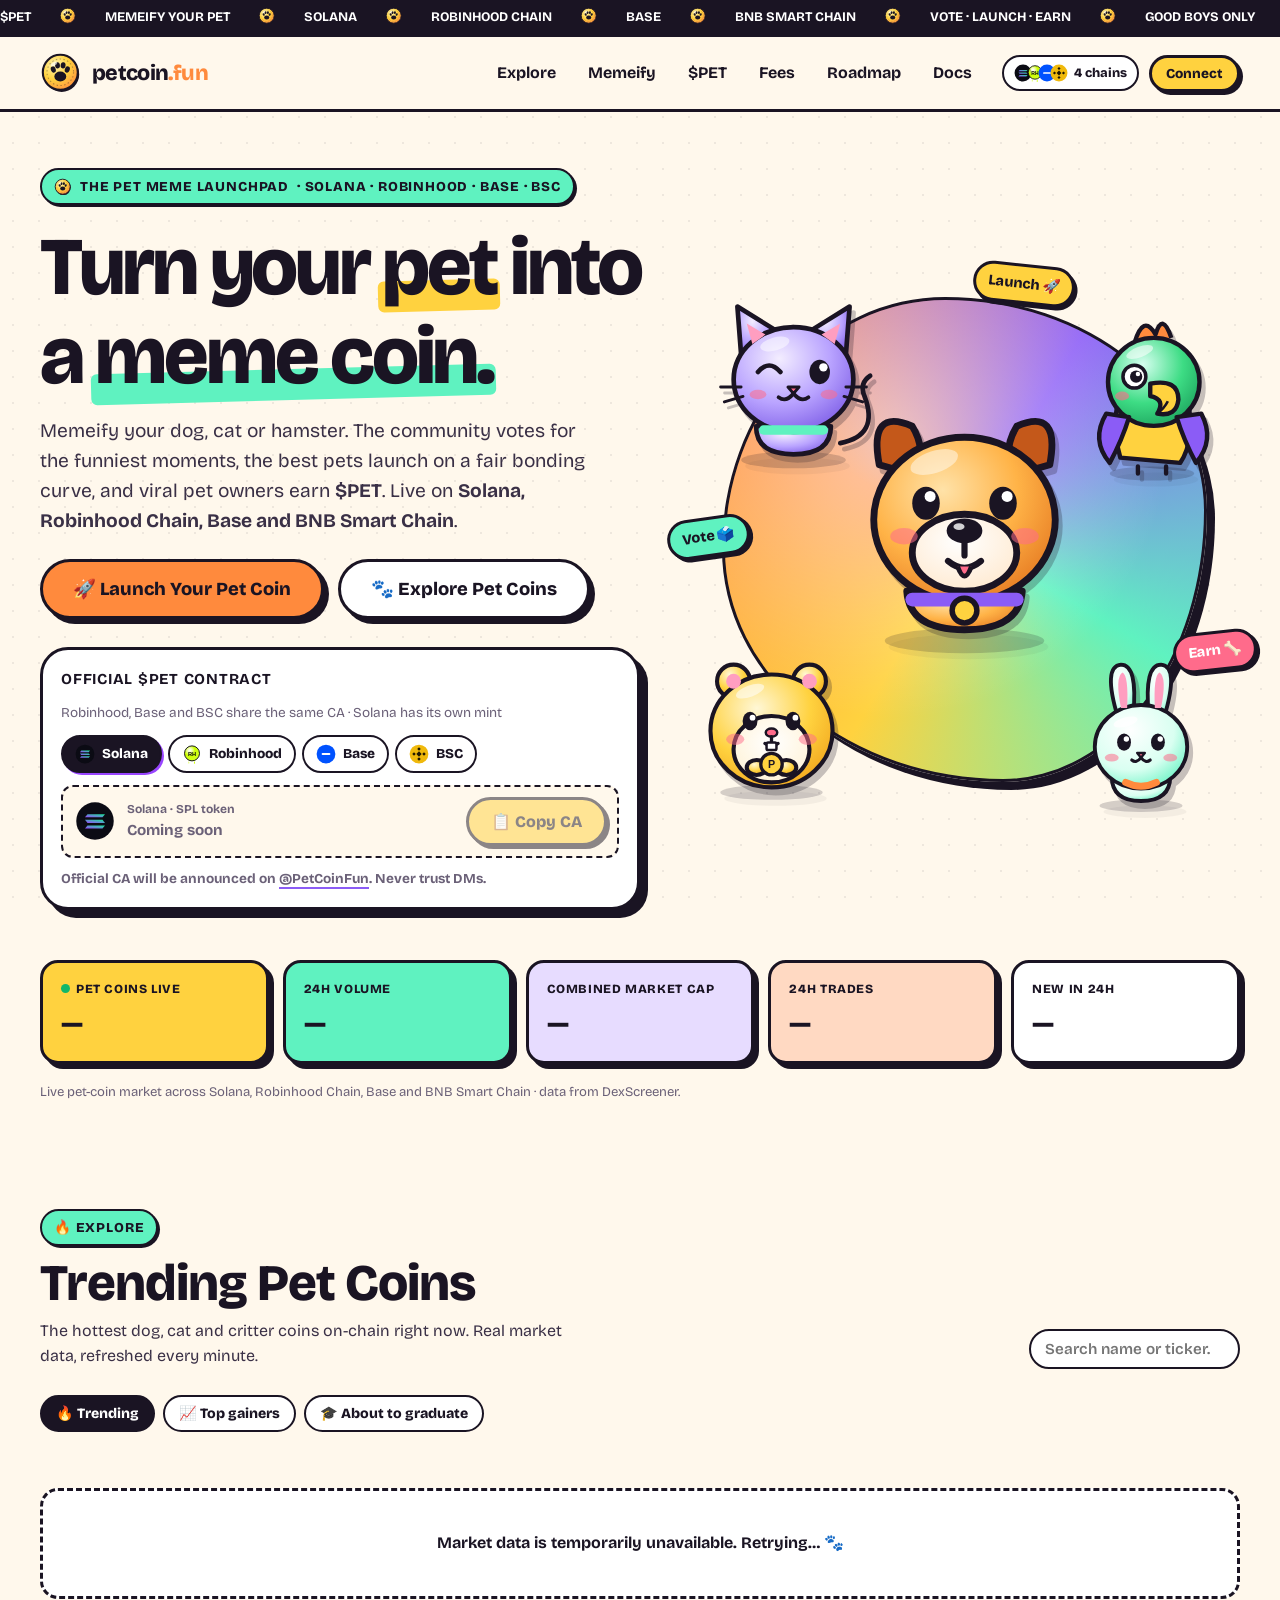
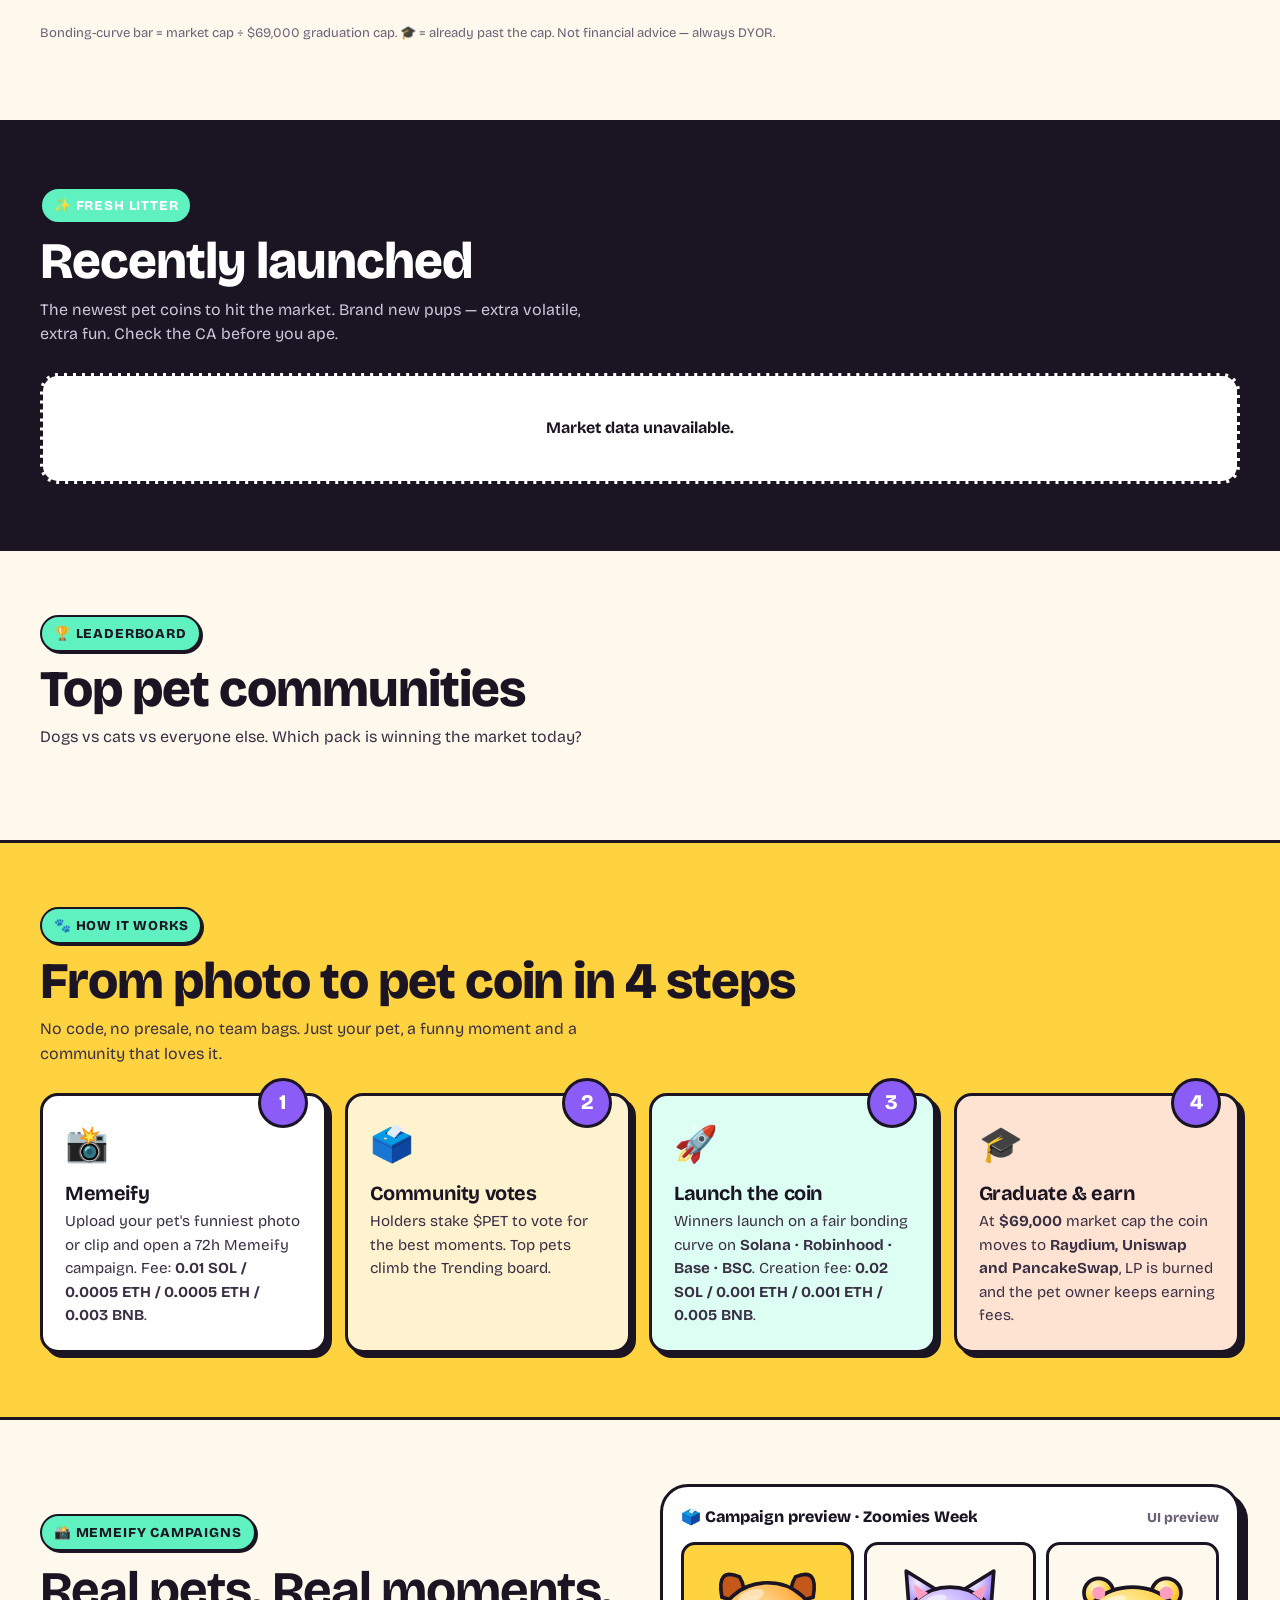
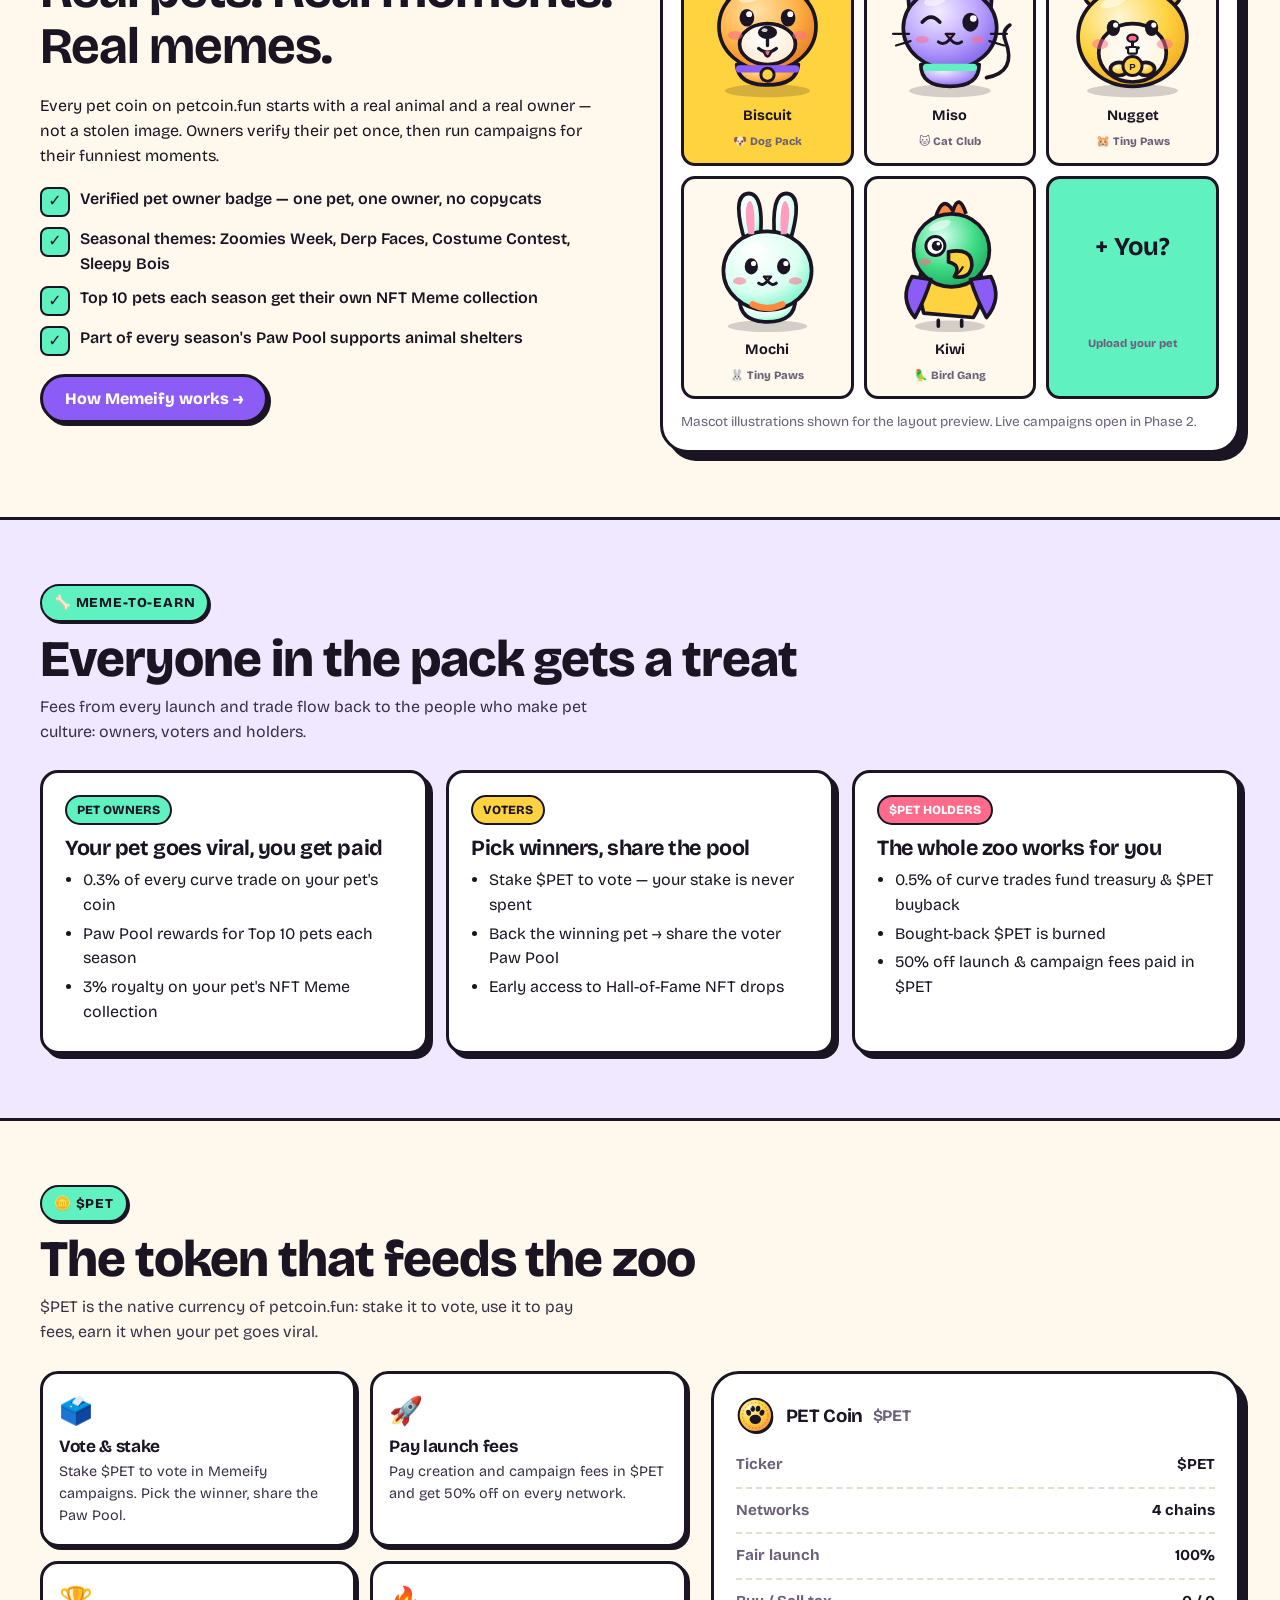
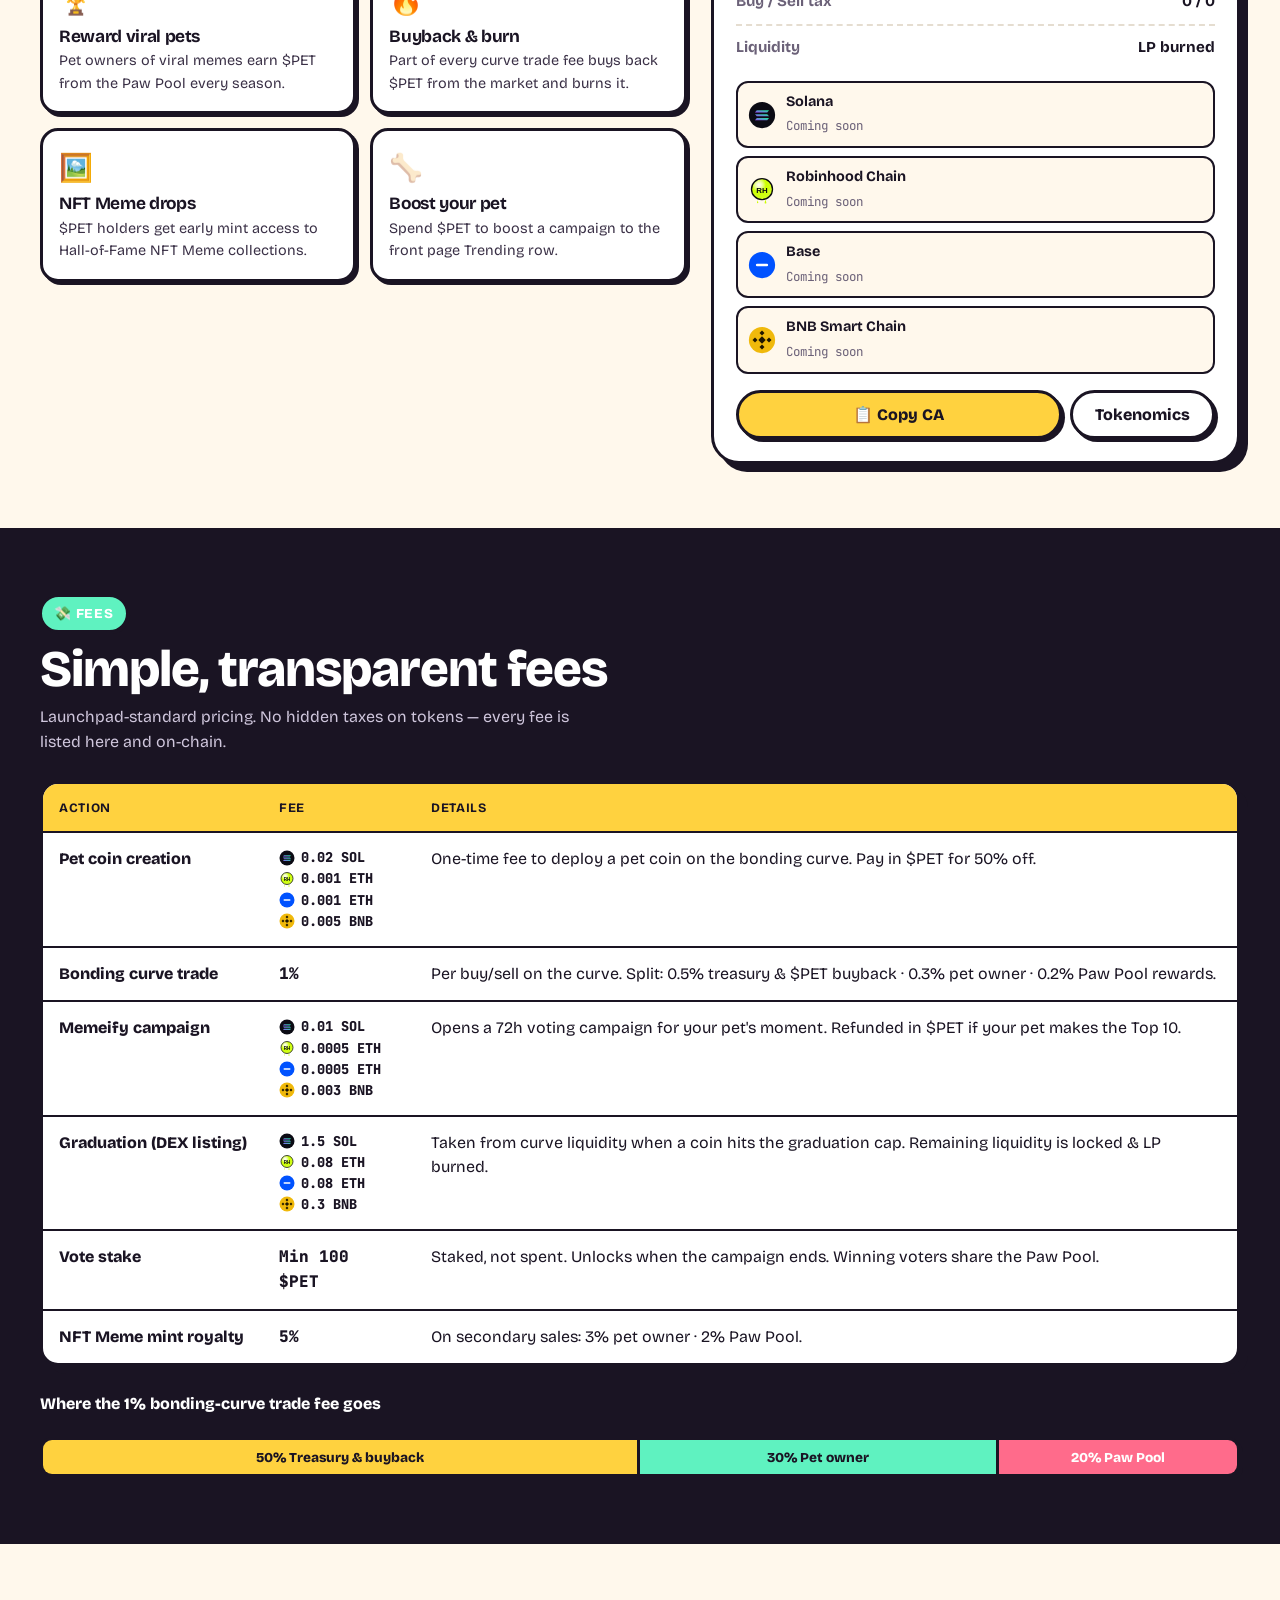
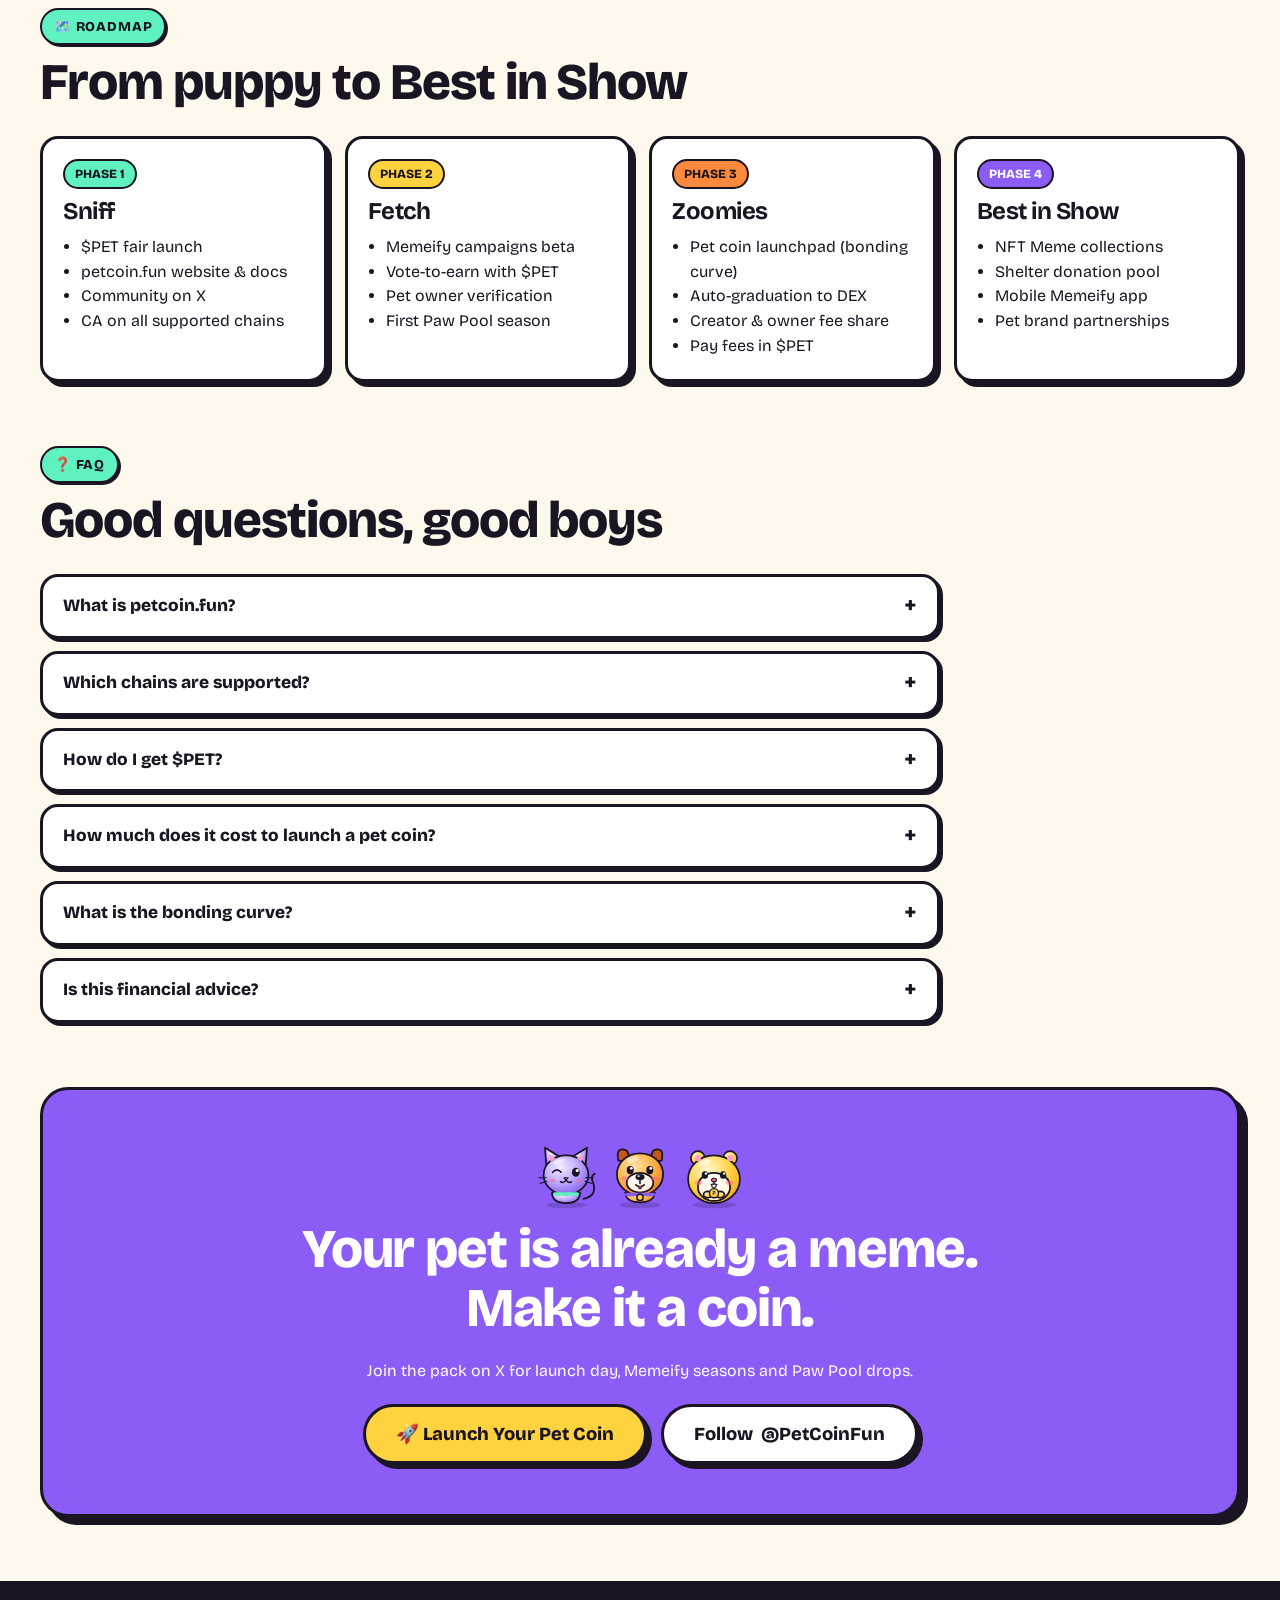
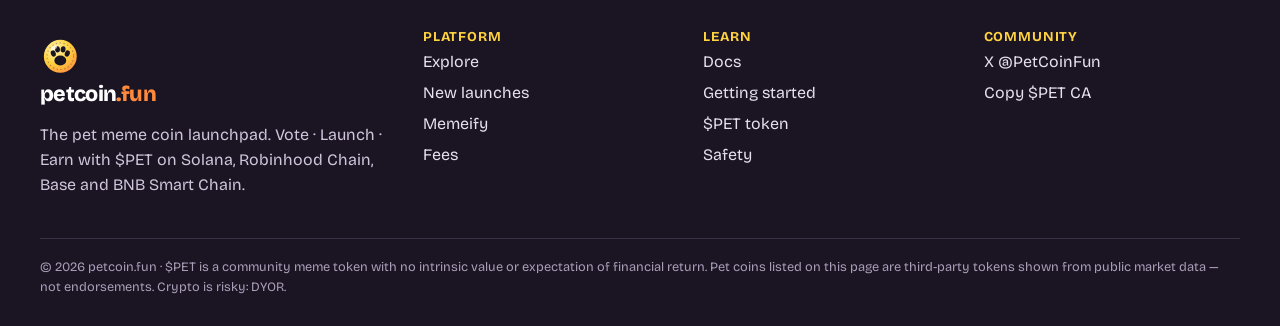
==== index.html @ 5b1cb673 "petcoin.fun: pet meme launchpad site, docs, config-driven single/multi network Co-Authored-By: Claud" ====
<!doctype html>
<html lang="en">
<head>
<meta charset="utf-8">
<meta name="viewport" content="width=device-width, initial-scale=1">
<title>petcoin.fun — The Pet Meme Coin Launchpad | $PET</title>
<meta name="description" content="petcoin.fun turns real pets into meme coins. Memeify your dog or cat, let the community vote, launch on a fair bonding curve and earn $PET when your pet goes viral.">
<meta property="og:title" content="petcoin.fun — Memeify your pet">
<meta property="og:description" content="Launch, discover and trade pet meme coins. Vote · Launch · Earn with $PET.">
<meta property="og:image" content="assets/art/logo.svg">
<meta name="twitter:card" content="summary_large_image">
<meta name="twitter:site" content="@PetCoinFun">
<link rel="icon" href="assets/art/logo.svg" type="image/svg+xml">
<link rel="preconnect" href="https://fonts.googleapis.com">
<link rel="preconnect" href="https://fonts.gstatic.com" crossorigin>
<link href="https://fonts.googleapis.com/css2?family=Bricolage+Grotesque:opsz,wght@12..96,500;12..96,700;12..96,800&family=JetBrains+Mono:wght@500;700;800&display=swap" rel="stylesheet">
<link rel="stylesheet" href="css/style.css">
</head>
<body>
<div class="topbar"><div class="marquee" id="marquee"></div></div>

<header class="header">
  <div class="wrap">
    <a class="brand" href="#top"><img src="assets/art/logo.svg" alt=""><span>petcoin<em>.fun</em></span></a>
    <nav class="nav" id="nav">
      <a href="#explore">Explore</a>
      <a href="#memeify">Memeify</a>
      <a href="#token">$PET</a>
      <a href="#fees">Fees</a>
      <a href="#roadmap">Roadmap</a>
      <a href="docs.html">Docs</a>
    </nav>
    <div class="head-actions">
      <span class="net-badge" id="netBadge"></span>
      <button class="btn btn-primary btn-sm" id="walletBtn" data-action="open-connect">Connect</button>
      <button class="menu-btn" data-action="toggle-nav" aria-label="Menu">☰</button>
    </div>
  </div>
</header>

<main id="top">
  <!-- HERO -->
  <section class="hero">
    <div class="wrap">
      <div>
        <span class="kicker"><img src="assets/art/logo.svg" alt="">The pet meme launchpad<span class="kick-net"> · <span data-v="netShort"></span></span></span>
        <h1>Turn your <span class="hl">pet</span> into a <span class="hl hl2">meme coin.</span></h1>
        <p class="lead">Memeify your dog, cat or hamster. The community votes for the funniest moments, the best pets launch on a fair bonding curve, and viral pet owners earn <b>$PET</b>. Live on <b data-v="netName"></b>.</p>
        <div class="hero-cta">
          <a class="btn btn-hot btn-lg" href="#" data-launch data-action="open-launch">🚀 Launch Your Pet Coin</a>
          <a class="btn btn-lg" href="#explore">🐾 Explore Pet Coins</a>
        </div>

        <div class="ca-box" id="caBox">
          <div class="ca-head"><b>Official $PET contract</b><span class="muted small" data-v="caInfo"></span></div>
          <div class="ca-tabs" id="caTabs" role="tablist"></div>
          <div class="ca-row">
            <img class="net-ico" id="caIcon" src="" alt="">
            <div class="ca-val" id="caValue"></div>
            <button class="btn btn-primary" id="caCopy" data-action="copy-ca">📋 Copy CA</button>
          </div>
          <div class="ca-links" id="caLinks"></div>
        </div>
      </div>

      <div class="hero-art" aria-hidden="true">
        <div class="hero-blob"></div>
        <img class="mascot m2" src="assets/art/cat.svg" alt="">
        <img class="mascot m3" src="assets/art/parrot.svg" alt="">
        <img class="mascot m1" src="assets/art/dog.svg" alt="">
        <img class="mascot m4" src="assets/art/hamster.svg" alt="">
        <img class="mascot m5" src="assets/art/bunny.svg" alt="">
        <span class="sticker s1">Vote 🗳️</span>
        <span class="sticker s2">Launch 🚀</span>
        <span class="sticker s3">Earn 🦴</span>
      </div>
    </div>
  </section>

  <!-- LIVE STATS -->
  <div class="stats">
    <div class="wrap">
      <div class="stat-grid" id="statGrid">
        <div class="stat"><span class="k"><i class="live-dot"></i>Pet coins live</span><b data-stat="count">…</b></div>
        <div class="stat"><span class="k">24h volume</span><b data-stat="vol">…</b></div>
        <div class="stat"><span class="k">Combined market cap</span><b data-stat="mcap">…</b></div>
        <div class="stat"><span class="k">24h trades</span><b data-stat="tx">…</b></div>
        <div class="stat"><span class="k">New in 24h</span><b data-stat="new24">…</b></div>
      </div>
      <p class="data-note" id="statsNote">Live pet-coin market across <span data-v="netName"></span> · data from DexScreener.</p>
    </div>
  </div>

  <!-- EXPLORE / TRENDING -->
  <section id="explore">
    <div class="wrap">
      <div class="sec-head">
        <div>
          <span class="kicker">🔥 Explore</span>
          <h2>Trending Pet Coins</h2>
          <p>The hottest dog, cat and critter coins on-chain right now. Real market data, refreshed every minute.</p>
        </div>
        <div class="filters">
          <input class="search" id="search" type="search" placeholder="Search name or ticker…" aria-label="Search pet coins">
        </div>
      </div>
      <div class="filters" style="margin-bottom:12px" id="sortChips">
        <button class="chip active" data-action="sort" data-sort="trending">🔥 Trending</button>
        <button class="chip" data-action="sort" data-sort="gainers">📈 Top gainers</button>
        <button class="chip" data-action="sort" data-sort="graduating">🎓 About to graduate</button>
      </div>
      <div class="filters" style="margin-bottom:22px" id="chainChips" data-show="multi"></div>
      <div class="filters" style="margin-bottom:22px" id="catChips"></div>
      <div class="token-grid" id="tokenGrid">
        <div class="skel"></div><div class="skel"></div><div class="skel"></div><div class="skel"></div>
      </div>
      <div style="text-align:center;margin-top:24px"><button class="btn" id="moreBtn" data-action="more" hidden>Show more pets 🐾</button></div>
      <p class="data-note">Bonding-curve bar = market cap ÷ <span data-v="gradCap"></span> graduation cap. 🎓 = already past the cap. Not financial advice — always DYOR.</p>
    </div>
  </section>

  <!-- RECENTLY LAUNCHED -->
  <section id="new" class="band">
    <div class="wrap">
      <div class="sec-head">
        <div>
          <span class="kicker">✨ Fresh litter</span>
          <h2>Recently launched</h2>
          <p>The newest pet coins to hit the market. Brand new pups — extra volatile, extra fun. Check the CA before you ape.</p>
        </div>
      </div>
      <div class="new-list" id="newList"><div class="loading-state" style="color:var(--ink)">Sniffing the chain…</div></div>
    </div>
  </section>

  <!-- COMMUNITIES -->
  <section id="communities">
    <div class="wrap">
      <div class="sec-head">
        <div>
          <span class="kicker">🏆 Leaderboard</span>
          <h2>Top pet communities</h2>
          <p>Dogs vs cats vs everyone else. Which pack is winning the market today?</p>
        </div>
      </div>
      <div class="comm-grid" id="commGrid"></div>
    </div>
  </section>

  <!-- HOW IT WORKS -->
  <section id="memeify" class="band-yellow">
    <div class="wrap">
      <div class="sec-head">
        <div>
          <span class="kicker">🐾 How it works</span>
          <h2>From photo to pet coin in 4 steps</h2>
          <p>No code, no presale, no team bags. Just your pet, a funny moment and a community that loves it.</p>
        </div>
      </div>
      <div class="steps">
        <div class="step"><div class="ic">📸</div><h3>Memeify</h3><p>Upload your pet's funniest photo or clip and open a 72h Memeify campaign. Fee: <b data-v="campaignFee"></b>.</p></div>
        <div class="step"><div class="ic">🗳️</div><h3>Community votes</h3><p>Holders stake $PET to vote for the best moments. Top pets climb the Trending board.</p></div>
        <div class="step"><div class="ic">🚀</div><h3>Launch the coin</h3><p>Winners launch on a fair bonding curve on <b data-v="netShort"></b>. Creation fee: <b data-v="launchFee"></b>.</p></div>
        <div class="step"><div class="ic">🎓</div><h3>Graduate & earn</h3><p>At <b data-v="gradCap"></b> market cap the coin moves to <b data-v="dex"></b>, LP is burned and the pet owner keeps earning fees.</p></div>
      </div>
    </div>
  </section>

  <!-- MEMEIFY FEATURE -->
  <section>
    <div class="wrap feature">
      <div>
        <span class="kicker">📸 Memeify campaigns</span>
        <h2 style="font-size:clamp(2rem,4.4vw,3.2rem);margin-top:12px">Real pets. Real moments. Real memes.</h2>
        <p>Every pet coin on petcoin.fun starts with a real animal and a real owner — not a stolen image. Owners verify their pet once, then run campaigns for their funniest moments.</p>
        <ul class="check-list">
          <li>Verified pet owner badge — one pet, one owner, no copycats</li>
          <li>Seasonal themes: Zoomies Week, Derp Faces, Costume Contest, Sleepy Bois</li>
          <li>Top 10 pets each season get their own NFT Meme collection</li>
          <li>Part of every season's Paw Pool supports animal shelters</li>
        </ul>
        <a class="btn btn-purple" href="docs.html#memeify">How Memeify works →</a>
      </div>
      <div class="vote-demo">
        <div class="vh"><span>🗳️ Campaign preview · Zoomies Week</span><span class="muted small">UI preview</span></div>
        <div class="vote-grid">
          <div class="vote-card win"><img src="assets/art/dog.svg" alt=""><b>Biscuit</b><span class="tag">🐶 Dog Pack</span></div>
          <div class="vote-card"><img src="assets/art/cat.svg" alt=""><b>Miso</b><span class="tag">🐱 Cat Club</span></div>
          <div class="vote-card"><img src="assets/art/hamster.svg" alt=""><b>Nugget</b><span class="tag">🐹 Tiny Paws</span></div>
          <div class="vote-card"><img src="assets/art/bunny.svg" alt=""><b>Mochi</b><span class="tag">🐰 Tiny Paws</span></div>
          <div class="vote-card"><img src="assets/art/parrot.svg" alt=""><b>Kiwi</b><span class="tag">🦜 Bird Gang</span></div>
          <div class="vote-card" style="display:grid;place-items:center;background:var(--mint)"><b style="font-size:1.6rem">+ You?</b><span class="tag">Upload your pet</span></div>
        </div>
        <p class="muted small" style="margin:12px 0 0">Mascot illustrations shown for the layout preview. Live campaigns open in Phase 2.</p>
      </div>
    </div>
  </section>

  <!-- MEME TO EARN -->
  <section id="earn" class="band-purple">
    <div class="wrap">
      <div class="sec-head">
        <div>
          <span class="kicker">🦴 Meme-to-Earn</span>
          <h2>Everyone in the pack gets a treat</h2>
          <p>Fees from every launch and trade flow back to the people who make pet culture: owners, voters and holders.</p>
        </div>
      </div>
      <div class="earn-grid">
        <div class="earn"><span class="who">Pet owners</span><h3>Your pet goes viral, you get paid</h3><ul><li>0.3% of every curve trade on your pet's coin</li><li>Paw Pool rewards for Top 10 pets each season</li><li>3% royalty on your pet's NFT Meme collection</li></ul></div>
        <div class="earn"><span class="who">Voters</span><h3>Pick winners, share the pool</h3><ul><li>Stake $PET to vote — your stake is never spent</li><li>Back the winning pet → share the voter Paw Pool</li><li>Early access to Hall-of-Fame NFT drops</li></ul></div>
        <div class="earn"><span class="who">$PET holders</span><h3>The whole zoo works for you</h3><ul><li>0.5% of curve trades fund treasury & $PET buyback</li><li>Bought-back $PET is burned</li><li>50% off launch & campaign fees paid in $PET</li></ul></div>
      </div>
    </div>
  </section>

  <!-- $PET TOKEN -->
  <section id="token">
    <div class="wrap">
      <div class="sec-head">
        <div>
          <span class="kicker">🪙 $PET</span>
          <h2>The token that feeds the zoo</h2>
          <p>$PET is the native currency of petcoin.fun: stake it to vote, use it to pay fees, earn it when your pet goes viral.</p>
        </div>
      </div>
      <div class="pet-grid">
        <div class="util-grid" id="utilGrid"></div>
        <div class="pet-panel">
          <h3><img src="assets/art/logo.svg" alt="">PET Coin <span class="muted" style="font-size:1rem">$PET</span></h3>
          <div id="petStats"></div>
          <div class="chain-rows" id="chainRows"></div>
          <div class="row-actions"><button class="btn btn-primary" data-action="open-copy" style="flex:1">📋 Copy CA</button><a class="btn" href="docs.html#token">Tokenomics</a></div>
        </div>
      </div>
    </div>
  </section>

  <!-- FEES -->
  <section id="fees" class="band">
    <div class="wrap">
      <div class="sec-head">
        <div>
          <span class="kicker">💸 Fees</span>
          <h2>Simple, transparent fees</h2>
          <p>Launchpad-standard pricing. No hidden taxes on tokens — every fee is listed here and on-chain.</p>
        </div>
      </div>
      <table class="fee-table">
        <thead><tr><th>Action</th><th>Fee</th><th>Details</th></tr></thead>
        <tbody id="feeBody"></tbody>
      </table>
      <p style="margin:26px 0 6px;font-weight:800">Where the 1% bonding-curve trade fee goes</p>
      <div class="split">
        <div style="flex:5;background:var(--yellow)">50% Treasury & buyback</div>
        <div style="flex:3;background:var(--mint)">30% Pet owner</div>
        <div style="flex:2;background:var(--pink);color:#fff">20% Paw Pool</div>
      </div>
    </div>
  </section>

  <!-- ROADMAP -->
  <section id="roadmap">
    <div class="wrap">
      <div class="sec-head"><div><span class="kicker">🗺️ Roadmap</span><h2>From puppy to Best in Show</h2></div></div>
      <div class="road" id="roadGrid"></div>
    </div>
  </section>

  <!-- FAQ -->
  <section id="faq" style="padding-top:0">
    <div class="wrap">
      <div class="sec-head"><div><span class="kicker">❓ FAQ</span><h2>Good questions, good boys</h2></div></div>
      <div class="faq" data-tpl>
        <details><summary>What is petcoin.fun?</summary><p>A meme coin launchpad built around real pets. Owners Memeify their pets, the community votes with {ticker}, and the most-loved pets launch their own coins on a fair bonding curve on {netName}.</p></details>
        <details><summary>Which chains are supported?</summary><p>{netName}. {caInfo}.</p></details>
        <details><summary>How do I get {ticker}?</summary><p>Install {wallets}, fund it with {native}, copy the official CA from the top of this page and swap on {aggregator}. We never show a Buy button — always paste the CA yourself.</p></details>
        <details><summary>How much does it cost to launch a pet coin?</summary><p>Creation costs {launchFee} plus network gas. Pay in {ticker} for 50% off. Trading on the curve has a 1% fee, shared with the pet owner and the Paw Pool.</p></details>
        <details><summary>What is the bonding curve?</summary><p>Every new pet coin starts on an automated price curve: price rises as people buy and falls as they sell. When market cap hits {gradCap}, liquidity is moved to {dex} and the LP is burned.</p></details>
        <details><summary>Is this financial advice?</summary><p>No. Meme coins are extremely volatile and can go to zero. Only use money you can afford to lose and always verify contract addresses on {x}.</p></details>
      </div>
    </div>
  </section>

  <!-- CTA -->
  <div class="wrap">
    <div class="cta">
      <div class="pets"><img src="assets/art/cat.svg" alt=""><img src="assets/art/dog.svg" alt=""><img src="assets/art/hamster.svg" alt=""></div>
      <h2>Your pet is already a meme.<br>Make it a coin.</h2>
      <p>Join the pack on X for launch day, Memeify seasons and Paw Pool drops.</p>
      <div class="row">
        <a class="btn btn-primary btn-lg" href="#" data-launch data-action="open-launch">🚀 Launch Your Pet Coin</a>
        <a class="btn btn-lg" href="#" data-x-link target="_blank" rel="noopener">Follow <span data-x-handle></span></a>
      </div>
    </div>
  </div>
</main>

<footer class="footer">
  <div class="wrap">
    <div>
      <a class="brand" href="#top"><img src="assets/art/logo.svg" alt=""><span>petcoin<em>.fun</em></span></a>
      <p class="muted" style="color:#cfc6dc;margin-top:12px">The pet meme coin launchpad. Vote · Launch · Earn with $PET on <span data-v="netName"></span>.</p>
    </div>
    <div><h4>Platform</h4><a href="#explore">Explore</a><a href="#new">New launches</a><a href="#memeify">Memeify</a><a href="#fees">Fees</a></div>
    <div><h4>Learn</h4><a href="docs.html">Docs</a><a href="docs.html#start">Getting started</a><a href="docs.html#token">$PET token</a><a href="docs.html#safety">Safety</a></div>
    <div><h4>Community</h4><a href="#" data-x-link target="_blank" rel="noopener">X <span data-x-handle></span></a><a href="#" data-tg-link target="_blank" rel="noopener" hidden>Telegram</a><a href="#" data-action="open-copy">Copy $PET CA</a></div>
    <div class="disc">© <span data-year></span> petcoin.fun · $PET is a community meme token with no intrinsic value or expectation of financial return. Pet coins listed on this page are third-party tokens shown from public market data — not endorsements. Crypto is risky: DYOR.</div>
  </div>
</footer>

<div class="modal" id="modal" hidden><div class="modal-card"><button class="modal-x" data-action="close-modal" aria-label="Close">×</button><div id="modalBody"></div></div></div>
<div class="toast" id="toast" hidden></div>

<script src="js/config.js"></script>
<script src="js/chain.js"></script>
<script src="js/wallet.js"></script>
<script src="js/common.js"></script>
<script src="js/market.js"></script>
<script src="js/home.js"></script>
</body>
</html>
---- css/style.css ----
/* petcoin.fun — Playful cartoon × Neo-brutalism × Crypto UI */
:root {
  --yellow: #ffd23f; --orange: #ff8a3d; --purple: #8b5cf6; --mint: #5ff2c0;
  --pink: #ff6b8b; --ink: #1a1423; --bg: #fff8ec; --card: #ffffff;
  --muted: #6b6178; --line: 3px solid var(--ink);
  --sh: 5px 5px 0 var(--ink); --sh-sm: 3px 3px 0 var(--ink); --sh-lg: 8px 8px 0 var(--ink);
  --r: 18px; --r-sm: 12px; --r-lg: 28px;
  --up: #12b76a; --down: #e5484d;
  --font: "Bricolage Grotesque", "Trebuchet MS", system-ui, sans-serif;
  --mono: "JetBrains Mono", ui-monospace, Menlo, Consolas, monospace;
}
* { box-sizing: border-box; }
html { scroll-behavior: smooth; }
body {
  margin: 0; font-family: var(--font); color: var(--ink); background: var(--bg);
  font-size: 16px; line-height: 1.55; -webkit-font-smoothing: antialiased; overflow-x: hidden;
  background-image: radial-gradient(var(--ink) 1px, transparent 1.4px); background-size: 26px 26px; background-attachment: fixed;
}
body::before { content: ""; position: fixed; inset: 0; background: var(--bg); opacity: .93; z-index: -1; }
img { max-width: 100%; display: block; }
a { color: inherit; }
h1, h2, h3, h4 { line-height: 1.08; margin: 0 0 .4em; letter-spacing: -.02em; }
p { margin: 0 0 1em; }
code, .mono { font-family: var(--mono); }
.muted { color: var(--muted); }
.small { font-size: .85rem; }
.wrap { width: min(1200px, 100% - 40px); margin: 0 auto; }
[hidden] { display: none !important; }

/* ---------- Buttons ---------- */
.btn {
  --b: var(--card); display: inline-flex; align-items: center; justify-content: center; gap: 8px;
  font: 800 1rem var(--font); padding: 12px 22px; border: var(--line); border-radius: 999px; background: var(--b); color: var(--ink);
  box-shadow: var(--sh-sm); cursor: pointer; text-decoration: none; transition: transform .12s, box-shadow .12s; white-space: nowrap;
}
.btn:hover { transform: translate(-2px, -2px); box-shadow: 5px 5px 0 var(--ink); }
.btn:active { transform: translate(2px, 2px); box-shadow: 0 0 0 var(--ink); }
.btn:disabled { opacity: .5; cursor: not-allowed; transform: none; box-shadow: var(--sh-sm); }
.btn-primary { --b: var(--yellow); }
.btn-hot { --b: var(--orange); }
.btn-purple { --b: var(--purple); color: #fff; }
.btn-mint { --b: var(--mint); }
.btn-lg { font-size: 1.15rem; padding: 16px 30px; box-shadow: var(--sh); }
.btn-sm { font-size: .85rem; padding: 7px 14px; }
.btn img { width: 20px; height: 20px; }
.link-btn { background: none; border: 0; font: 700 .85rem var(--font); text-decoration: underline; cursor: pointer; padding: 0; color: var(--purple); }

/* ---------- Header ---------- */
.topbar { background: var(--ink); color: #fff; font-size: .82rem; font-weight: 700; overflow: hidden; border-bottom: var(--line); }
.marquee { display: flex; gap: 28px; width: max-content; padding: 7px 0; animation: scroll 40s linear infinite; }
.marquee span { display: inline-flex; align-items: center; gap: 8px; }
.marquee img { width: 18px; height: 18px; }
@keyframes scroll { to { transform: translateX(-50%); } }
.header { position: sticky; top: 0; z-index: 40; background: var(--bg); border-bottom: var(--line); }
.header .wrap { display: flex; align-items: center; gap: 16px; height: 72px; }
.brand { display: flex; align-items: center; gap: 10px; text-decoration: none; font-weight: 900; font-size: 1.35rem; letter-spacing: -.03em; }
.brand img { width: 42px; height: 42px; }
.brand em { font-style: normal; color: var(--orange); }
.nav { display: flex; gap: 4px; margin-left: auto; }
.nav a { text-decoration: none; font-weight: 700; padding: 8px 12px; border-radius: 999px; border: 2px solid transparent; }
.nav a:hover, .nav a.active { border-color: var(--ink); background: var(--yellow); }
.head-actions { display: flex; gap: 10px; align-items: center; }
.net-badge { display: inline-flex; align-items: center; gap: 6px; font-weight: 800; font-size: .8rem; padding: 6px 10px; border: 2px solid var(--ink); border-radius: 999px; background: var(--card); }
.net-badge img { width: 18px; height: 18px; }
.net-badge .stack { display: flex; }
.net-badge .stack img + img { margin-left: -6px; }
.menu-btn { display: none; background: var(--yellow); border: var(--line); border-radius: 12px; width: 44px; height: 44px; font-size: 1.3rem; cursor: pointer; box-shadow: var(--sh-sm); }
.wallet-chip { display: inline-flex; align-items: center; gap: 6px; font-family: var(--mono); font-size: .85rem; }
.wallet-chip img { width: 18px; height: 18px; }

/* ---------- Hero ---------- */
.hero { padding: 56px 0 40px; position: relative; }
.hero .wrap { display: grid; grid-template-columns: 1.05fr .95fr; gap: 40px; align-items: center; }
.kicker { display: inline-flex; align-items: center; gap: 8px; font-weight: 800; font-size: .85rem; text-transform: uppercase; letter-spacing: .06em; padding: 6px 12px; background: var(--mint); border: 2px solid var(--ink); border-radius: 999px; box-shadow: 2px 2px 0 var(--ink); }
.kicker img { width: 18px; height: 18px; }
.hero h1 { font-size: clamp(2.6rem, 6.4vw, 5.2rem); font-weight: 900; margin: 18px 0 16px; letter-spacing: -.04em; }
.hero h1 .hl { position: relative; white-space: nowrap; z-index: 0; }
.hero h1 .hl::after { content: ""; position: absolute; left: -4px; right: -4px; bottom: .06em; height: .38em; background: var(--yellow); z-index: -1; border-radius: 6px; transform: rotate(-1.5deg); }
.hero h1 .hl2::after { background: var(--mint); }
.hero .lead { font-size: 1.2rem; max-width: 560px; color: #3a3046; }
.hero-cta { display: flex; flex-wrap: wrap; gap: 14px; margin: 24px 0 28px; }

/* CA box */
.ca-box { background: var(--card); border: var(--line); border-radius: var(--r-lg); box-shadow: var(--sh-lg); padding: 18px; max-width: 600px; }
.ca-head { display: flex; align-items: center; justify-content: space-between; gap: 10px; margin-bottom: 12px; flex-wrap: wrap; }
.ca-head b { font-size: .95rem; text-transform: uppercase; letter-spacing: .05em; }
.ca-tabs { display: flex; gap: 6px; flex-wrap: wrap; margin-bottom: 12px; }
.ca-tab { --net: var(--yellow); display: inline-flex; align-items: center; gap: 7px; font: 800 .85rem var(--font); padding: 7px 12px; border: 2px solid var(--ink); border-radius: 999px; background: var(--card); cursor: pointer; color: var(--ink); }
.ca-tab img { width: 20px; height: 20px; }
.ca-tab.active { background: var(--ink); color: #fff; box-shadow: 2px 2px 0 var(--net); }
.ca-row { display: flex; align-items: center; gap: 12px; background: var(--bg); border: 2px dashed var(--ink); border-radius: var(--r-sm); padding: 10px 10px 10px 12px; }
.ca-row .net-ico { width: 40px; height: 40px; flex: none; }
.ca-val { flex: 1; min-width: 0; font-family: var(--mono); font-weight: 700; font-size: .95rem; word-break: break-all; }
.ca-val.empty { color: var(--muted); font-family: var(--font); }
.ca-val small { display: block; font-family: var(--font); font-size: .75rem; color: var(--muted); font-weight: 700; }
.ca-links { display: flex; gap: 14px; flex-wrap: wrap; margin-top: 10px; font-size: .85rem; font-weight: 700; }
.ca-links a { text-decoration: none; border-bottom: 2px solid var(--purple); }

/* Hero art */
.hero-art { position: relative; aspect-ratio: 1 / 1; max-width: 560px; justify-self: center; width: 100%; }
.hero-blob { position: absolute; inset: 6%; border: var(--line); border-radius: 46% 54% 42% 58% / 52% 44% 56% 48%; background: conic-gradient(from 210deg, var(--yellow), var(--orange), var(--purple), var(--mint), var(--yellow)); box-shadow: var(--sh-lg); animation: morph 12s ease-in-out infinite; }
.hero-blob::after { content: ""; position: absolute; inset: 0; border-radius: inherit; background: radial-gradient(circle at 35% 30%, rgba(255,255,255,.55), transparent 60%); }
@keyframes morph { 50% { border-radius: 58% 42% 55% 45% / 45% 58% 42% 55%; } }
.mascot { position: absolute; filter: drop-shadow(4px 6px 0 rgba(26,20,35,.25)); animation: bob 4s ease-in-out infinite; transition: transform .2s; }
.mascot:hover { transform: scale(1.08) rotate(-4deg); }
.mascot.m1 { width: 50%; left: 25%; top: 22%; z-index: 3; }
.mascot.m2 { width: 34%; left: 2%; top: 4%; animation-delay: -1s; z-index: 2; }
.mascot.m3 { width: 32%; right: 0; top: 8%; animation-delay: -2s; z-index: 2; }
.mascot.m4 { width: 30%; left: 0; bottom: 2%; animation-delay: -3s; z-index: 4; }
.mascot.m5 { width: 28%; right: 4%; bottom: 0; animation-delay: -1.5s; z-index: 4; }
@keyframes bob { 50% { translate: 0 -10px; } }
.sticker { position: absolute; z-index: 5; font-weight: 900; font-size: .9rem; padding: 6px 12px; border: var(--line); border-radius: 999px; background: var(--card); box-shadow: var(--sh-sm); white-space: nowrap; }
.sticker.s1 { top: 46%; left: -4%; transform: rotate(-8deg); background: var(--mint); }
.sticker.s2 { top: 0; right: 30%; transform: rotate(6deg); background: var(--yellow); }
.sticker.s3 { bottom: 26%; right: -3%; transform: rotate(-6deg); background: var(--pink); color: #fff; }

/* ---------- Stats ---------- */
.stats { padding: 10px 0 30px; }
.stat-grid { display: grid; grid-template-columns: repeat(5, 1fr); gap: 14px; }
.stat { background: var(--card); border: var(--line); border-radius: var(--r); padding: 16px 18px; box-shadow: var(--sh); position: relative; overflow: hidden; }
.stat:nth-child(1) { background: var(--yellow); } .stat:nth-child(2) { background: var(--mint); } .stat:nth-child(3) { background: #e7dcff; } .stat:nth-child(4) { background: #ffd9c2; }
.stat .k { font-size: .78rem; font-weight: 800; text-transform: uppercase; letter-spacing: .05em; display: flex; align-items: center; gap: 6px; }
.stat b { display: block; font-size: 1.7rem; font-weight: 900; margin-top: 4px; letter-spacing: -.03em; }
.live-dot { width: 9px; height: 9px; border-radius: 50%; background: var(--up); box-shadow: 0 0 0 0 rgba(18,183,106,.6); animation: pulse 1.6s infinite; }
@keyframes pulse { 70% { box-shadow: 0 0 0 8px rgba(18,183,106,0); } 100% { box-shadow: 0 0 0 0 rgba(18,183,106,0); } }

/* ---------- Sections ---------- */
section { padding: 64px 0; }
.sec-head { display: flex; align-items: end; justify-content: space-between; gap: 16px; margin-bottom: 26px; flex-wrap: wrap; }
.sec-head h2 { font-size: clamp(2rem, 4.4vw, 3.2rem); font-weight: 900; margin: 10px 0 0; }
.sec-head p { max-width: 560px; margin: 8px 0 0; color: #3a3046; }
.band { background: var(--ink); color: #fff; border-top: var(--line); border-bottom: var(--line); }
.band .sec-head p, .band .muted { color: #cfc6dc; }
.band-yellow { background: var(--yellow); border-top: var(--line); border-bottom: var(--line); }
.band-purple { background: #efe8ff; border-top: var(--line); border-bottom: var(--line); }

/* Filters */
.filters { display: flex; gap: 8px; flex-wrap: wrap; align-items: center; }
.chip { font: 800 .88rem var(--font); padding: 8px 14px; border: 2px solid var(--ink); border-radius: 999px; background: var(--card); cursor: pointer; display: inline-flex; align-items: center; gap: 6px; color: var(--ink); }
.chip img { width: 18px; height: 18px; }
.chip.active { background: var(--ink); color: #fff; }
.chip:hover:not(.active) { background: var(--yellow); }
.search { font: 600 .95rem var(--font); padding: 9px 14px; border: 2px solid var(--ink); border-radius: 999px; background: var(--card); min-width: 200px; outline: none; }
.search:focus { box-shadow: var(--sh-sm); }

/* Token cards */
.token-grid { display: grid; grid-template-columns: repeat(auto-fill, minmax(270px, 1fr)); gap: 18px; }
.tcard { background: var(--card); border: var(--line); border-radius: var(--r); box-shadow: var(--sh); padding: 16px; display: flex; flex-direction: column; gap: 12px; transition: transform .15s, box-shadow .15s; position: relative; }
.tcard:hover { transform: translate(-3px, -3px) rotate(-.4deg); box-shadow: var(--sh-lg); }
.tcard .rank { position: absolute; top: -12px; left: 14px; background: var(--orange); border: 2px solid var(--ink); border-radius: 999px; font-weight: 900; font-size: .78rem; padding: 2px 10px; }
.t-top { display: flex; gap: 12px; align-items: center; }
.t-logo { width: 56px; height: 56px; border-radius: 16px; border: var(--line); object-fit: cover; flex: none; background: var(--yellow); display: grid; place-items: center; font-weight: 900; font-size: 1.4rem; overflow: hidden; }
.t-name { min-width: 0; flex: 1; }
.t-name b { display: block; font-size: 1.08rem; white-space: nowrap; overflow: hidden; text-overflow: ellipsis; }
.t-name .tk { font-family: var(--mono); font-size: .82rem; font-weight: 700; color: var(--purple); }
.t-chain { width: 26px; height: 26px; flex: none; }
.t-price { display: flex; align-items: baseline; justify-content: space-between; gap: 8px; }
.t-price b { font-size: 1.25rem; font-family: var(--mono); letter-spacing: -.03em; }
.chg { font-weight: 800; font-size: .85rem; padding: 2px 8px; border-radius: 8px; border: 2px solid var(--ink); }
.chg.up { background: #c9f7df; color: #05603a; } .chg.down { background: #ffd6d8; color: #9b1c20; }
.t-kv { display: grid; grid-template-columns: 1fr 1fr 1fr; gap: 8px; }
.t-kv div { background: var(--bg); border: 2px solid var(--ink); border-radius: 10px; padding: 6px 8px; }
.t-kv span { display: block; font-size: .68rem; font-weight: 800; text-transform: uppercase; color: var(--muted); }
.t-kv b { font-size: .9rem; }
.curve { }
.curve-top { display: flex; justify-content: space-between; font-size: .78rem; font-weight: 800; margin-bottom: 5px; }
.curve-bar { height: 14px; border: 2px solid var(--ink); border-radius: 999px; background: var(--bg); overflow: hidden; }
.curve-bar i { display: block; height: 100%; background: repeating-linear-gradient(-45deg, var(--mint), var(--mint) 8px, #3ddc84 8px, #3ddc84 16px); border-right: 2px solid var(--ink); }
.curve-bar.done i { background: repeating-linear-gradient(-45deg, var(--yellow), var(--yellow) 8px, var(--orange) 8px, var(--orange) 16px); border-right: 0; }
.t-actions { display: flex; gap: 8px; }
.t-actions .btn { flex: 1; }
.empty-state, .loading-state { grid-column: 1 / -1; text-align: center; padding: 40px 20px; border: 3px dashed var(--ink); border-radius: var(--r); background: var(--card); font-weight: 700; }
.skel { background: linear-gradient(90deg, #f1eadf 25%, #fff 50%, #f1eadf 75%); background-size: 200% 100%; animation: sk 1.2s infinite; border: var(--line); border-radius: var(--r); height: 290px; }
@keyframes sk { to { background-position: -200% 0; } }
.data-note { margin-top: 18px; font-size: .82rem; color: var(--muted); }
.band .data-note { color: #cfc6dc; }

/* New list (table-like) */
.new-list { display: grid; gap: 10px; }
.nrow { display: grid; grid-template-columns: 44px 1.6fr 1fr 1fr 1fr 1.2fr auto; gap: 14px; align-items: center; background: var(--card); color: var(--ink); border: var(--line); border-radius: var(--r-sm); padding: 10px 14px; box-shadow: var(--sh-sm); }
.nrow .t-logo { width: 44px; height: 44px; border-radius: 12px; font-size: 1rem; }
.nrow .lbl { display: block; font-size: .68rem; font-weight: 800; text-transform: uppercase; color: var(--muted); }
.nrow .nm b { display: flex; align-items: center; gap: 6px; }
.nrow .nm b img { width: 18px; height: 18px; }
.age { font-weight: 800; background: var(--mint); border: 2px solid var(--ink); border-radius: 8px; padding: 1px 7px; font-size: .78rem; }

/* Communities */
.comm-grid { display: grid; grid-template-columns: repeat(5, 1fr); gap: 16px; }
.comm { background: var(--card); color: var(--ink); border: var(--line); border-radius: var(--r); padding: 18px; box-shadow: var(--sh); }
.comm .emo { font-size: 2.4rem; line-height: 1; }
.comm h3 { margin: 10px 0 2px; font-size: 1.2rem; }
.comm .kv { display: flex; justify-content: space-between; font-size: .85rem; padding: 6px 0; border-bottom: 2px dashed #e5ddd0; }
.comm .kv:last-child { border: 0; }
.comm .kv b { font-family: var(--mono); }
.comm .bar { height: 10px; border: 2px solid var(--ink); border-radius: 999px; overflow: hidden; margin: 10px 0 6px; background: var(--bg); }
.comm .bar i { display: block; height: 100%; background: var(--orange); }
.comm.lead { background: var(--yellow); transform: rotate(-1deg); }

/* Steps */
.steps { display: grid; grid-template-columns: repeat(4, 1fr); gap: 18px; counter-reset: s; }
.step { background: var(--card); border: var(--line); border-radius: var(--r); padding: 22px; box-shadow: var(--sh); position: relative; }
.step::before { counter-increment: s; content: counter(s); position: absolute; top: -18px; right: 16px; width: 44px; height: 44px; display: grid; place-items: center; font-weight: 900; font-size: 1.3rem; background: var(--purple); color: #fff; border: var(--line); border-radius: 50%; }
.step .ic { font-size: 2.2rem; }
.step h3 { margin: 10px 0 6px; font-size: 1.25rem; }
.step p { margin: 0; font-size: .95rem; color: #3a3046; }
.step:nth-child(2) { background: #fff3cf; } .step:nth-child(3) { background: #ddfff3; } .step:nth-child(4) { background: #ffe3d2; }

/* Memeify feature */
.feature { display: grid; grid-template-columns: 1fr 1fr; gap: 40px; align-items: center; }
.vote-demo { background: var(--card); border: var(--line); border-radius: var(--r-lg); box-shadow: var(--sh-lg); padding: 18px; color: var(--ink); }
.vote-demo .vh { display: flex; justify-content: space-between; align-items: center; margin-bottom: 12px; font-weight: 800; }
.vote-grid { display: grid; grid-template-columns: repeat(3, 1fr); gap: 10px; }
.vote-card { border: var(--line); border-radius: 14px; padding: 10px; text-align: center; background: var(--bg); }
.vote-card img { width: 100%; aspect-ratio: 1; object-fit: contain; }
.vote-card b { display: block; font-size: .9rem; margin-top: 4px; }
.vote-card .tag { font-size: .7rem; font-weight: 800; color: var(--muted); }
.vote-card.win { background: var(--yellow); }
.check-list { list-style: none; padding: 0; margin: 18px 0; display: grid; gap: 10px; }
.check-list li { display: flex; gap: 10px; align-items: flex-start; font-weight: 600; }
.check-list li::before { content: "✓"; flex: none; width: 26px; height: 26px; display: grid; place-items: center; background: var(--mint); border: 2px solid var(--ink); border-radius: 8px; font-weight: 900; color: var(--ink); }

/* Earn */
.earn-grid { display: grid; grid-template-columns: repeat(3, 1fr); gap: 18px; }
.earn { border: var(--line); border-radius: var(--r); padding: 22px; box-shadow: var(--sh); background: var(--card); }
.earn .who { display: inline-block; font-weight: 900; font-size: .78rem; text-transform: uppercase; padding: 3px 10px; border: 2px solid var(--ink); border-radius: 999px; background: var(--mint); }
.earn h3 { margin: 12px 0 8px; font-size: 1.35rem; }
.earn ul { margin: 0; padding-left: 18px; }
.earn li { margin: 4px 0; }
.earn:nth-child(2) .who { background: var(--yellow); } .earn:nth-child(3) .who { background: var(--pink); color: #fff; }

/* Token / utility */
.pet-grid { display: grid; grid-template-columns: 1.1fr .9fr; gap: 24px; align-items: start; }
.util-grid { display: grid; grid-template-columns: repeat(2, 1fr); gap: 14px; }
.util { background: var(--card); border: var(--line); border-radius: var(--r); padding: 16px; box-shadow: var(--sh-sm); }
.util .ic { font-size: 1.7rem; }
.util h4 { margin: 6px 0 4px; font-size: 1.08rem; }
.util p { margin: 0; font-size: .9rem; color: #3a3046; }
.pet-panel { background: var(--card); border: var(--line); border-radius: var(--r-lg); box-shadow: var(--sh-lg); padding: 22px; }
.pet-panel h3 { display: flex; align-items: center; gap: 10px; }
.pet-panel h3 img { width: 40px; }
.param { display: flex; justify-content: space-between; gap: 12px; padding: 10px 0; border-bottom: 2px dashed #e5ddd0; font-size: .95rem; align-items: center; }
.param:last-child { border: 0; }
.param span { color: var(--muted); font-weight: 700; }
.param b, .param code { text-align: right; word-break: break-all; }
.chain-rows { display: grid; gap: 8px; margin-top: 12px; }
.chain-row { display: flex; align-items: center; gap: 10px; border: 2px solid var(--ink); border-radius: 12px; padding: 8px 10px; background: var(--bg); }
.chain-row img { width: 28px; height: 28px; }
.chain-row .nm { flex: 1; min-width: 0; }
.chain-row .nm b { display: block; font-size: .9rem; }
.chain-row .nm code { font-size: .78rem; color: var(--muted); }

/* Fees */
.fee-table { width: 100%; border-collapse: separate; border-spacing: 0; background: var(--card); border: var(--line); border-radius: var(--r); overflow: hidden; box-shadow: var(--sh-lg); color: var(--ink); }
.fee-table th, .fee-table td { padding: 14px 16px; text-align: left; vertical-align: top; border-bottom: 2px solid var(--ink); }
.fee-table tr:last-child td { border-bottom: 0; }
.fee-table th { background: var(--yellow); font-size: .8rem; text-transform: uppercase; letter-spacing: .05em; }
.fee-table td:first-child { font-weight: 800; white-space: nowrap; }
.fee-val { font-family: var(--mono); font-weight: 800; }
.fee-val .per { display: flex; align-items: center; gap: 6px; font-size: .85rem; white-space: nowrap; }
.fee-val .per img { width: 16px; height: 16px; }
.split { display: flex; height: 40px; border: var(--line); border-radius: 12px; overflow: hidden; margin-top: 20px; box-shadow: var(--sh-sm); }
.split div { display: grid; place-items: center; font-weight: 900; font-size: .85rem; border-right: 3px solid var(--ink); color: var(--ink); }
.split div:last-child { border: 0; }

/* Roadmap */
.road { display: grid; grid-template-columns: repeat(4, 1fr); gap: 18px; }
.phase { background: var(--card); border: var(--line); border-radius: var(--r); padding: 20px; box-shadow: var(--sh); color: var(--ink); }
.phase .ph { font-weight: 900; font-size: .78rem; text-transform: uppercase; padding: 3px 10px; border: 2px solid var(--ink); border-radius: 999px; background: var(--mint); display: inline-block; }
.phase h3 { margin: 10px 0; font-size: 1.5rem; }
.phase ul { margin: 0; padding-left: 18px; }
.phase:nth-child(2) .ph { background: var(--yellow); } .phase:nth-child(3) .ph { background: var(--orange); } .phase:nth-child(4) .ph { background: var(--purple); color: #fff; }

/* FAQ */
.faq { display: grid; gap: 12px; max-width: 900px; }
.faq details { background: var(--card); border: var(--line); border-radius: var(--r); box-shadow: var(--sh-sm); padding: 0 20px; }
.faq summary { cursor: pointer; font-weight: 800; font-size: 1.08rem; padding: 16px 0; list-style: none; display: flex; justify-content: space-between; gap: 10px; }
.faq summary::after { content: "+"; font-size: 1.5rem; line-height: 1; }
.faq details[open] summary::after { content: "–"; }
.faq details p { margin: 0 0 16px; color: #3a3046; }

/* CTA */
.cta { text-align: center; background: var(--purple); color: #fff; border: var(--line); border-radius: var(--r-lg); box-shadow: var(--sh-lg); padding: 50px 24px; position: relative; overflow: hidden; }
.cta h2 { font-size: clamp(2rem, 5vw, 3.4rem); font-weight: 900; }
.cta .row { display: flex; gap: 14px; justify-content: center; flex-wrap: wrap; margin-top: 20px; }
.cta .pets { display: flex; justify-content: center; gap: 4px; margin-bottom: 10px; }
.cta .pets img { width: 70px; }

/* Footer */
.footer { background: var(--ink); color: #fff; padding: 46px 0 30px; margin-top: 64px; border-top: var(--line); }
.footer .wrap { display: grid; grid-template-columns: 1.4fr 1fr 1fr 1fr; gap: 24px; }
.footer h4 { font-size: .85rem; text-transform: uppercase; letter-spacing: .06em; color: var(--yellow); }
.footer a { display: block; text-decoration: none; color: #e7e0f0; margin: 6px 0; }
.footer a:hover { color: var(--yellow); }
.footer .disc { grid-column: 1 / -1; border-top: 1px solid #3a3046; padding-top: 18px; font-size: .8rem; color: #a99fb8; }
.footer .brand { color: #fff; }

/* Modal / toast */
.modal { position: fixed; inset: 0; z-index: 100; background: rgba(26,20,35,.55); display: grid; place-items: center; padding: 20px; }
.modal-card { background: var(--bg); border: var(--line); border-radius: var(--r-lg); box-shadow: var(--sh-lg); width: min(480px, 100%); max-height: 90vh; overflow: auto; padding: 24px; position: relative; }
.modal-card.wide { width: min(760px, 100%); }
.modal-x { position: absolute; top: 12px; right: 12px; width: 36px; height: 36px; border: 2px solid var(--ink); border-radius: 50%; background: var(--card); font-size: 1.2rem; cursor: pointer; }
.modal h3 { font-size: 1.5rem; }
.modal .sub { color: var(--muted); }
.net-list, .wallet-list { display: grid; gap: 10px; margin-top: 14px; }
.net-opt, .wallet-opt { display: flex; align-items: center; gap: 12px; padding: 12px; border: 2px solid var(--ink); border-radius: 14px; background: var(--card); cursor: pointer; text-decoration: none; font: inherit; color: var(--ink); text-align: left; width: 100%; }
.net-opt:hover, .wallet-opt:hover { background: var(--yellow); }
.net-opt img, .wallet-opt img { width: 34px; height: 34px; border-radius: 8px; }
.net-opt .n { font-weight: 800; } .net-opt .d { font-size: .8rem; color: var(--muted); }
.net-opt .go { margin-left: auto; font-weight: 800; }
.net-opt.off { opacity: .55; cursor: default; }
.wallet-opt span { margin-left: auto; }
.net-tabs { display: flex; gap: 6px; flex-wrap: wrap; margin-top: 10px; }
.notice { margin-top: 14px; padding: 10px 12px; border: 2px solid var(--ink); border-radius: 12px; background: #fff3cf; font-size: .88rem; font-weight: 600; }
.notice.err { background: #ffd6d8; }
.row-actions { display: flex; gap: 8px; flex-wrap: wrap; margin-top: 16px; }
.toast { position: fixed; bottom: 24px; left: 50%; transform: translateX(-50%); z-index: 200; background: var(--ink); color: #fff; font-weight: 800; padding: 12px 22px; border-radius: 999px; border: 3px solid var(--yellow); }

/* ---------- Docs ---------- */
.docs { display: grid; grid-template-columns: 250px 1fr; gap: 36px; padding: 36px 0 20px; align-items: start; }
.docs-nav { position: sticky; top: 92px; background: var(--card); border: var(--line); border-radius: var(--r); box-shadow: var(--sh); padding: 14px; max-height: calc(100vh - 110px); overflow: auto; }
.docs-nav h4 { font-size: .74rem; text-transform: uppercase; letter-spacing: .07em; color: var(--muted); margin: 12px 8px 6px; }
.docs-nav h4:first-child { margin-top: 2px; }
.docs-nav a { display: block; text-decoration: none; font-weight: 700; font-size: .92rem; padding: 6px 10px; border-radius: 10px; }
.docs-nav a:hover { background: var(--bg); }
.docs-nav a.active { background: var(--yellow); box-shadow: inset 0 0 0 2px var(--ink); }
.doc-body { min-width: 0; }
.doc-body article { background: var(--card); border: var(--line); border-radius: var(--r-lg); box-shadow: var(--sh); padding: 30px 34px; margin-bottom: 26px; scroll-margin-top: 92px; }
.doc-body h1 { font-size: clamp(2rem, 4vw, 3rem); font-weight: 900; }
.doc-body h2 { font-size: 1.8rem; font-weight: 900; display: flex; gap: 10px; align-items: center; }
.doc-body h3 { font-size: 1.2rem; margin-top: 1.3em; }
.doc-body li { margin: 5px 0; }
.doc-body table { width: 100%; border-collapse: collapse; margin: 12px 0 16px; font-size: .92rem; }
.doc-body th, .doc-body td { border: 2px solid var(--ink); padding: 9px 11px; text-align: left; vertical-align: top; }
.doc-body th { background: var(--yellow); }
.callout { border: 2px solid var(--ink); border-left-width: 8px; border-radius: 12px; padding: 12px 14px; margin: 14px 0; background: #ddfff3; font-weight: 600; }
.callout.warn { background: #fff3cf; } .callout.danger { background: #ffd6d8; }
.doc-hero { display: flex; gap: 20px; align-items: center; }
.doc-hero .pets { display: flex; flex: none; }
.doc-hero .pets img { width: 74px; margin-left: -14px; }
.formula { font-family: var(--mono); background: var(--ink); color: var(--mint); padding: 12px 14px; border-radius: 12px; overflow-x: auto; }
.gloss dt { font-weight: 800; margin-top: 10px; } .gloss dd { margin: 2px 0 0; color: #3a3046; }

/* ---------- Single-network flavour ---------- */
body[data-mode="single"] .stat:nth-child(1), body[data-mode="single"] .btn-primary, body[data-mode="single"] .fee-table th, body[data-mode="single"] .doc-body th { background: var(--accent); }
body[data-mode="single"][data-net="base"] .btn-primary, body[data-mode="single"][data-net="base"] .stat:nth-child(1) { color: var(--ink); }

/* ---------- Responsive ---------- */
@media (max-width: 1080px) {
  .stat-grid { grid-template-columns: repeat(3, 1fr); }
  .comm-grid { grid-template-columns: repeat(3, 1fr); }
  .steps, .road { grid-template-columns: repeat(2, 1fr); }
  .nrow { grid-template-columns: 44px 1.6fr 1fr 1fr auto; }
  .nrow .hide-md { display: none; }
}
@media (max-width: 900px) {
  .nav { position: fixed; top: 0; right: 0; bottom: 0; width: min(300px, 82vw); flex-direction: column; background: var(--bg); border-left: var(--line); padding: 90px 20px 20px; transform: translateX(100%); transition: transform .25s; z-index: 50; }
  .nav.open { transform: none; box-shadow: -8px 0 0 rgba(26,20,35,.15); }
  .nav a { font-size: 1.15rem; }
  .menu-btn { display: block; position: relative; z-index: 60; }
  .head-actions { margin-left: auto; }
  .net-badge { display: none; }
  .hero .wrap, .feature, .pet-grid { grid-template-columns: 1fr; }
  .hero { padding-top: 30px; }
  .hero-art { max-width: 440px; order: -1; }
  .earn-grid { grid-template-columns: 1fr; }
  .docs { grid-template-columns: 1fr; }
  .docs-nav { position: static; max-height: none; }
  .footer .wrap { grid-template-columns: 1fr 1fr; }
}
@media (max-width: 600px) {
  .wrap { width: calc(100% - 28px); }
  .header .wrap { height: 64px; gap: 10px; }
  .brand { font-size: 1.1rem; } .brand img { width: 34px; height: 34px; }
  #walletBtn { padding: 8px 12px; font-size: .85rem; }
  .stat-grid { grid-template-columns: 1fr 1fr; }
  .stat:last-child { grid-column: 1 / -1; }
  .stat b { font-size: 1.35rem; }
  .comm-grid, .steps, .road, .util-grid { grid-template-columns: 1fr; }
  .nrow { grid-template-columns: 40px 1fr auto; }
  .nrow .hide-sm { display: none; }
  .ca-box { padding: 14px; }
  .ca-row { flex-wrap: wrap; }
  .ca-row .btn { width: 100%; }
  .ca-val { font-size: .8rem; }
  .fee-table th:nth-child(3), .fee-table td:nth-child(3) { display: none; }
  .fee-table td:first-child { white-space: normal; }
  section { padding: 48px 0; }
  .doc-body article { padding: 20px; }
  .doc-hero { flex-direction: column; align-items: flex-start; }
  .footer .wrap { grid-template-columns: 1fr; }
  .sticker { font-size: .75rem; }
  .vote-grid { grid-template-columns: repeat(3, 1fr); gap: 6px; }
}
@media (prefers-reduced-motion: reduce) { *, *::before, *::after { animation: none !important; transition: none !important; } }
.band .nrow .muted { color: var(--muted); }
@media (max-width: 600px) { .kick-net { display: none; } .hero .kicker { font-size: .75rem; } }
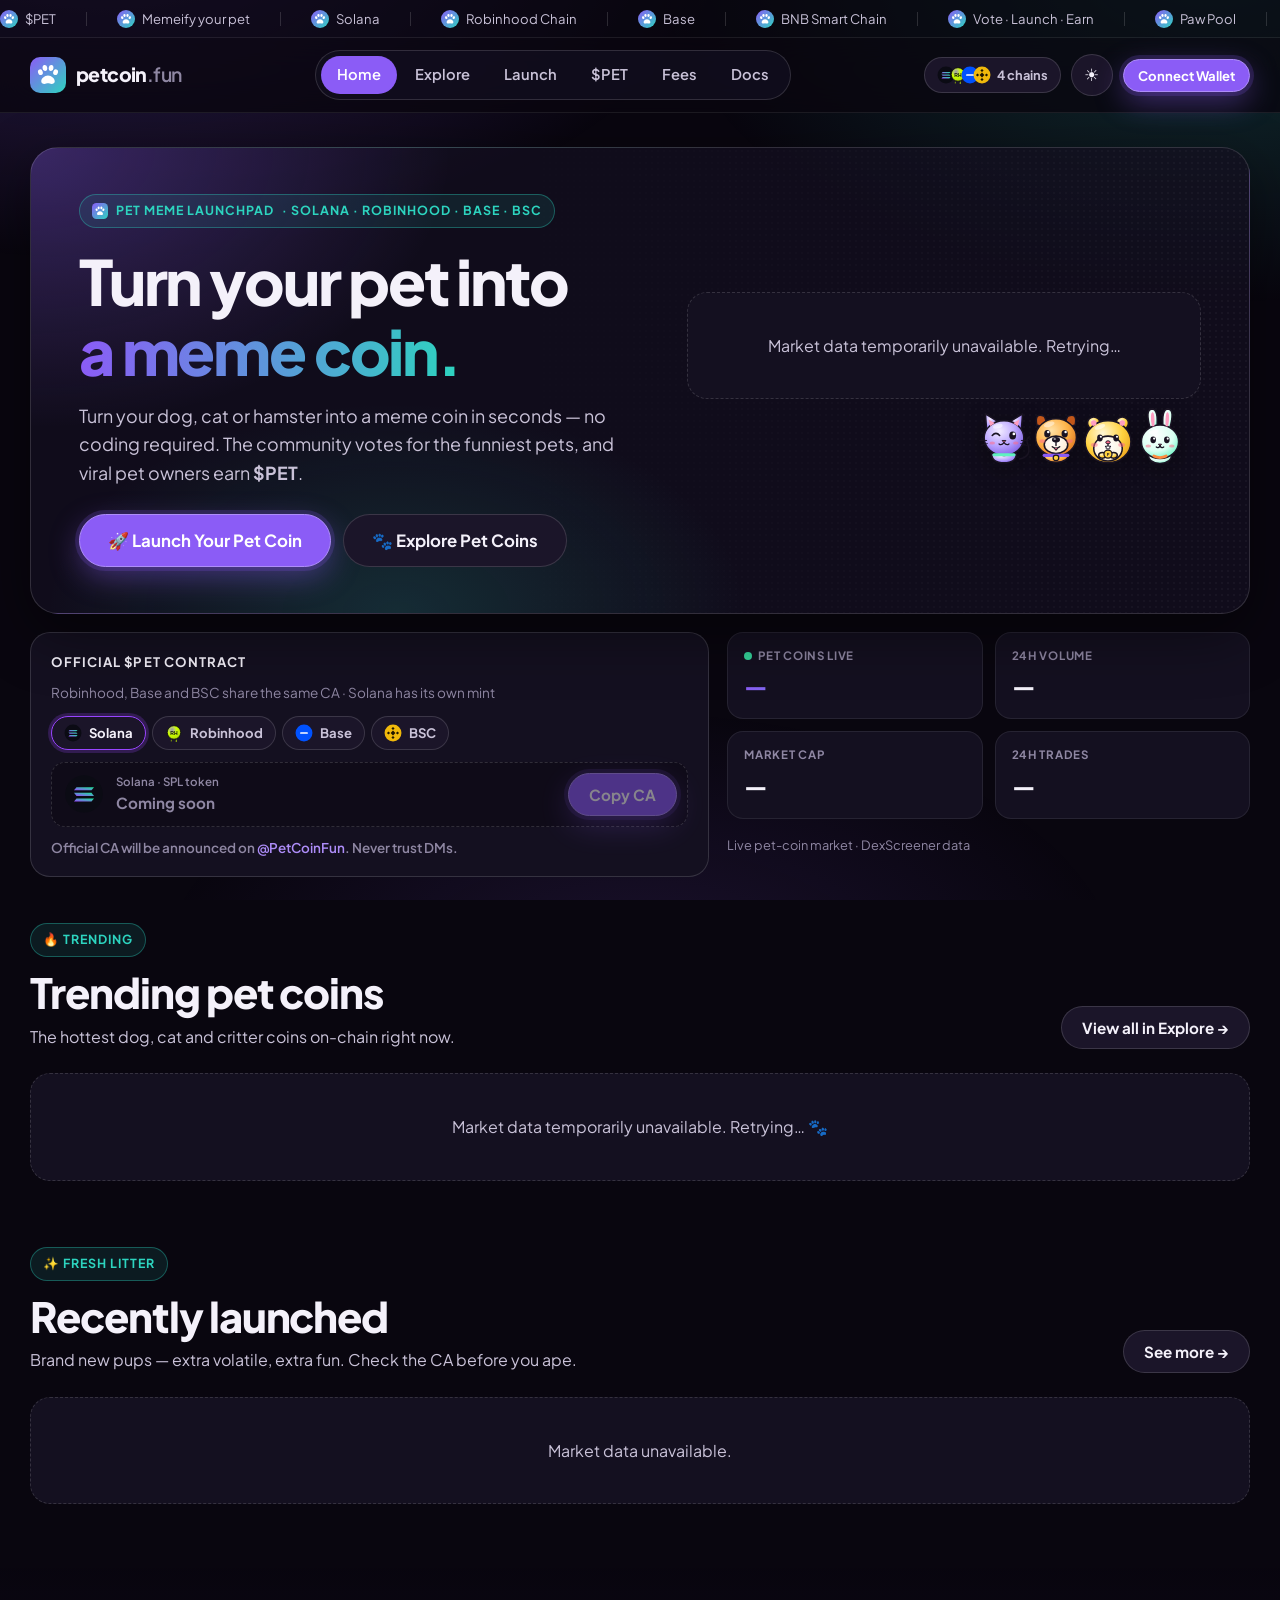
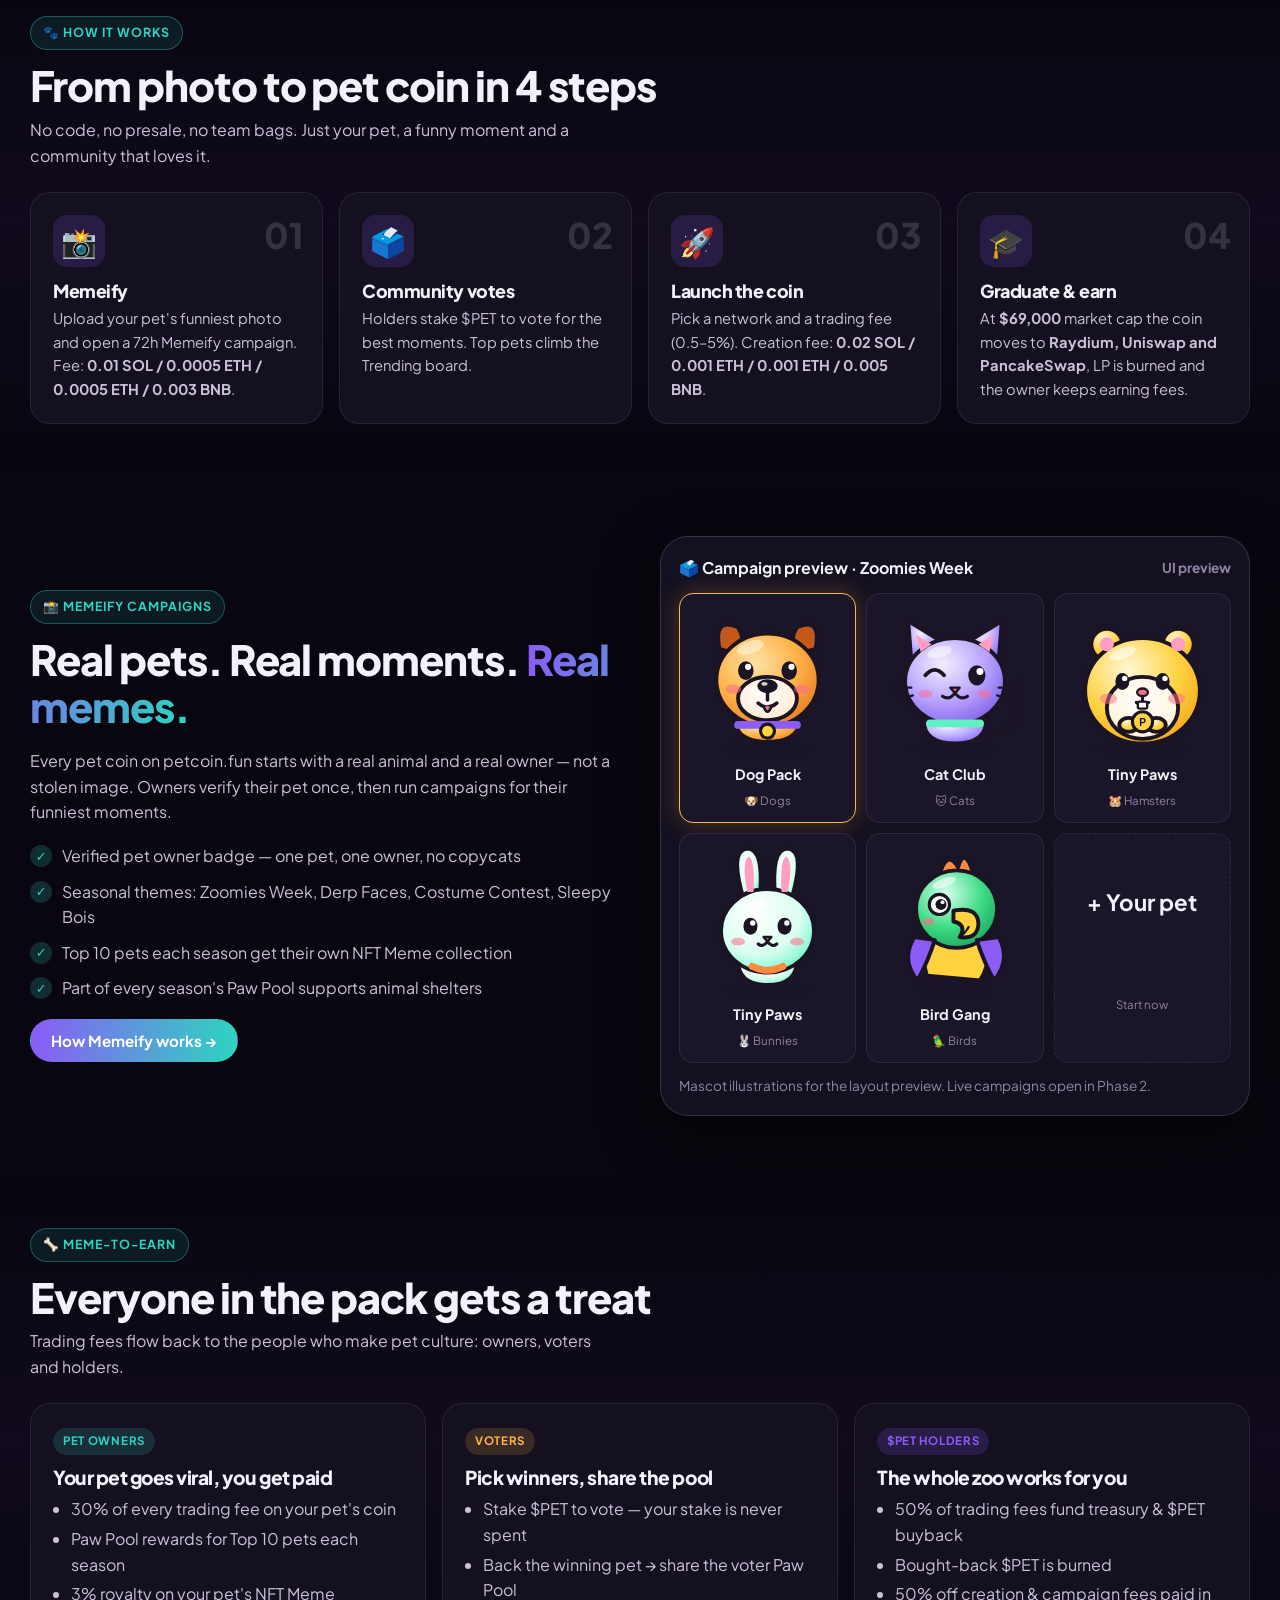
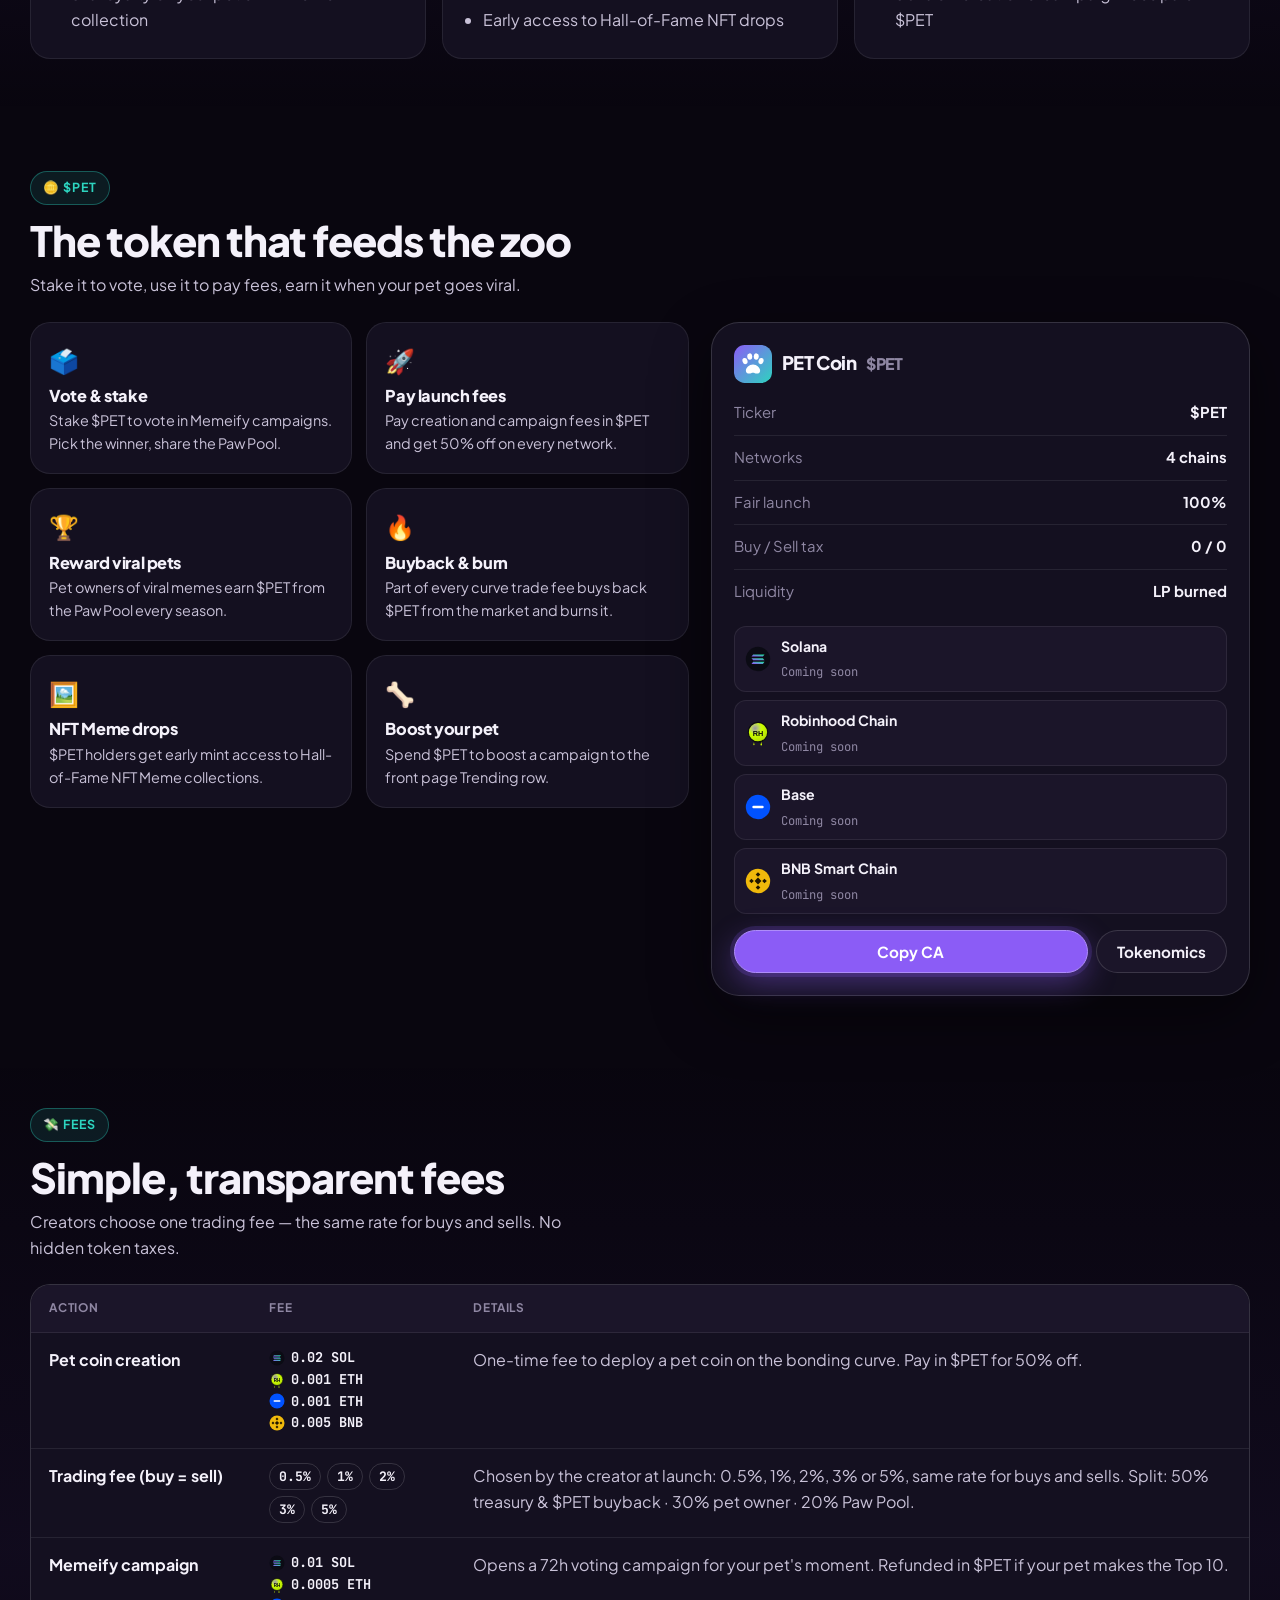
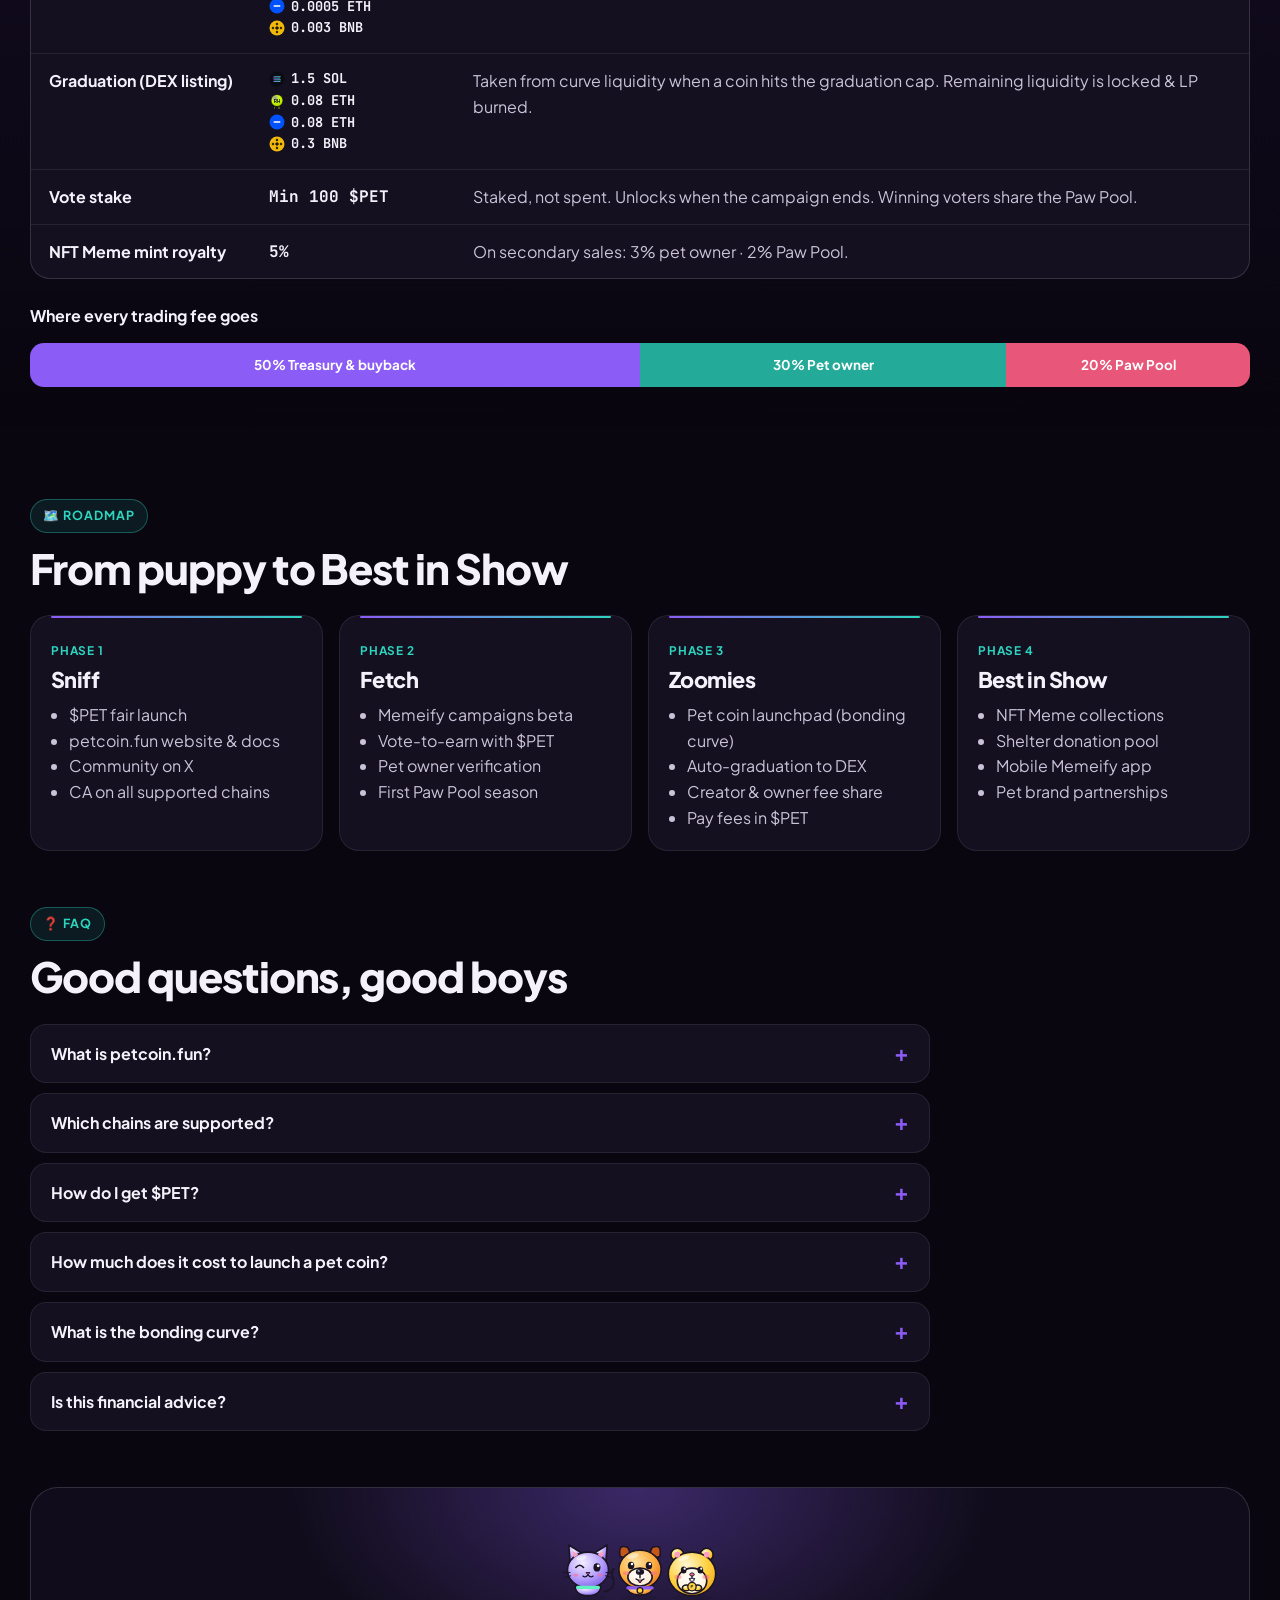
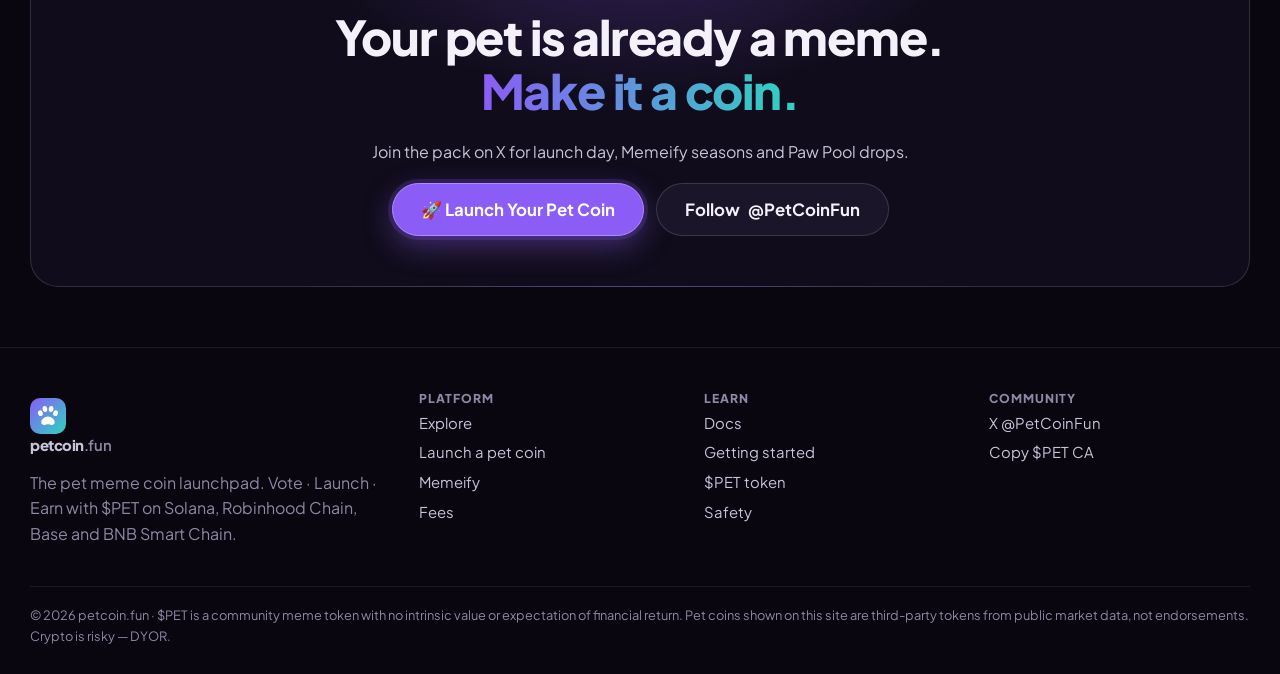
==== commit c2460d9d: "Redesign: glass dark/light UI, minimal logo, Explore page, Launch form with fee tiers Co-Authored-By" ====
--- a/index.html
+++ b/index.html
@@ -1,167 +1,100 @@
 <!doctype html>
-<html lang="en">
+<html lang="en" data-theme="dark">
 <head>
 <meta charset="utf-8">
 <meta name="viewport" content="width=device-width, initial-scale=1">
-<title>petcoin.fun — The Pet Meme Coin Launchpad | $PET</title>
-<meta name="description" content="petcoin.fun turns real pets into meme coins. Memeify your dog or cat, let the community vote, launch on a fair bonding curve and earn $PET when your pet goes viral.">
-<meta property="og:title" content="petcoin.fun — Memeify your pet">
-<meta property="og:description" content="Launch, discover and trade pet meme coins. Vote · Launch · Earn with $PET.">
-<meta property="og:image" content="assets/art/logo.svg">
+<script>try{var m=localStorage.getItem("pet.color");document.documentElement.dataset.theme=(m==="light"||m==="dark")?m:"dark"}catch(e){document.documentElement.dataset.theme="dark"}</script>
 <meta name="twitter:card" content="summary_large_image">
 <meta name="twitter:site" content="@PetCoinFun">
 <link rel="icon" href="assets/art/logo.svg" type="image/svg+xml">
 <link rel="preconnect" href="https://fonts.googleapis.com">
 <link rel="preconnect" href="https://fonts.gstatic.com" crossorigin>
-<link href="https://fonts.googleapis.com/css2?family=Bricolage+Grotesque:opsz,wght@12..96,500;12..96,700;12..96,800&family=JetBrains+Mono:wght@500;700;800&display=swap" rel="stylesheet">
+<link href="https://fonts.googleapis.com/css2?family=Plus+Jakarta+Sans:wght@400;500;600;700;800&family=JetBrains+Mono:wght@500;700&display=swap" rel="stylesheet">
 <link rel="stylesheet" href="css/style.css">
+<title>petcoin.fun — The Pet Meme Coin Launchpad | $PET</title>
+<meta name="description" content="petcoin.fun turns real pets into meme coins. Memeify your dog or cat, let the community vote, launch on a fair bonding curve and earn $PET when your pet goes viral.">
+<meta property="og:title" content="petcoin.fun — Memeify your pet">
+<meta property="og:description" content="Launch, discover and trade pet meme coins. Vote · Launch · Earn with $PET.">
 </head>
-<body>
-<div class="topbar"><div class="marquee" id="marquee"></div></div>
-
-<header class="header">
-  <div class="wrap">
-    <a class="brand" href="#top"><img src="assets/art/logo.svg" alt=""><span>petcoin<em>.fun</em></span></a>
-    <nav class="nav" id="nav">
-      <a href="#explore">Explore</a>
-      <a href="#memeify">Memeify</a>
-      <a href="#token">$PET</a>
-      <a href="#fees">Fees</a>
-      <a href="#roadmap">Roadmap</a>
-      <a href="docs.html">Docs</a>
-    </nav>
-    <div class="head-actions">
-      <span class="net-badge" id="netBadge"></span>
-      <button class="btn btn-primary btn-sm" id="walletBtn" data-action="open-connect">Connect</button>
-      <button class="menu-btn" data-action="toggle-nav" aria-label="Menu">☰</button>
-    </div>
-  </div>
-</header>
-
-<main id="top">
+<body data-page="home">
+<div id="siteHeader"></div>
+
+<main>
   <!-- HERO -->
   <section class="hero">
     <div class="wrap">
-      <div>
-        <span class="kicker"><img src="assets/art/logo.svg" alt="">The pet meme launchpad<span class="kick-net"> · <span data-v="netShort"></span></span></span>
-        <h1>Turn your <span class="hl">pet</span> into a <span class="hl hl2">meme coin.</span></h1>
-        <p class="lead">Memeify your dog, cat or hamster. The community votes for the funniest moments, the best pets launch on a fair bonding curve, and viral pet owners earn <b>$PET</b>. Live on <b data-v="netName"></b>.</p>
-        <div class="hero-cta">
-          <a class="btn btn-hot btn-lg" href="#" data-launch data-action="open-launch">🚀 Launch Your Pet Coin</a>
-          <a class="btn btn-lg" href="#explore">🐾 Explore Pet Coins</a>
-        </div>
-
+      <div class="hero-banner">
+        <div style="position:relative;z-index:1">
+          <span class="kicker"><img src="assets/art/logo.svg" alt="">Pet meme launchpad<span class="kick-net"> · <span data-v="netShort"></span></span></span>
+          <h1>Turn your pet into<br><span class="grad-text">a meme coin.</span></h1>
+          <p class="lead">Turn your dog, cat or hamster into a meme coin in seconds — no coding required. The community votes for the funniest pets, and viral pet owners earn <b>$PET</b>.</p>
+          <div class="hero-cta">
+            <a class="btn btn-primary btn-lg" href="launch.html" data-launch>🚀 Launch Your Pet Coin</a>
+            <a class="btn btn-lg" href="explore.html">🐾 Explore Pet Coins</a>
+          </div>
+        </div>
+        <div class="hero-side">
+          <div id="featured"><div class="skel" style="height:240px"></div></div>
+          <div class="dots" id="featDots"></div>
+          <div class="hero-pets" aria-hidden="true"><img src="assets/art/cat.svg" alt=""><img src="assets/art/dog.svg" alt=""><img src="assets/art/hamster.svg" alt=""><img src="assets/art/bunny.svg" alt=""></div>
+        </div>
+      </div>
+
+      <div class="ca-strip">
         <div class="ca-box" id="caBox">
           <div class="ca-head"><b>Official $PET contract</b><span class="muted small" data-v="caInfo"></span></div>
           <div class="ca-tabs" id="caTabs" role="tablist"></div>
           <div class="ca-row">
             <img class="net-ico" id="caIcon" src="" alt="">
             <div class="ca-val" id="caValue"></div>
-            <button class="btn btn-primary" id="caCopy" data-action="copy-ca">📋 Copy CA</button>
+            <button class="btn btn-primary" id="caCopy" data-action="copy-ca">Copy CA</button>
           </div>
           <div class="ca-links" id="caLinks"></div>
         </div>
-      </div>
-
-      <div class="hero-art" aria-hidden="true">
-        <div class="hero-blob"></div>
-        <img class="mascot m2" src="assets/art/cat.svg" alt="">
-        <img class="mascot m3" src="assets/art/parrot.svg" alt="">
-        <img class="mascot m1" src="assets/art/dog.svg" alt="">
-        <img class="mascot m4" src="assets/art/hamster.svg" alt="">
-        <img class="mascot m5" src="assets/art/bunny.svg" alt="">
-        <span class="sticker s1">Vote 🗳️</span>
-        <span class="sticker s2">Launch 🚀</span>
-        <span class="sticker s3">Earn 🦴</span>
-      </div>
-    </div>
-  </section>
-
-  <!-- LIVE STATS -->
-  <div class="stats">
-    <div class="wrap">
-      <div class="stat-grid" id="statGrid">
-        <div class="stat"><span class="k"><i class="live-dot"></i>Pet coins live</span><b data-stat="count">…</b></div>
-        <div class="stat"><span class="k">24h volume</span><b data-stat="vol">…</b></div>
-        <div class="stat"><span class="k">Combined market cap</span><b data-stat="mcap">…</b></div>
-        <div class="stat"><span class="k">24h trades</span><b data-stat="tx">…</b></div>
-        <div class="stat"><span class="k">New in 24h</span><b data-stat="new24">…</b></div>
-      </div>
-      <p class="data-note" id="statsNote">Live pet-coin market across <span data-v="netName"></span> · data from DexScreener.</p>
-    </div>
-  </div>
-
-  <!-- EXPLORE / TRENDING -->
-  <section id="explore">
+        <div>
+          <div class="stat-grid">
+            <div class="stat"><span class="k"><i class="live-dot"></i>Pet coins live</span><b data-stat="count">…</b></div>
+            <div class="stat"><span class="k">24h volume</span><b data-stat="vol">…</b></div>
+            <div class="stat"><span class="k">Market cap</span><b data-stat="mcap">…</b></div>
+            <div class="stat"><span class="k">24h trades</span><b data-stat="tx">…</b></div>
+          </div>
+          <p class="data-note" id="statsNote">Live pet-coin market · DexScreener data</p>
+        </div>
+      </div>
+    </div>
+  </section>
+
+  <!-- TRENDING PREVIEW -->
+  <section style="padding-top:20px">
     <div class="wrap">
       <div class="sec-head">
-        <div>
-          <span class="kicker">🔥 Explore</span>
-          <h2>Trending Pet Coins</h2>
-          <p>The hottest dog, cat and critter coins on-chain right now. Real market data, refreshed every minute.</p>
-        </div>
-        <div class="filters">
-          <input class="search" id="search" type="search" placeholder="Search name or ticker…" aria-label="Search pet coins">
-        </div>
-      </div>
-      <div class="filters" style="margin-bottom:12px" id="sortChips">
-        <button class="chip active" data-action="sort" data-sort="trending">🔥 Trending</button>
-        <button class="chip" data-action="sort" data-sort="gainers">📈 Top gainers</button>
-        <button class="chip" data-action="sort" data-sort="graduating">🎓 About to graduate</button>
-      </div>
-      <div class="filters" style="margin-bottom:22px" id="chainChips" data-show="multi"></div>
-      <div class="filters" style="margin-bottom:22px" id="catChips"></div>
-      <div class="token-grid" id="tokenGrid">
-        <div class="skel"></div><div class="skel"></div><div class="skel"></div><div class="skel"></div>
-      </div>
-      <div style="text-align:center;margin-top:24px"><button class="btn" id="moreBtn" data-action="more" hidden>Show more pets 🐾</button></div>
-      <p class="data-note">Bonding-curve bar = market cap ÷ <span data-v="gradCap"></span> graduation cap. 🎓 = already past the cap. Not financial advice — always DYOR.</p>
-    </div>
-  </section>
-
-  <!-- RECENTLY LAUNCHED -->
-  <section id="new" class="band">
+        <div><span class="kicker">🔥 Trending</span><h2>Trending pet coins</h2><p>The hottest dog, cat and critter coins on-chain right now.</p></div>
+        <a class="btn" href="explore.html">View all in Explore →</a>
+      </div>
+      <div class="token-grid" id="tokenGrid"><div class="skel"></div><div class="skel"></div><div class="skel"></div><div class="skel"></div></div>
+    </div>
+  </section>
+
+  <!-- NEW -->
+  <section style="padding-top:10px">
     <div class="wrap">
       <div class="sec-head">
-        <div>
-          <span class="kicker">✨ Fresh litter</span>
-          <h2>Recently launched</h2>
-          <p>The newest pet coins to hit the market. Brand new pups — extra volatile, extra fun. Check the CA before you ape.</p>
-        </div>
-      </div>
-      <div class="new-list" id="newList"><div class="loading-state" style="color:var(--ink)">Sniffing the chain…</div></div>
-    </div>
-  </section>
-
-  <!-- COMMUNITIES -->
-  <section id="communities">
-    <div class="wrap">
-      <div class="sec-head">
-        <div>
-          <span class="kicker">🏆 Leaderboard</span>
-          <h2>Top pet communities</h2>
-          <p>Dogs vs cats vs everyone else. Which pack is winning the market today?</p>
-        </div>
-      </div>
-      <div class="comm-grid" id="commGrid"></div>
+        <div><span class="kicker">✨ Fresh litter</span><h2>Recently launched</h2><p>Brand new pups — extra volatile, extra fun. Check the CA before you ape.</p></div>
+        <a class="btn" href="explore.html#new">See more →</a>
+      </div>
+      <div class="new-list" id="newList"><div class="loading-state">Sniffing the chain…</div></div>
     </div>
   </section>
 
   <!-- HOW IT WORKS -->
-  <section id="memeify" class="band-yellow">
-    <div class="wrap">
-      <div class="sec-head">
-        <div>
-          <span class="kicker">🐾 How it works</span>
-          <h2>From photo to pet coin in 4 steps</h2>
-          <p>No code, no presale, no team bags. Just your pet, a funny moment and a community that loves it.</p>
-        </div>
-      </div>
+  <section id="memeify" class="band">
+    <div class="wrap">
+      <div class="sec-head"><div><span class="kicker">🐾 How it works</span><h2>From photo to pet coin in 4 steps</h2><p>No code, no presale, no team bags. Just your pet, a funny moment and a community that loves it.</p></div></div>
       <div class="steps">
-        <div class="step"><div class="ic">📸</div><h3>Memeify</h3><p>Upload your pet's funniest photo or clip and open a 72h Memeify campaign. Fee: <b data-v="campaignFee"></b>.</p></div>
+        <div class="step"><div class="ic">📸</div><h3>Memeify</h3><p>Upload your pet's funniest photo and open a 72h Memeify campaign. Fee: <b data-v="campaignFee"></b>.</p></div>
         <div class="step"><div class="ic">🗳️</div><h3>Community votes</h3><p>Holders stake $PET to vote for the best moments. Top pets climb the Trending board.</p></div>
-        <div class="step"><div class="ic">🚀</div><h3>Launch the coin</h3><p>Winners launch on a fair bonding curve on <b data-v="netShort"></b>. Creation fee: <b data-v="launchFee"></b>.</p></div>
-        <div class="step"><div class="ic">🎓</div><h3>Graduate & earn</h3><p>At <b data-v="gradCap"></b> market cap the coin moves to <b data-v="dex"></b>, LP is burned and the pet owner keeps earning fees.</p></div>
+        <div class="step"><div class="ic">🚀</div><h3>Launch the coin</h3><p>Pick a network and a trading fee (0.5–5%). Creation fee: <b data-v="launchFee"></b>.</p></div>
+        <div class="step"><div class="ic">🎓</div><h3>Graduate & earn</h3><p>At <b data-v="gradCap"></b> market cap the coin moves to <b data-v="dex"></b>, LP is burned and the owner keeps earning fees.</p></div>
       </div>
     </div>
   </section>
@@ -171,8 +104,8 @@
     <div class="wrap feature">
       <div>
         <span class="kicker">📸 Memeify campaigns</span>
-        <h2 style="font-size:clamp(2rem,4.4vw,3.2rem);margin-top:12px">Real pets. Real moments. Real memes.</h2>
-        <p>Every pet coin on petcoin.fun starts with a real animal and a real owner — not a stolen image. Owners verify their pet once, then run campaigns for their funniest moments.</p>
+        <h2 style="font-size:clamp(1.8rem,3.6vw,2.6rem);margin-top:12px">Real pets. Real moments. <span class="grad-text">Real memes.</span></h2>
+        <p style="color:var(--text2)">Every pet coin on petcoin.fun starts with a real animal and a real owner — not a stolen image. Owners verify their pet once, then run campaigns for their funniest moments.</p>
         <ul class="check-list">
           <li>Verified pet owner badge — one pet, one owner, no copycats</li>
           <li>Seasonal themes: Zoomies Week, Derp Faces, Costume Contest, Sleepy Bois</li>
@@ -184,53 +117,41 @@
       <div class="vote-demo">
         <div class="vh"><span>🗳️ Campaign preview · Zoomies Week</span><span class="muted small">UI preview</span></div>
         <div class="vote-grid">
-          <div class="vote-card win"><img src="assets/art/dog.svg" alt=""><b>Biscuit</b><span class="tag">🐶 Dog Pack</span></div>
-          <div class="vote-card"><img src="assets/art/cat.svg" alt=""><b>Miso</b><span class="tag">🐱 Cat Club</span></div>
-          <div class="vote-card"><img src="assets/art/hamster.svg" alt=""><b>Nugget</b><span class="tag">🐹 Tiny Paws</span></div>
-          <div class="vote-card"><img src="assets/art/bunny.svg" alt=""><b>Mochi</b><span class="tag">🐰 Tiny Paws</span></div>
-          <div class="vote-card"><img src="assets/art/parrot.svg" alt=""><b>Kiwi</b><span class="tag">🦜 Bird Gang</span></div>
-          <div class="vote-card" style="display:grid;place-items:center;background:var(--mint)"><b style="font-size:1.6rem">+ You?</b><span class="tag">Upload your pet</span></div>
-        </div>
-        <p class="muted small" style="margin:12px 0 0">Mascot illustrations shown for the layout preview. Live campaigns open in Phase 2.</p>
+          <div class="vote-card win"><img src="assets/art/dog.svg" alt=""><b>Dog Pack</b><span class="tag">🐶 Dogs</span></div>
+          <div class="vote-card"><img src="assets/art/cat.svg" alt=""><b>Cat Club</b><span class="tag">🐱 Cats</span></div>
+          <div class="vote-card"><img src="assets/art/hamster.svg" alt=""><b>Tiny Paws</b><span class="tag">🐹 Hamsters</span></div>
+          <div class="vote-card"><img src="assets/art/bunny.svg" alt=""><b>Tiny Paws</b><span class="tag">🐰 Bunnies</span></div>
+          <div class="vote-card"><img src="assets/art/parrot.svg" alt=""><b>Bird Gang</b><span class="tag">🦜 Birds</span></div>
+          <a class="vote-card" href="launch.html" style="display:grid;place-items:center;text-decoration:none;border-style:dashed"><b style="font-size:1.4rem">+ Your pet</b><span class="tag">Start now</span></a>
+        </div>
+        <p class="muted small" style="margin:12px 0 0">Mascot illustrations for the layout preview. Live campaigns open in Phase 2.</p>
       </div>
     </div>
   </section>
 
   <!-- MEME TO EARN -->
-  <section id="earn" class="band-purple">
-    <div class="wrap">
-      <div class="sec-head">
-        <div>
-          <span class="kicker">🦴 Meme-to-Earn</span>
-          <h2>Everyone in the pack gets a treat</h2>
-          <p>Fees from every launch and trade flow back to the people who make pet culture: owners, voters and holders.</p>
-        </div>
-      </div>
+  <section id="earn" class="band">
+    <div class="wrap">
+      <div class="sec-head"><div><span class="kicker">🦴 Meme-to-Earn</span><h2>Everyone in the pack gets a treat</h2><p>Trading fees flow back to the people who make pet culture: owners, voters and holders.</p></div></div>
       <div class="earn-grid">
-        <div class="earn"><span class="who">Pet owners</span><h3>Your pet goes viral, you get paid</h3><ul><li>0.3% of every curve trade on your pet's coin</li><li>Paw Pool rewards for Top 10 pets each season</li><li>3% royalty on your pet's NFT Meme collection</li></ul></div>
+        <div class="earn"><span class="who">Pet owners</span><h3>Your pet goes viral, you get paid</h3><ul><li>30% of every trading fee on your pet's coin</li><li>Paw Pool rewards for Top 10 pets each season</li><li>3% royalty on your pet's NFT Meme collection</li></ul></div>
         <div class="earn"><span class="who">Voters</span><h3>Pick winners, share the pool</h3><ul><li>Stake $PET to vote — your stake is never spent</li><li>Back the winning pet → share the voter Paw Pool</li><li>Early access to Hall-of-Fame NFT drops</li></ul></div>
-        <div class="earn"><span class="who">$PET holders</span><h3>The whole zoo works for you</h3><ul><li>0.5% of curve trades fund treasury & $PET buyback</li><li>Bought-back $PET is burned</li><li>50% off launch & campaign fees paid in $PET</li></ul></div>
-      </div>
-    </div>
-  </section>
-
-  <!-- $PET TOKEN -->
+        <div class="earn"><span class="who">$PET holders</span><h3>The whole zoo works for you</h3><ul><li>50% of trading fees fund treasury & $PET buyback</li><li>Bought-back $PET is burned</li><li>50% off creation & campaign fees paid in $PET</li></ul></div>
+      </div>
+    </div>
+  </section>
+
+  <!-- $PET -->
   <section id="token">
     <div class="wrap">
-      <div class="sec-head">
-        <div>
-          <span class="kicker">🪙 $PET</span>
-          <h2>The token that feeds the zoo</h2>
-          <p>$PET is the native currency of petcoin.fun: stake it to vote, use it to pay fees, earn it when your pet goes viral.</p>
-        </div>
-      </div>
+      <div class="sec-head"><div><span class="kicker">🪙 $PET</span><h2>The token that feeds the zoo</h2><p>Stake it to vote, use it to pay fees, earn it when your pet goes viral.</p></div></div>
       <div class="pet-grid">
         <div class="util-grid" id="utilGrid"></div>
         <div class="pet-panel">
           <h3><img src="assets/art/logo.svg" alt="">PET Coin <span class="muted" style="font-size:1rem">$PET</span></h3>
           <div id="petStats"></div>
           <div class="chain-rows" id="chainRows"></div>
-          <div class="row-actions"><button class="btn btn-primary" data-action="open-copy" style="flex:1">📋 Copy CA</button><a class="btn" href="docs.html#token">Tokenomics</a></div>
+          <div class="row-actions"><button class="btn btn-primary" data-action="open-copy" style="flex:1">Copy CA</button><a class="btn" href="docs.html#token">Tokenomics</a></div>
         </div>
       </div>
     </div>
@@ -239,23 +160,10 @@
   <!-- FEES -->
   <section id="fees" class="band">
     <div class="wrap">
-      <div class="sec-head">
-        <div>
-          <span class="kicker">💸 Fees</span>
-          <h2>Simple, transparent fees</h2>
-          <p>Launchpad-standard pricing. No hidden taxes on tokens — every fee is listed here and on-chain.</p>
-        </div>
-      </div>
-      <table class="fee-table">
-        <thead><tr><th>Action</th><th>Fee</th><th>Details</th></tr></thead>
-        <tbody id="feeBody"></tbody>
-      </table>
-      <p style="margin:26px 0 6px;font-weight:800">Where the 1% bonding-curve trade fee goes</p>
-      <div class="split">
-        <div style="flex:5;background:var(--yellow)">50% Treasury & buyback</div>
-        <div style="flex:3;background:var(--mint)">30% Pet owner</div>
-        <div style="flex:2;background:var(--pink);color:#fff">20% Paw Pool</div>
-      </div>
+      <div class="sec-head"><div><span class="kicker">💸 Fees</span><h2>Simple, transparent fees</h2><p>Creators choose one trading fee — the same rate for buys and sells. No hidden token taxes.</p></div></div>
+      <table class="fee-table"><thead><tr><th>Action</th><th>Fee</th><th>Details</th></tr></thead><tbody id="feeBody"></tbody></table>
+      <p style="margin:24px 0 0;font-weight:700">Where every trading fee goes</p>
+      <div class="split" id="feeSplit"></div>
     </div>
   </section>
 
@@ -275,48 +183,33 @@
         <details><summary>What is petcoin.fun?</summary><p>A meme coin launchpad built around real pets. Owners Memeify their pets, the community votes with {ticker}, and the most-loved pets launch their own coins on a fair bonding curve on {netName}.</p></details>
         <details><summary>Which chains are supported?</summary><p>{netName}. {caInfo}.</p></details>
         <details><summary>How do I get {ticker}?</summary><p>Install {wallets}, fund it with {native}, copy the official CA from the top of this page and swap on {aggregator}. We never show a Buy button — always paste the CA yourself.</p></details>
-        <details><summary>How much does it cost to launch a pet coin?</summary><p>Creation costs {launchFee} plus network gas. Pay in {ticker} for 50% off. Trading on the curve has a 1% fee, shared with the pet owner and the Paw Pool.</p></details>
-        <details><summary>What is the bonding curve?</summary><p>Every new pet coin starts on an automated price curve: price rises as people buy and falls as they sell. When market cap hits {gradCap}, liquidity is moved to {dex} and the LP is burned.</p></details>
+        <details><summary>How much does it cost to launch a pet coin?</summary><p>Creation costs {launchFee} plus gas (50% off in {ticker}). You choose the trading fee: 0.5%, 1%, 2%, 3% or 5% — the same for buys and sells.</p></details>
+        <details><summary>What is the bonding curve?</summary><p>Every new pet coin starts on an automated price curve: price rises as people buy and falls as they sell. At {gradCap} market cap, liquidity moves to {dex} and the LP is burned.</p></details>
         <details><summary>Is this financial advice?</summary><p>No. Meme coins are extremely volatile and can go to zero. Only use money you can afford to lose and always verify contract addresses on {x}.</p></details>
       </div>
     </div>
   </section>
 
-  <!-- CTA -->
   <div class="wrap">
     <div class="cta">
       <div class="pets"><img src="assets/art/cat.svg" alt=""><img src="assets/art/dog.svg" alt=""><img src="assets/art/hamster.svg" alt=""></div>
-      <h2>Your pet is already a meme.<br>Make it a coin.</h2>
+      <h2>Your pet is already a meme.<br><span class="grad-text">Make it a coin.</span></h2>
       <p>Join the pack on X for launch day, Memeify seasons and Paw Pool drops.</p>
       <div class="row">
-        <a class="btn btn-primary btn-lg" href="#" data-launch data-action="open-launch">🚀 Launch Your Pet Coin</a>
+        <a class="btn btn-primary btn-lg" href="launch.html" data-launch>🚀 Launch Your Pet Coin</a>
         <a class="btn btn-lg" href="#" data-x-link target="_blank" rel="noopener">Follow <span data-x-handle></span></a>
       </div>
     </div>
   </div>
 </main>
 
-<footer class="footer">
-  <div class="wrap">
-    <div>
-      <a class="brand" href="#top"><img src="assets/art/logo.svg" alt=""><span>petcoin<em>.fun</em></span></a>
-      <p class="muted" style="color:#cfc6dc;margin-top:12px">The pet meme coin launchpad. Vote · Launch · Earn with $PET on <span data-v="netName"></span>.</p>
-    </div>
-    <div><h4>Platform</h4><a href="#explore">Explore</a><a href="#new">New launches</a><a href="#memeify">Memeify</a><a href="#fees">Fees</a></div>
-    <div><h4>Learn</h4><a href="docs.html">Docs</a><a href="docs.html#start">Getting started</a><a href="docs.html#token">$PET token</a><a href="docs.html#safety">Safety</a></div>
-    <div><h4>Community</h4><a href="#" data-x-link target="_blank" rel="noopener">X <span data-x-handle></span></a><a href="#" data-tg-link target="_blank" rel="noopener" hidden>Telegram</a><a href="#" data-action="open-copy">Copy $PET CA</a></div>
-    <div class="disc">© <span data-year></span> petcoin.fun · $PET is a community meme token with no intrinsic value or expectation of financial return. Pet coins listed on this page are third-party tokens shown from public market data — not endorsements. Crypto is risky: DYOR.</div>
-  </div>
-</footer>
-
-<div class="modal" id="modal" hidden><div class="modal-card"><button class="modal-x" data-action="close-modal" aria-label="Close">×</button><div id="modalBody"></div></div></div>
-<div class="toast" id="toast" hidden></div>
-
+<div id="siteFooter"></div>
 <script src="js/config.js"></script>
 <script src="js/chain.js"></script>
 <script src="js/wallet.js"></script>
 <script src="js/common.js"></script>
 <script src="js/market.js"></script>
+<script src="js/cards.js"></script>
 <script src="js/home.js"></script>
 </body>
 </html>
--- a/css/style.css
+++ b/css/style.css
@@ -1,396 +1,476 @@
-/* petcoin.fun — Playful cartoon × Neo-brutalism × Crypto UI */
+/* petcoin.fun — Glass launchpad UI · dark (default) / light */
+:root, [data-theme="dark"] {
+  --primary: #8b5cf6; --accent: #2dd4bf; --warm: #ffb547; --on-primary: #ffffff;
+  --bg: #09060f; --bg2: #110c1b; --card: #141020; --card2: #1b1529; --input: #0f0b18;
+  --line: rgba(255,255,255,.08); --line2: rgba(255,255,255,.14);
+  --text: #f4f1fa; --text2: #c9c2d8; --muted: #8f87a3;
+  --up: #34d399; --down: #f87171;
+  --shadow: 0 20px 60px rgba(0,0,0,.45);
+  --glass: rgba(20,16,32,.72);
+  --dot: rgba(255,255,255,.035);
+  color-scheme: dark;
+}
+[data-theme="light"] {
+  --bg: #f6f4fb; --bg2: #ffffff; --card: #ffffff; --card2: #f3f0fa; --input: #faf9fd;
+  --line: rgba(24,14,48,.09); --line2: rgba(24,14,48,.16);
+  --text: #17111f; --text2: #3d3550; --muted: #6f6684;
+  --up: #059669; --down: #dc2626;
+  --shadow: 0 18px 50px rgba(60,40,110,.12);
+  --glass: rgba(255,255,255,.78);
+  --dot: rgba(24,14,48,.05);
+  color-scheme: light;
+}
+:root, [data-theme="dark"] { --accent-text: var(--accent); --warm-text: var(--warm); --primary-text: color-mix(in srgb, var(--primary) 70%, #fff); }
+[data-theme="light"] { --accent-text: color-mix(in srgb, var(--accent) 45%, #000); --warm-text: color-mix(in srgb, var(--warm) 60%, #000); --primary-text: color-mix(in srgb, var(--primary) 75%, #000); }
 :root {
-  --yellow: #ffd23f; --orange: #ff8a3d; --purple: #8b5cf6; --mint: #5ff2c0;
-  --pink: #ff6b8b; --ink: #1a1423; --bg: #fff8ec; --card: #ffffff;
-  --muted: #6b6178; --line: 3px solid var(--ink);
-  --sh: 5px 5px 0 var(--ink); --sh-sm: 3px 3px 0 var(--ink); --sh-lg: 8px 8px 0 var(--ink);
-  --r: 18px; --r-sm: 12px; --r-lg: 28px;
-  --up: #12b76a; --down: #e5484d;
-  --font: "Bricolage Grotesque", "Trebuchet MS", system-ui, sans-serif;
+  --grad: linear-gradient(90deg, var(--primary), var(--accent));
+  --r: 20px; --r-sm: 12px; --r-lg: 28px;
+  --font: "Plus Jakarta Sans", system-ui, -apple-system, Segoe UI, sans-serif;
   --mono: "JetBrains Mono", ui-monospace, Menlo, Consolas, monospace;
 }
 * { box-sizing: border-box; }
-html { scroll-behavior: smooth; }
+html { scroll-behavior: smooth; overflow-x: hidden; }
 body {
-  margin: 0; font-family: var(--font); color: var(--ink); background: var(--bg);
-  font-size: 16px; line-height: 1.55; -webkit-font-smoothing: antialiased; overflow-x: hidden;
-  background-image: radial-gradient(var(--ink) 1px, transparent 1.4px); background-size: 26px 26px; background-attachment: fixed;
-}
-body::before { content: ""; position: fixed; inset: 0; background: var(--bg); opacity: .93; z-index: -1; }
+  margin: 0; font-family: var(--font); color: var(--text); background: var(--bg); font-size: 16px; line-height: 1.6;
+  -webkit-font-smoothing: antialiased; overflow-x: hidden; transition: background .3s, color .3s;
+}
+body::before {
+  content: ""; position: fixed; inset: 0; z-index: -1; pointer-events: none;
+  background:
+    radial-gradient(900px 500px at 8% -10%, color-mix(in srgb, var(--primary) 30%, transparent), transparent 70%),
+    radial-gradient(800px 500px at 95% -5%, color-mix(in srgb, var(--accent) 22%, transparent), transparent 70%),
+    radial-gradient(700px 400px at 50% 110%, color-mix(in srgb, var(--primary) 14%, transparent), transparent 70%);
+}
 img { max-width: 100%; display: block; }
 a { color: inherit; }
-h1, h2, h3, h4 { line-height: 1.08; margin: 0 0 .4em; letter-spacing: -.02em; }
+h1, h2, h3, h4 { line-height: 1.12; margin: 0 0 .45em; letter-spacing: -.025em; font-weight: 800; }
 p { margin: 0 0 1em; }
 code, .mono { font-family: var(--mono); }
 .muted { color: var(--muted); }
 .small { font-size: .85rem; }
-.wrap { width: min(1200px, 100% - 40px); margin: 0 auto; }
+.grad-text { background: var(--grad); -webkit-background-clip: text; background-clip: text; color: transparent; }
+.wrap { width: min(1220px, 100% - 40px); margin: 0 auto; }
 [hidden] { display: none !important; }
 
 /* ---------- Buttons ---------- */
 .btn {
-  --b: var(--card); display: inline-flex; align-items: center; justify-content: center; gap: 8px;
-  font: 800 1rem var(--font); padding: 12px 22px; border: var(--line); border-radius: 999px; background: var(--b); color: var(--ink);
-  box-shadow: var(--sh-sm); cursor: pointer; text-decoration: none; transition: transform .12s, box-shadow .12s; white-space: nowrap;
-}
-.btn:hover { transform: translate(-2px, -2px); box-shadow: 5px 5px 0 var(--ink); }
-.btn:active { transform: translate(2px, 2px); box-shadow: 0 0 0 var(--ink); }
-.btn:disabled { opacity: .5; cursor: not-allowed; transform: none; box-shadow: var(--sh-sm); }
-.btn-primary { --b: var(--yellow); }
-.btn-hot { --b: var(--orange); }
-.btn-purple { --b: var(--purple); color: #fff; }
-.btn-mint { --b: var(--mint); }
-.btn-lg { font-size: 1.15rem; padding: 16px 30px; box-shadow: var(--sh); }
-.btn-sm { font-size: .85rem; padding: 7px 14px; }
-.btn img { width: 20px; height: 20px; }
-.link-btn { background: none; border: 0; font: 700 .85rem var(--font); text-decoration: underline; cursor: pointer; padding: 0; color: var(--purple); }
-
-/* ---------- Header ---------- */
-.topbar { background: var(--ink); color: #fff; font-size: .82rem; font-weight: 700; overflow: hidden; border-bottom: var(--line); }
-.marquee { display: flex; gap: 28px; width: max-content; padding: 7px 0; animation: scroll 40s linear infinite; }
-.marquee span { display: inline-flex; align-items: center; gap: 8px; }
-.marquee img { width: 18px; height: 18px; }
+  display: inline-flex; align-items: center; justify-content: center; gap: 8px; font: 700 .95rem var(--font);
+  padding: 11px 20px; border-radius: 999px; border: 1px solid var(--line2); background: var(--card2); color: var(--text);
+  cursor: pointer; text-decoration: none; white-space: nowrap; transition: transform .15s, box-shadow .2s, background .2s, border-color .2s;
+}
+.btn:hover { transform: translateY(-1px); border-color: color-mix(in srgb, var(--primary) 60%, transparent); }
+.btn:disabled { opacity: .5; cursor: not-allowed; transform: none; }
+.btn-primary, .btn-hot { background: var(--primary); color: var(--on-primary); border-color: color-mix(in srgb, var(--primary) 70%, #fff 30%); box-shadow: 0 0 0 4px color-mix(in srgb, var(--primary) 18%, transparent), 0 10px 30px color-mix(in srgb, var(--primary) 40%, transparent); }
+.btn-primary:hover, .btn-hot:hover { box-shadow: 0 0 0 5px color-mix(in srgb, var(--primary) 25%, transparent), 0 12px 40px color-mix(in srgb, var(--primary) 55%, transparent); }
+.btn-purple, .btn-mint { background: var(--grad); color: #fff; border-color: transparent; }
+.btn-ghost { background: transparent; }
+.btn-lg { font-size: 1.05rem; padding: 15px 28px; }
+.btn-sm { font-size: .82rem; padding: 7px 14px; }
+.btn img { width: 18px; height: 18px; }
+.link-btn { background: none; border: 0; font: 700 .85rem var(--font); cursor: pointer; padding: 0; color: var(--primary-text); }
+.icon-btn { width: 42px; height: 42px; border-radius: 50%; display: grid; place-items: center; background: var(--card2); border: 1px solid var(--line2); color: var(--text); cursor: pointer; font-size: 1.05rem; }
+.icon-btn:hover { border-color: var(--primary); }
+
+/* ---------- Ticker + header ---------- */
+.topbar { border-bottom: 1px solid var(--line); background: color-mix(in srgb, var(--bg) 70%, transparent); overflow: hidden; font-size: .82rem; }
+.marquee { display: flex; gap: 30px; width: max-content; padding: 8px 0; animation: scroll 60s linear infinite; color: var(--text2); }
+.marquee:hover { animation-play-state: paused; }
+.marquee span { display: inline-flex; align-items: center; gap: 7px; white-space: nowrap; }
+.marquee span + span::before { content: ""; width: 1px; height: 14px; background: var(--line2); margin-right: 23px; }
+.marquee img { width: 18px; height: 18px; border-radius: 50%; object-fit: cover; }
+.marquee .up { color: var(--up); font-weight: 700; } .marquee .down { color: var(--down); font-weight: 700; }
 @keyframes scroll { to { transform: translateX(-50%); } }
-.header { position: sticky; top: 0; z-index: 40; background: var(--bg); border-bottom: var(--line); }
-.header .wrap { display: flex; align-items: center; gap: 16px; height: 72px; }
-.brand { display: flex; align-items: center; gap: 10px; text-decoration: none; font-weight: 900; font-size: 1.35rem; letter-spacing: -.03em; }
-.brand img { width: 42px; height: 42px; }
-.brand em { font-style: normal; color: var(--orange); }
-.nav { display: flex; gap: 4px; margin-left: auto; }
-.nav a { text-decoration: none; font-weight: 700; padding: 8px 12px; border-radius: 999px; border: 2px solid transparent; }
-.nav a:hover, .nav a.active { border-color: var(--ink); background: var(--yellow); }
+.header { position: sticky; top: 0; z-index: 40; background: color-mix(in srgb, var(--bg) 78%, transparent); backdrop-filter: blur(16px); -webkit-backdrop-filter: blur(16px); border-bottom: 1px solid var(--line); }
+.header .wrap { display: flex; align-items: center; gap: 18px; height: 74px; }
+.brand { display: flex; align-items: center; gap: 10px; text-decoration: none; font-weight: 800; font-size: 1.22rem; letter-spacing: -.03em; }
+.brand img { width: 36px; height: 36px; }
+.brand em { font-style: normal; color: var(--muted); font-weight: 600; }
+.nav { display: flex; gap: 2px; margin: 0 auto; padding: 5px; border: 1px solid var(--line2); border-radius: 999px; background: var(--glass); }
+.nav a { text-decoration: none; font-weight: 600; font-size: .92rem; color: var(--text2); padding: 7px 16px; border-radius: 999px; transition: .2s; }
+.nav a:hover { color: var(--text); background: var(--card2); }
+.nav a.active { color: var(--on-primary); background: var(--primary); }
 .head-actions { display: flex; gap: 10px; align-items: center; }
-.net-badge { display: inline-flex; align-items: center; gap: 6px; font-weight: 800; font-size: .8rem; padding: 6px 10px; border: 2px solid var(--ink); border-radius: 999px; background: var(--card); }
+.net-badge { display: inline-flex; align-items: center; gap: 6px; font-weight: 700; font-size: .8rem; padding: 7px 12px; border: 1px solid var(--line2); border-radius: 999px; background: var(--card2); color: var(--text2); }
 .net-badge img { width: 18px; height: 18px; }
-.net-badge .stack { display: flex; }
-.net-badge .stack img + img { margin-left: -6px; }
-.menu-btn { display: none; background: var(--yellow); border: var(--line); border-radius: 12px; width: 44px; height: 44px; font-size: 1.3rem; cursor: pointer; box-shadow: var(--sh-sm); }
+.net-badge .stack { display: flex; } .net-badge .stack img + img { margin-left: -6px; }
+.menu-btn { display: none; }
 .wallet-chip { display: inline-flex; align-items: center; gap: 6px; font-family: var(--mono); font-size: .85rem; }
 .wallet-chip img { width: 18px; height: 18px; }
 
+/* ---------- Generic card / glow ---------- */
+.card { background: var(--card); border: 1px solid var(--line); border-radius: var(--r); }
+.glow-border { position: relative; }
+.glow-border::before { content: ""; position: absolute; inset: -1px; border-radius: inherit; padding: 1px; background: linear-gradient(135deg, var(--primary), transparent 40%, transparent 60%, var(--accent)); -webkit-mask: linear-gradient(#000 0 0) content-box, linear-gradient(#000 0 0); -webkit-mask-composite: xor; mask-composite: exclude; pointer-events: none; }
+
 /* ---------- Hero ---------- */
-.hero { padding: 56px 0 40px; position: relative; }
-.hero .wrap { display: grid; grid-template-columns: 1.05fr .95fr; gap: 40px; align-items: center; }
-.kicker { display: inline-flex; align-items: center; gap: 8px; font-weight: 800; font-size: .85rem; text-transform: uppercase; letter-spacing: .06em; padding: 6px 12px; background: var(--mint); border: 2px solid var(--ink); border-radius: 999px; box-shadow: 2px 2px 0 var(--ink); }
-.kicker img { width: 18px; height: 18px; }
-.hero h1 { font-size: clamp(2.6rem, 6.4vw, 5.2rem); font-weight: 900; margin: 18px 0 16px; letter-spacing: -.04em; }
-.hero h1 .hl { position: relative; white-space: nowrap; z-index: 0; }
-.hero h1 .hl::after { content: ""; position: absolute; left: -4px; right: -4px; bottom: .06em; height: .38em; background: var(--yellow); z-index: -1; border-radius: 6px; transform: rotate(-1.5deg); }
-.hero h1 .hl2::after { background: var(--mint); }
-.hero .lead { font-size: 1.2rem; max-width: 560px; color: #3a3046; }
-.hero-cta { display: flex; flex-wrap: wrap; gap: 14px; margin: 24px 0 28px; }
+.hero { padding: 34px 0 26px; }
+.hero-banner { position: relative; overflow: hidden; border-radius: var(--r-lg); border: 1px solid var(--line2); padding: 46px 48px; display: grid; grid-template-columns: 1.05fr .95fr; gap: 40px; align-items: center;
+  background: radial-gradient(600px 400px at 0% 0%, color-mix(in srgb, var(--primary) 32%, transparent), transparent 70%), radial-gradient(500px 300px at 30% 100%, color-mix(in srgb, var(--accent) 16%, transparent), transparent 70%), var(--glass); box-shadow: var(--shadow); }
+.hero-banner::after { content: ""; position: absolute; inset: 0; background-image: radial-gradient(var(--dot) 1px, transparent 1.3px); background-size: 6px 6px; pointer-events: none; mask-image: linear-gradient(90deg, transparent 30%, #000); }
+.kicker { display: inline-flex; align-items: center; gap: 8px; font-weight: 700; font-size: .78rem; text-transform: uppercase; letter-spacing: .08em; color: var(--accent-text); padding: 6px 12px; border: 1px solid color-mix(in srgb, var(--accent) 35%, transparent); background: color-mix(in srgb, var(--accent) 10%, transparent); border-radius: 999px; }
+.kicker img { width: 16px; height: 16px; }
+.hero h1 { font-size: clamp(2.3rem, 5vw, 3.9rem); margin: 18px 0 16px; letter-spacing: -.035em; }
+.hero .lead { font-size: 1.12rem; color: var(--text2); max-width: 540px; }
+.hero-cta { display: flex; flex-wrap: wrap; gap: 12px; margin-top: 26px; position: relative; z-index: 1; }
+.hero-side { position: relative; z-index: 1; }
+.feat { position: relative; border-radius: var(--r); background: var(--card); padding: 16px; display: grid; grid-template-columns: 170px 1fr; gap: 18px; box-shadow: 0 0 0 1px var(--line2), 0 0 50px color-mix(in srgb, var(--primary) 35%, transparent), 0 0 90px color-mix(in srgb, var(--accent) 18%, transparent); }
+.feat::before { content: ""; position: absolute; inset: -2px; border-radius: 22px; background: conic-gradient(from 180deg, var(--primary), var(--accent), var(--warm), #ff6b8b, var(--primary)); z-index: -1; filter: blur(6px); opacity: .8; }
+.feat .t-img { aspect-ratio: 1; border-radius: 14px; }
+.feat h3 { font-size: 1.15rem; margin: 2px 0 4px; }
+.feat .desc { font-size: .85rem; color: var(--muted); margin-bottom: 10px; }
+.feat .kv { display: flex; justify-content: space-between; font-size: .88rem; margin: 6px 0; color: var(--text2); }
+.feat .kv b { color: var(--text); }
+.feat-badge { font-size: .72rem; font-weight: 800; text-transform: uppercase; letter-spacing: .06em; color: var(--warm-text); }
+.dots { display: flex; gap: 6px; justify-content: center; margin-top: 16px; }
+.dots button { width: 8px; height: 8px; border-radius: 99px; border: 0; background: var(--line2); cursor: pointer; padding: 0; transition: .25s; }
+.dots button.active { width: 24px; background: var(--grad); }
+.hero-pets { display: flex; justify-content: flex-end; margin-top: -8px; margin-right: 10px; }
+.hero-pets img { width: 62px; margin-left: -10px; filter: drop-shadow(0 6px 10px rgba(0,0,0,.35)); animation: bob 4s ease-in-out infinite; }
+.hero-pets img:nth-child(2) { animation-delay: -1s; } .hero-pets img:nth-child(3) { animation-delay: -2s; } .hero-pets img:nth-child(4) { animation-delay: -3s; }
+@keyframes bob { 50% { translate: 0 -6px; } }
 
 /* CA box */
-.ca-box { background: var(--card); border: var(--line); border-radius: var(--r-lg); box-shadow: var(--sh-lg); padding: 18px; max-width: 600px; }
+.ca-strip { display: grid; grid-template-columns: 1.3fr 1fr; gap: 18px; margin-top: 18px; }
+.ca-box { background: var(--card); border: 1px solid var(--line2); border-radius: var(--r); padding: 18px 20px; }
 .ca-head { display: flex; align-items: center; justify-content: space-between; gap: 10px; margin-bottom: 12px; flex-wrap: wrap; }
-.ca-head b { font-size: .95rem; text-transform: uppercase; letter-spacing: .05em; }
+.ca-head b { font-size: .82rem; text-transform: uppercase; letter-spacing: .08em; }
 .ca-tabs { display: flex; gap: 6px; flex-wrap: wrap; margin-bottom: 12px; }
-.ca-tab { --net: var(--yellow); display: inline-flex; align-items: center; gap: 7px; font: 800 .85rem var(--font); padding: 7px 12px; border: 2px solid var(--ink); border-radius: 999px; background: var(--card); cursor: pointer; color: var(--ink); }
-.ca-tab img { width: 20px; height: 20px; }
-.ca-tab.active { background: var(--ink); color: #fff; box-shadow: 2px 2px 0 var(--net); }
-.ca-row { display: flex; align-items: center; gap: 12px; background: var(--bg); border: 2px dashed var(--ink); border-radius: var(--r-sm); padding: 10px 10px 10px 12px; }
+.ca-tab { display: inline-flex; align-items: center; gap: 7px; font: 700 .82rem var(--font); padding: 7px 12px; border: 1px solid var(--line2); border-radius: 999px; background: var(--card2); cursor: pointer; color: var(--text2); }
+.ca-tab img { width: 18px; height: 18px; }
+.ca-tab.active { color: var(--text); border-color: var(--net, var(--primary)); box-shadow: 0 0 0 3px color-mix(in srgb, var(--net, var(--primary)) 22%, transparent); }
+.ca-row { display: flex; align-items: center; gap: 12px; background: var(--input); border: 1px dashed var(--line2); border-radius: 14px; padding: 10px 10px 10px 12px; }
 .ca-row .net-ico { width: 40px; height: 40px; flex: none; }
 .ca-val { flex: 1; min-width: 0; font-family: var(--mono); font-weight: 700; font-size: .95rem; word-break: break-all; }
 .ca-val.empty { color: var(--muted); font-family: var(--font); }
-.ca-val small { display: block; font-family: var(--font); font-size: .75rem; color: var(--muted); font-weight: 700; }
-.ca-links { display: flex; gap: 14px; flex-wrap: wrap; margin-top: 10px; font-size: .85rem; font-weight: 700; }
-.ca-links a { text-decoration: none; border-bottom: 2px solid var(--purple); }
-
-/* Hero art */
-.hero-art { position: relative; aspect-ratio: 1 / 1; max-width: 560px; justify-self: center; width: 100%; }
-.hero-blob { position: absolute; inset: 6%; border: var(--line); border-radius: 46% 54% 42% 58% / 52% 44% 56% 48%; background: conic-gradient(from 210deg, var(--yellow), var(--orange), var(--purple), var(--mint), var(--yellow)); box-shadow: var(--sh-lg); animation: morph 12s ease-in-out infinite; }
-.hero-blob::after { content: ""; position: absolute; inset: 0; border-radius: inherit; background: radial-gradient(circle at 35% 30%, rgba(255,255,255,.55), transparent 60%); }
-@keyframes morph { 50% { border-radius: 58% 42% 55% 45% / 45% 58% 42% 55%; } }
-.mascot { position: absolute; filter: drop-shadow(4px 6px 0 rgba(26,20,35,.25)); animation: bob 4s ease-in-out infinite; transition: transform .2s; }
-.mascot:hover { transform: scale(1.08) rotate(-4deg); }
-.mascot.m1 { width: 50%; left: 25%; top: 22%; z-index: 3; }
-.mascot.m2 { width: 34%; left: 2%; top: 4%; animation-delay: -1s; z-index: 2; }
-.mascot.m3 { width: 32%; right: 0; top: 8%; animation-delay: -2s; z-index: 2; }
-.mascot.m4 { width: 30%; left: 0; bottom: 2%; animation-delay: -3s; z-index: 4; }
-.mascot.m5 { width: 28%; right: 4%; bottom: 0; animation-delay: -1.5s; z-index: 4; }
-@keyframes bob { 50% { translate: 0 -10px; } }
-.sticker { position: absolute; z-index: 5; font-weight: 900; font-size: .9rem; padding: 6px 12px; border: var(--line); border-radius: 999px; background: var(--card); box-shadow: var(--sh-sm); white-space: nowrap; }
-.sticker.s1 { top: 46%; left: -4%; transform: rotate(-8deg); background: var(--mint); }
-.sticker.s2 { top: 0; right: 30%; transform: rotate(6deg); background: var(--yellow); }
-.sticker.s3 { bottom: 26%; right: -3%; transform: rotate(-6deg); background: var(--pink); color: #fff; }
-
-/* ---------- Stats ---------- */
-.stats { padding: 10px 0 30px; }
-.stat-grid { display: grid; grid-template-columns: repeat(5, 1fr); gap: 14px; }
-.stat { background: var(--card); border: var(--line); border-radius: var(--r); padding: 16px 18px; box-shadow: var(--sh); position: relative; overflow: hidden; }
-.stat:nth-child(1) { background: var(--yellow); } .stat:nth-child(2) { background: var(--mint); } .stat:nth-child(3) { background: #e7dcff; } .stat:nth-child(4) { background: #ffd9c2; }
-.stat .k { font-size: .78rem; font-weight: 800; text-transform: uppercase; letter-spacing: .05em; display: flex; align-items: center; gap: 6px; }
-.stat b { display: block; font-size: 1.7rem; font-weight: 900; margin-top: 4px; letter-spacing: -.03em; }
-.live-dot { width: 9px; height: 9px; border-radius: 50%; background: var(--up); box-shadow: 0 0 0 0 rgba(18,183,106,.6); animation: pulse 1.6s infinite; }
-@keyframes pulse { 70% { box-shadow: 0 0 0 8px rgba(18,183,106,0); } 100% { box-shadow: 0 0 0 0 rgba(18,183,106,0); } }
+.ca-val small { display: block; font-family: var(--font); font-size: .72rem; color: var(--muted); font-weight: 600; }
+.ca-links { display: flex; gap: 14px; flex-wrap: wrap; margin-top: 10px; font-size: .84rem; font-weight: 600; color: var(--muted); }
+.ca-links a { color: var(--primary-text); text-decoration: none; }
+
+/* Stats */
+.stat-grid { display: grid; grid-template-columns: 1fr 1fr; gap: 12px; }
+.stat { background: var(--card); border: 1px solid var(--line); border-radius: 16px; padding: 14px 16px; }
+.stat .k { font-size: .72rem; font-weight: 700; text-transform: uppercase; letter-spacing: .06em; color: var(--muted); display: flex; align-items: center; gap: 6px; }
+.stat b { display: block; font-size: 1.45rem; font-weight: 800; margin-top: 2px; letter-spacing: -.02em; }
+.stat:first-child b { background: var(--grad); -webkit-background-clip: text; background-clip: text; color: transparent; }
+.stats-row .stat-grid { grid-template-columns: repeat(5, 1fr); }
+.live-dot { width: 8px; height: 8px; border-radius: 50%; background: var(--up); animation: pulse 1.6s infinite; }
+@keyframes pulse { 0% { box-shadow: 0 0 0 0 color-mix(in srgb, var(--up) 60%, transparent); } 70%, 100% { box-shadow: 0 0 0 8px transparent; } }
 
 /* ---------- Sections ---------- */
-section { padding: 64px 0; }
-.sec-head { display: flex; align-items: end; justify-content: space-between; gap: 16px; margin-bottom: 26px; flex-wrap: wrap; }
-.sec-head h2 { font-size: clamp(2rem, 4.4vw, 3.2rem); font-weight: 900; margin: 10px 0 0; }
-.sec-head p { max-width: 560px; margin: 8px 0 0; color: #3a3046; }
-.band { background: var(--ink); color: #fff; border-top: var(--line); border-bottom: var(--line); }
-.band .sec-head p, .band .muted { color: #cfc6dc; }
-.band-yellow { background: var(--yellow); border-top: var(--line); border-bottom: var(--line); }
-.band-purple { background: #efe8ff; border-top: var(--line); border-bottom: var(--line); }
-
-/* Filters */
+section { padding: 56px 0; }
+.sec-head { display: flex; align-items: end; justify-content: space-between; gap: 16px; margin-bottom: 24px; flex-wrap: wrap; }
+.sec-head h2 { font-size: clamp(1.8rem, 3.6vw, 2.6rem); margin: 12px 0 0; }
+.sec-head p { max-width: 580px; margin: 8px 0 0; color: var(--text2); }
+.band, .band-yellow, .band-purple { background: linear-gradient(180deg, transparent, color-mix(in srgb, var(--primary) 6%, transparent), transparent); }
+.data-note { margin-top: 16px; font-size: .8rem; color: var(--muted); }
+
+/* Toolbar / filters */
+.toolbar { display: flex; flex-wrap: wrap; gap: 12px; align-items: center; justify-content: space-between; margin-bottom: 16px; }
+.seg { display: inline-flex; padding: 4px; border: 1px solid var(--line2); border-radius: 999px; background: var(--card); }
+.seg button { font: 600 .95rem var(--font); border: 0; background: none; color: var(--text2); padding: 9px 20px; border-radius: 999px; cursor: pointer; }
+.seg button.active { background: var(--primary); color: var(--on-primary); }
 .filters { display: flex; gap: 8px; flex-wrap: wrap; align-items: center; }
-.chip { font: 800 .88rem var(--font); padding: 8px 14px; border: 2px solid var(--ink); border-radius: 999px; background: var(--card); cursor: pointer; display: inline-flex; align-items: center; gap: 6px; color: var(--ink); }
+.chip { font: 600 .86rem var(--font); padding: 8px 14px; border: 1px solid var(--line2); border-radius: 999px; background: var(--card); cursor: pointer; display: inline-flex; align-items: center; gap: 6px; color: var(--text2); }
 .chip img { width: 18px; height: 18px; }
-.chip.active { background: var(--ink); color: #fff; }
-.chip:hover:not(.active) { background: var(--yellow); }
-.search { font: 600 .95rem var(--font); padding: 9px 14px; border: 2px solid var(--ink); border-radius: 999px; background: var(--card); min-width: 200px; outline: none; }
-.search:focus { box-shadow: var(--sh-sm); }
+.chip.active { color: var(--text); border-color: var(--primary); background: color-mix(in srgb, var(--primary) 16%, var(--card)); }
+.chip .muted { font-size: .78rem; }
+.search-wrap { position: relative; flex: 1; max-width: 480px; min-width: 220px; }
+.search-wrap::before { content: "⌕"; position: absolute; left: 16px; top: 50%; transform: translateY(-52%); font-size: 1.3rem; color: var(--muted); }
+.search { width: 100%; font: 500 .95rem var(--font); padding: 13px 18px 13px 44px; border: 1px solid color-mix(in srgb, var(--primary) 50%, var(--line2)); border-radius: 999px; background: var(--input); color: var(--text); outline: none; }
+.search:focus { box-shadow: 0 0 0 4px color-mix(in srgb, var(--primary) 20%, transparent); }
+.select { font: 600 .9rem var(--font); padding: 10px 36px 10px 16px; border: 1px solid var(--line2); border-radius: 999px; background: var(--card) url("data:image/svg+xml,%3Csvg xmlns='http://www.w3.org/2000/svg' width='12' height='8'%3E%3Cpath d='M1 1l5 5 5-5' stroke='%238f87a3' stroke-width='2' fill='none'/%3E%3C/svg%3E") no-repeat right 14px center; color: var(--text); appearance: none; cursor: pointer; }
 
 /* Token cards */
-.token-grid { display: grid; grid-template-columns: repeat(auto-fill, minmax(270px, 1fr)); gap: 18px; }
-.tcard { background: var(--card); border: var(--line); border-radius: var(--r); box-shadow: var(--sh); padding: 16px; display: flex; flex-direction: column; gap: 12px; transition: transform .15s, box-shadow .15s; position: relative; }
-.tcard:hover { transform: translate(-3px, -3px) rotate(-.4deg); box-shadow: var(--sh-lg); }
-.tcard .rank { position: absolute; top: -12px; left: 14px; background: var(--orange); border: 2px solid var(--ink); border-radius: 999px; font-weight: 900; font-size: .78rem; padding: 2px 10px; }
-.t-top { display: flex; gap: 12px; align-items: center; }
-.t-logo { width: 56px; height: 56px; border-radius: 16px; border: var(--line); object-fit: cover; flex: none; background: var(--yellow); display: grid; place-items: center; font-weight: 900; font-size: 1.4rem; overflow: hidden; }
-.t-name { min-width: 0; flex: 1; }
-.t-name b { display: block; font-size: 1.08rem; white-space: nowrap; overflow: hidden; text-overflow: ellipsis; }
-.t-name .tk { font-family: var(--mono); font-size: .82rem; font-weight: 700; color: var(--purple); }
-.t-chain { width: 26px; height: 26px; flex: none; }
-.t-price { display: flex; align-items: baseline; justify-content: space-between; gap: 8px; }
-.t-price b { font-size: 1.25rem; font-family: var(--mono); letter-spacing: -.03em; }
-.chg { font-weight: 800; font-size: .85rem; padding: 2px 8px; border-radius: 8px; border: 2px solid var(--ink); }
-.chg.up { background: #c9f7df; color: #05603a; } .chg.down { background: #ffd6d8; color: #9b1c20; }
-.t-kv { display: grid; grid-template-columns: 1fr 1fr 1fr; gap: 8px; }
-.t-kv div { background: var(--bg); border: 2px solid var(--ink); border-radius: 10px; padding: 6px 8px; }
-.t-kv span { display: block; font-size: .68rem; font-weight: 800; text-transform: uppercase; color: var(--muted); }
-.t-kv b { font-size: .9rem; }
-.curve { }
-.curve-top { display: flex; justify-content: space-between; font-size: .78rem; font-weight: 800; margin-bottom: 5px; }
-.curve-bar { height: 14px; border: 2px solid var(--ink); border-radius: 999px; background: var(--bg); overflow: hidden; }
-.curve-bar i { display: block; height: 100%; background: repeating-linear-gradient(-45deg, var(--mint), var(--mint) 8px, #3ddc84 8px, #3ddc84 16px); border-right: 2px solid var(--ink); }
-.curve-bar.done i { background: repeating-linear-gradient(-45deg, var(--yellow), var(--yellow) 8px, var(--orange) 8px, var(--orange) 16px); border-right: 0; }
-.t-actions { display: flex; gap: 8px; }
+.token-grid { display: grid; grid-template-columns: repeat(auto-fill, minmax(258px, 1fr)); gap: 18px; }
+.tcard { background: var(--card); border: 1px solid var(--line); border-radius: var(--r); padding: 14px; display: flex; flex-direction: column; gap: 10px; transition: transform .2s, border-color .2s, box-shadow .2s; position: relative; }
+.tcard:hover { transform: translateY(-4px); border-color: color-mix(in srgb, var(--primary) 50%, transparent); box-shadow: 0 16px 40px color-mix(in srgb, var(--primary) 18%, transparent); }
+.t-img { width: 100%; aspect-ratio: 4 / 3; border-radius: 14px; object-fit: cover; background: var(--grad); display: grid; place-items: center; font-weight: 800; font-size: 2.6rem; color: #fff; overflow: hidden; position: relative; }
+.t-img.ph { background: linear-gradient(135deg, color-mix(in srgb, var(--primary) 80%, #000), color-mix(in srgb, var(--accent) 70%, #000)); }
+.t-imgwrap { position: relative; }
+.t-imgwrap .t-chain { position: absolute; top: 10px; right: 10px; width: 28px; height: 28px; border-radius: 50%; box-shadow: 0 0 0 3px var(--card); background: var(--card); }
+.t-imgwrap .rank { position: absolute; top: 10px; left: 10px; font-size: .74rem; font-weight: 800; padding: 3px 10px; border-radius: 999px; background: rgba(0,0,0,.6); color: #fff; backdrop-filter: blur(6px); }
+.t-title { font-size: 1.02rem; font-weight: 700; white-space: nowrap; overflow: hidden; text-overflow: ellipsis; margin: 2px 0 0; }
+.t-title .tk { color: var(--muted); font-weight: 600; }
+.kvr { display: flex; justify-content: space-between; align-items: center; font-size: .88rem; color: var(--text2); }
+.kvr b { color: var(--text); font-weight: 700; }
+.kvr .pos { color: var(--up); } .kvr .neg { color: var(--down); }
+.t-logo { width: 44px; height: 44px; border-radius: 12px; object-fit: cover; flex: none; background: var(--grad); display: grid; place-items: center; font-weight: 800; color: #fff; overflow: hidden; }
+.chg { font-weight: 700; font-size: .82rem; }
+.chg.up { color: var(--up); } .chg.down { color: var(--down); }
+.curve-top { display: flex; justify-content: space-between; font-size: .85rem; color: var(--text2); margin-bottom: 6px; }
+.curve-bar { height: 7px; border-radius: 99px; background: var(--card2); overflow: hidden; }
+.curve-bar i { display: block; height: 100%; border-radius: 99px; background: var(--grad); }
+.curve-bar.done i { background: linear-gradient(90deg, var(--warm), #ff6b8b); }
+.t-actions { display: flex; gap: 8px; margin-top: 2px; }
 .t-actions .btn { flex: 1; }
-.empty-state, .loading-state { grid-column: 1 / -1; text-align: center; padding: 40px 20px; border: 3px dashed var(--ink); border-radius: var(--r); background: var(--card); font-weight: 700; }
-.skel { background: linear-gradient(90deg, #f1eadf 25%, #fff 50%, #f1eadf 75%); background-size: 200% 100%; animation: sk 1.2s infinite; border: var(--line); border-radius: var(--r); height: 290px; }
+.empty-state, .loading-state { grid-column: 1 / -1; text-align: center; padding: 40px 20px; border: 1px dashed var(--line2); border-radius: var(--r); background: var(--card); color: var(--text2); }
+.skel { background: linear-gradient(90deg, var(--card) 25%, var(--card2) 50%, var(--card) 75%); background-size: 200% 100%; animation: sk 1.2s infinite; border: 1px solid var(--line); border-radius: var(--r); height: 360px; }
 @keyframes sk { to { background-position: -200% 0; } }
-.data-note { margin-top: 18px; font-size: .82rem; color: var(--muted); }
-.band .data-note { color: #cfc6dc; }
-
-/* New list (table-like) */
+
+/* New list */
 .new-list { display: grid; gap: 10px; }
-.nrow { display: grid; grid-template-columns: 44px 1.6fr 1fr 1fr 1fr 1.2fr auto; gap: 14px; align-items: center; background: var(--card); color: var(--ink); border: var(--line); border-radius: var(--r-sm); padding: 10px 14px; box-shadow: var(--sh-sm); }
-.nrow .t-logo { width: 44px; height: 44px; border-radius: 12px; font-size: 1rem; }
-.nrow .lbl { display: block; font-size: .68rem; font-weight: 800; text-transform: uppercase; color: var(--muted); }
+.nrow { display: grid; grid-template-columns: 44px 1.6fr .7fr 1fr 1fr .9fr auto; gap: 14px; align-items: center; background: var(--card); border: 1px solid var(--line); border-radius: 16px; padding: 10px 14px; transition: border-color .2s; }
+.nrow:hover { border-color: color-mix(in srgb, var(--primary) 45%, transparent); }
+.nrow .lbl { display: block; font-size: .68rem; font-weight: 700; text-transform: uppercase; color: var(--muted); letter-spacing: .05em; }
 .nrow .nm b { display: flex; align-items: center; gap: 6px; }
-.nrow .nm b img { width: 18px; height: 18px; }
-.age { font-weight: 800; background: var(--mint); border: 2px solid var(--ink); border-radius: 8px; padding: 1px 7px; font-size: .78rem; }
+.nrow .nm b img { width: 16px; height: 16px; }
+.age { font-weight: 700; font-size: .8rem; color: var(--accent-text); }
 
 /* Communities */
-.comm-grid { display: grid; grid-template-columns: repeat(5, 1fr); gap: 16px; }
-.comm { background: var(--card); color: var(--ink); border: var(--line); border-radius: var(--r); padding: 18px; box-shadow: var(--sh); }
-.comm .emo { font-size: 2.4rem; line-height: 1; }
-.comm h3 { margin: 10px 0 2px; font-size: 1.2rem; }
-.comm .kv { display: flex; justify-content: space-between; font-size: .85rem; padding: 6px 0; border-bottom: 2px dashed #e5ddd0; }
+.comm-grid { display: grid; grid-template-columns: repeat(5, 1fr); gap: 14px; }
+.comm { background: var(--card); border: 1px solid var(--line); border-radius: var(--r); padding: 18px; }
+.comm .emo { font-size: 2rem; line-height: 1; }
+.comm h3 { margin: 10px 0 2px; font-size: 1.08rem; }
+.comm .kv { display: flex; justify-content: space-between; font-size: .85rem; padding: 6px 0; border-bottom: 1px solid var(--line); color: var(--text2); }
 .comm .kv:last-child { border: 0; }
-.comm .kv b { font-family: var(--mono); }
-.comm .bar { height: 10px; border: 2px solid var(--ink); border-radius: 999px; overflow: hidden; margin: 10px 0 6px; background: var(--bg); }
-.comm .bar i { display: block; height: 100%; background: var(--orange); }
-.comm.lead { background: var(--yellow); transform: rotate(-1deg); }
-
-/* Steps */
-.steps { display: grid; grid-template-columns: repeat(4, 1fr); gap: 18px; counter-reset: s; }
-.step { background: var(--card); border: var(--line); border-radius: var(--r); padding: 22px; box-shadow: var(--sh); position: relative; }
-.step::before { counter-increment: s; content: counter(s); position: absolute; top: -18px; right: 16px; width: 44px; height: 44px; display: grid; place-items: center; font-weight: 900; font-size: 1.3rem; background: var(--purple); color: #fff; border: var(--line); border-radius: 50%; }
-.step .ic { font-size: 2.2rem; }
-.step h3 { margin: 10px 0 6px; font-size: 1.25rem; }
-.step p { margin: 0; font-size: .95rem; color: #3a3046; }
-.step:nth-child(2) { background: #fff3cf; } .step:nth-child(3) { background: #ddfff3; } .step:nth-child(4) { background: #ffe3d2; }
-
-/* Memeify feature */
+.comm .kv b { font-family: var(--mono); color: var(--text); }
+.comm .bar { height: 6px; border-radius: 99px; overflow: hidden; margin: 10px 0 6px; background: var(--card2); }
+.comm .bar i { display: block; height: 100%; background: var(--grad); }
+.comm.lead { border-color: color-mix(in srgb, var(--warm) 60%, transparent); box-shadow: 0 0 40px color-mix(in srgb, var(--warm) 15%, transparent); }
+
+/* Steps / features */
+.steps { display: grid; grid-template-columns: repeat(4, 1fr); gap: 16px; counter-reset: s; }
+.step { background: var(--card); border: 1px solid var(--line); border-radius: var(--r); padding: 22px; position: relative; overflow: hidden; }
+.step::before { counter-increment: s; content: "0" counter(s); position: absolute; top: 14px; right: 18px; font-weight: 800; font-size: 2.2rem; color: var(--line2); }
+.step .ic { font-size: 1.8rem; width: 52px; height: 52px; display: grid; place-items: center; border-radius: 14px; background: color-mix(in srgb, var(--primary) 16%, transparent); }
+.step h3 { margin: 14px 0 6px; font-size: 1.12rem; }
+.step p { margin: 0; font-size: .92rem; color: var(--text2); }
 .feature { display: grid; grid-template-columns: 1fr 1fr; gap: 40px; align-items: center; }
-.vote-demo { background: var(--card); border: var(--line); border-radius: var(--r-lg); box-shadow: var(--sh-lg); padding: 18px; color: var(--ink); }
-.vote-demo .vh { display: flex; justify-content: space-between; align-items: center; margin-bottom: 12px; font-weight: 800; }
+.vote-demo { background: var(--card); border: 1px solid var(--line2); border-radius: var(--r-lg); padding: 18px; box-shadow: var(--shadow); }
+.vote-demo .vh { display: flex; justify-content: space-between; align-items: center; margin-bottom: 12px; font-weight: 700; }
 .vote-grid { display: grid; grid-template-columns: repeat(3, 1fr); gap: 10px; }
-.vote-card { border: var(--line); border-radius: 14px; padding: 10px; text-align: center; background: var(--bg); }
+.vote-card { border: 1px solid var(--line); border-radius: 14px; padding: 10px; text-align: center; background: var(--card2); }
 .vote-card img { width: 100%; aspect-ratio: 1; object-fit: contain; }
 .vote-card b { display: block; font-size: .9rem; margin-top: 4px; }
-.vote-card .tag { font-size: .7rem; font-weight: 800; color: var(--muted); }
-.vote-card.win { background: var(--yellow); }
+.vote-card .tag { font-size: .72rem; color: var(--muted); }
+.vote-card.win { border-color: var(--warm-text); box-shadow: 0 0 24px color-mix(in srgb, var(--warm) 25%, transparent); }
 .check-list { list-style: none; padding: 0; margin: 18px 0; display: grid; gap: 10px; }
-.check-list li { display: flex; gap: 10px; align-items: flex-start; font-weight: 600; }
-.check-list li::before { content: "✓"; flex: none; width: 26px; height: 26px; display: grid; place-items: center; background: var(--mint); border: 2px solid var(--ink); border-radius: 8px; font-weight: 900; color: var(--ink); }
-
-/* Earn */
-.earn-grid { display: grid; grid-template-columns: repeat(3, 1fr); gap: 18px; }
-.earn { border: var(--line); border-radius: var(--r); padding: 22px; box-shadow: var(--sh); background: var(--card); }
-.earn .who { display: inline-block; font-weight: 900; font-size: .78rem; text-transform: uppercase; padding: 3px 10px; border: 2px solid var(--ink); border-radius: 999px; background: var(--mint); }
-.earn h3 { margin: 12px 0 8px; font-size: 1.35rem; }
-.earn ul { margin: 0; padding-left: 18px; }
+.check-list li { display: flex; gap: 10px; align-items: flex-start; color: var(--text2); }
+.check-list li::before { content: "✓"; flex: none; width: 22px; height: 22px; display: grid; place-items: center; background: color-mix(in srgb, var(--accent) 20%, transparent); color: var(--accent-text); border-radius: 50%; font-weight: 800; font-size: .8rem; margin-top: 2px; }
+.earn-grid { display: grid; grid-template-columns: repeat(3, 1fr); gap: 16px; }
+.earn { background: var(--card); border: 1px solid var(--line); border-radius: var(--r); padding: 22px; }
+.earn .who { display: inline-block; font-weight: 700; font-size: .72rem; text-transform: uppercase; letter-spacing: .06em; padding: 4px 10px; border-radius: 999px; background: color-mix(in srgb, var(--accent) 16%, transparent); color: var(--accent-text); }
+.earn:nth-child(2) .who { background: color-mix(in srgb, var(--warm) 16%, transparent); color: var(--warm-text); }
+.earn:nth-child(3) .who { background: color-mix(in srgb, var(--primary) 18%, transparent); color: var(--primary); }
+.earn h3 { margin: 12px 0 8px; font-size: 1.2rem; }
+.earn ul { margin: 0; padding-left: 18px; color: var(--text2); }
 .earn li { margin: 4px 0; }
-.earn:nth-child(2) .who { background: var(--yellow); } .earn:nth-child(3) .who { background: var(--pink); color: #fff; }
-
-/* Token / utility */
-.pet-grid { display: grid; grid-template-columns: 1.1fr .9fr; gap: 24px; align-items: start; }
+
+/* $PET */
+.pet-grid { display: grid; grid-template-columns: 1.1fr .9fr; gap: 22px; align-items: start; }
 .util-grid { display: grid; grid-template-columns: repeat(2, 1fr); gap: 14px; }
-.util { background: var(--card); border: var(--line); border-radius: var(--r); padding: 16px; box-shadow: var(--sh-sm); }
-.util .ic { font-size: 1.7rem; }
-.util h4 { margin: 6px 0 4px; font-size: 1.08rem; }
-.util p { margin: 0; font-size: .9rem; color: #3a3046; }
-.pet-panel { background: var(--card); border: var(--line); border-radius: var(--r-lg); box-shadow: var(--sh-lg); padding: 22px; }
+.util { background: var(--card); border: 1px solid var(--line); border-radius: var(--r); padding: 18px; }
+.util .ic { font-size: 1.5rem; }
+.util h4 { margin: 8px 0 4px; font-size: 1.02rem; }
+.util p { margin: 0; font-size: .9rem; color: var(--text2); }
+.pet-panel { background: var(--card); border: 1px solid var(--line2); border-radius: var(--r-lg); padding: 22px; box-shadow: var(--shadow); }
 .pet-panel h3 { display: flex; align-items: center; gap: 10px; }
-.pet-panel h3 img { width: 40px; }
-.param { display: flex; justify-content: space-between; gap: 12px; padding: 10px 0; border-bottom: 2px dashed #e5ddd0; font-size: .95rem; align-items: center; }
+.pet-panel h3 img { width: 38px; }
+.param { display: flex; justify-content: space-between; gap: 12px; padding: 10px 0; border-bottom: 1px solid var(--line); font-size: .93rem; align-items: center; }
 .param:last-child { border: 0; }
-.param span { color: var(--muted); font-weight: 700; }
+.param span { color: var(--muted); }
 .param b, .param code { text-align: right; word-break: break-all; }
 .chain-rows { display: grid; gap: 8px; margin-top: 12px; }
-.chain-row { display: flex; align-items: center; gap: 10px; border: 2px solid var(--ink); border-radius: 12px; padding: 8px 10px; background: var(--bg); }
-.chain-row img { width: 28px; height: 28px; }
+.chain-row { display: flex; align-items: center; gap: 10px; border: 1px solid var(--line); border-radius: 12px; padding: 8px 10px; background: var(--card2); }
+.chain-row img { width: 26px; height: 26px; }
 .chain-row .nm { flex: 1; min-width: 0; }
-.chain-row .nm b { display: block; font-size: .9rem; }
-.chain-row .nm code { font-size: .78rem; color: var(--muted); }
+.chain-row .nm b { display: block; font-size: .88rem; }
+.chain-row .nm code { font-size: .76rem; color: var(--muted); }
 
 /* Fees */
-.fee-table { width: 100%; border-collapse: separate; border-spacing: 0; background: var(--card); border: var(--line); border-radius: var(--r); overflow: hidden; box-shadow: var(--sh-lg); color: var(--ink); }
-.fee-table th, .fee-table td { padding: 14px 16px; text-align: left; vertical-align: top; border-bottom: 2px solid var(--ink); }
+.fee-table { width: 100%; border-collapse: separate; border-spacing: 0; background: var(--card); border: 1px solid var(--line2); border-radius: var(--r); overflow: hidden; }
+.fee-table th, .fee-table td { padding: 14px 18px; text-align: left; vertical-align: top; border-bottom: 1px solid var(--line); }
 .fee-table tr:last-child td { border-bottom: 0; }
-.fee-table th { background: var(--yellow); font-size: .8rem; text-transform: uppercase; letter-spacing: .05em; }
-.fee-table td:first-child { font-weight: 800; white-space: nowrap; }
-.fee-val { font-family: var(--mono); font-weight: 800; }
+.fee-table th { font-size: .74rem; text-transform: uppercase; letter-spacing: .07em; color: var(--muted); background: var(--card2); }
+.fee-table td:first-child { font-weight: 700; white-space: nowrap; }
+.fee-table td:last-child { color: var(--text2); }
+.fee-val { font-family: var(--mono); font-weight: 700; }
 .fee-val .per { display: flex; align-items: center; gap: 6px; font-size: .85rem; white-space: nowrap; }
 .fee-val .per img { width: 16px; height: 16px; }
-.split { display: flex; height: 40px; border: var(--line); border-radius: 12px; overflow: hidden; margin-top: 20px; box-shadow: var(--sh-sm); }
-.split div { display: grid; place-items: center; font-weight: 900; font-size: .85rem; border-right: 3px solid var(--ink); color: var(--ink); }
-.split div:last-child { border: 0; }
+.tiers { display: flex; gap: 6px; flex-wrap: wrap; }
+.tiers span { font-family: var(--mono); font-size: .82rem; font-weight: 700; padding: 2px 9px; border-radius: 999px; border: 1px solid var(--line2); }
+.split { display: flex; height: 44px; border-radius: 14px; overflow: hidden; margin-top: 14px; font-size: .84rem; font-weight: 700; color: #fff; }
+.split div { display: grid; place-items: center; }
 
 /* Roadmap */
-.road { display: grid; grid-template-columns: repeat(4, 1fr); gap: 18px; }
-.phase { background: var(--card); border: var(--line); border-radius: var(--r); padding: 20px; box-shadow: var(--sh); color: var(--ink); }
-.phase .ph { font-weight: 900; font-size: .78rem; text-transform: uppercase; padding: 3px 10px; border: 2px solid var(--ink); border-radius: 999px; background: var(--mint); display: inline-block; }
-.phase h3 { margin: 10px 0; font-size: 1.5rem; }
-.phase ul { margin: 0; padding-left: 18px; }
-.phase:nth-child(2) .ph { background: var(--yellow); } .phase:nth-child(3) .ph { background: var(--orange); } .phase:nth-child(4) .ph { background: var(--purple); color: #fff; }
+.road { display: grid; grid-template-columns: repeat(4, 1fr); gap: 16px; }
+.phase { background: var(--card); border: 1px solid var(--line); border-radius: var(--r); padding: 20px; position: relative; }
+.phase::before { content: ""; position: absolute; left: 20px; right: 20px; top: 0; height: 2px; background: var(--grad); border-radius: 2px; }
+.phase .ph { font-weight: 700; font-size: .74rem; text-transform: uppercase; letter-spacing: .07em; color: var(--accent-text); }
+.phase h3 { margin: 6px 0 10px; font-size: 1.35rem; }
+.phase ul { margin: 0; padding-left: 18px; color: var(--text2); }
 
 /* FAQ */
-.faq { display: grid; gap: 12px; max-width: 900px; }
-.faq details { background: var(--card); border: var(--line); border-radius: var(--r); box-shadow: var(--sh-sm); padding: 0 20px; }
-.faq summary { cursor: pointer; font-weight: 800; font-size: 1.08rem; padding: 16px 0; list-style: none; display: flex; justify-content: space-between; gap: 10px; }
-.faq summary::after { content: "+"; font-size: 1.5rem; line-height: 1; }
+.faq { display: grid; gap: 10px; max-width: 900px; }
+.faq details { background: var(--card); border: 1px solid var(--line); border-radius: 16px; padding: 0 20px; }
+.faq details[open] { border-color: color-mix(in srgb, var(--primary) 40%, transparent); }
+.faq summary { cursor: pointer; font-weight: 700; padding: 16px 0; list-style: none; display: flex; justify-content: space-between; gap: 10px; }
+.faq summary::-webkit-details-marker { display: none; }
+.faq summary::after { content: "+"; font-size: 1.4rem; line-height: 1; color: var(--primary); }
 .faq details[open] summary::after { content: "–"; }
-.faq details p { margin: 0 0 16px; color: #3a3046; }
+.faq details p { margin: 0 0 16px; color: var(--text2); }
 
 /* CTA */
-.cta { text-align: center; background: var(--purple); color: #fff; border: var(--line); border-radius: var(--r-lg); box-shadow: var(--sh-lg); padding: 50px 24px; position: relative; overflow: hidden; }
-.cta h2 { font-size: clamp(2rem, 5vw, 3.4rem); font-weight: 900; }
-.cta .row { display: flex; gap: 14px; justify-content: center; flex-wrap: wrap; margin-top: 20px; }
-.cta .pets { display: flex; justify-content: center; gap: 4px; margin-bottom: 10px; }
-.cta .pets img { width: 70px; }
+.cta { text-align: center; border: 1px solid var(--line2); border-radius: var(--r-lg); padding: 50px 24px; position: relative; overflow: hidden; background: radial-gradient(500px 300px at 50% 0%, color-mix(in srgb, var(--primary) 35%, transparent), transparent 70%), var(--glass); }
+.cta h2 { font-size: clamp(1.8rem, 4.4vw, 3rem); }
+.cta p { color: var(--text2); }
+.cta .row { display: flex; gap: 12px; justify-content: center; flex-wrap: wrap; margin-top: 18px; }
+.cta .pets { display: flex; justify-content: center; margin-bottom: 8px; }
+.cta .pets img { width: 64px; margin: 0 -6px; }
 
 /* Footer */
-.footer { background: var(--ink); color: #fff; padding: 46px 0 30px; margin-top: 64px; border-top: var(--line); }
+.footer { border-top: 1px solid var(--line); padding: 44px 0 28px; margin-top: 60px; }
 .footer .wrap { display: grid; grid-template-columns: 1.4fr 1fr 1fr 1fr; gap: 24px; }
-.footer h4 { font-size: .85rem; text-transform: uppercase; letter-spacing: .06em; color: var(--yellow); }
-.footer a { display: block; text-decoration: none; color: #e7e0f0; margin: 6px 0; }
-.footer a:hover { color: var(--yellow); }
-.footer .disc { grid-column: 1 / -1; border-top: 1px solid #3a3046; padding-top: 18px; font-size: .8rem; color: #a99fb8; }
-.footer .brand { color: #fff; }
+.footer h4 { font-size: .76rem; text-transform: uppercase; letter-spacing: .08em; color: var(--muted); }
+.footer a { display: block; text-decoration: none; color: var(--text2); margin: 6px 0; font-size: .93rem; }
+.footer a:hover { color: var(--primary); }
+.footer .disc { grid-column: 1 / -1; border-top: 1px solid var(--line); padding-top: 18px; font-size: .8rem; color: var(--muted); }
 
 /* Modal / toast */
-.modal { position: fixed; inset: 0; z-index: 100; background: rgba(26,20,35,.55); display: grid; place-items: center; padding: 20px; }
-.modal-card { background: var(--bg); border: var(--line); border-radius: var(--r-lg); box-shadow: var(--sh-lg); width: min(480px, 100%); max-height: 90vh; overflow: auto; padding: 24px; position: relative; }
+.modal { position: fixed; inset: 0; z-index: 100; background: rgba(5,3,10,.65); backdrop-filter: blur(6px); display: grid; place-items: center; padding: 20px; }
+.modal-card { background: var(--bg2); border: 1px solid var(--line2); border-radius: var(--r-lg); box-shadow: var(--shadow); width: min(480px, 100%); max-height: 90vh; overflow: auto; padding: 26px; position: relative; }
 .modal-card.wide { width: min(760px, 100%); }
-.modal-x { position: absolute; top: 12px; right: 12px; width: 36px; height: 36px; border: 2px solid var(--ink); border-radius: 50%; background: var(--card); font-size: 1.2rem; cursor: pointer; }
-.modal h3 { font-size: 1.5rem; }
+.modal-x { position: absolute; top: 14px; right: 14px; width: 34px; height: 34px; border: 1px solid var(--line2); border-radius: 50%; background: var(--card2); color: var(--text); font-size: 1.1rem; cursor: pointer; }
+.modal h3 { font-size: 1.4rem; }
 .modal .sub { color: var(--muted); }
+.modal ol { color: var(--text2); padding-left: 20px; }
+.modal-hero { text-align: center; }
+.modal-hero .big { font-size: 3rem; line-height: 1; margin-bottom: 8px; }
 .net-list, .wallet-list { display: grid; gap: 10px; margin-top: 14px; }
-.net-opt, .wallet-opt { display: flex; align-items: center; gap: 12px; padding: 12px; border: 2px solid var(--ink); border-radius: 14px; background: var(--card); cursor: pointer; text-decoration: none; font: inherit; color: var(--ink); text-align: left; width: 100%; }
-.net-opt:hover, .wallet-opt:hover { background: var(--yellow); }
-.net-opt img, .wallet-opt img { width: 34px; height: 34px; border-radius: 8px; }
-.net-opt .n { font-weight: 800; } .net-opt .d { font-size: .8rem; color: var(--muted); }
-.net-opt .go { margin-left: auto; font-weight: 800; }
+.net-opt, .wallet-opt { display: flex; align-items: center; gap: 12px; padding: 12px; border: 1px solid var(--line2); border-radius: 14px; background: var(--card); cursor: pointer; text-decoration: none; font: inherit; color: var(--text); text-align: left; width: 100%; }
+.net-opt:hover, .wallet-opt:hover { border-color: var(--primary); }
+.net-opt img, .wallet-opt img { width: 32px; height: 32px; border-radius: 8px; }
+.net-opt .n { font-weight: 700; } .net-opt .d { font-size: .8rem; color: var(--muted); }
+.net-opt .go { margin-left: auto; font-weight: 700; color: var(--primary); }
 .net-opt.off { opacity: .55; cursor: default; }
 .wallet-opt span { margin-left: auto; }
 .net-tabs { display: flex; gap: 6px; flex-wrap: wrap; margin-top: 10px; }
-.notice { margin-top: 14px; padding: 10px 12px; border: 2px solid var(--ink); border-radius: 12px; background: #fff3cf; font-size: .88rem; font-weight: 600; }
-.notice.err { background: #ffd6d8; }
+.notice { margin-top: 14px; padding: 10px 12px; border: 1px solid color-mix(in srgb, var(--warm) 40%, transparent); border-radius: 12px; background: color-mix(in srgb, var(--warm) 10%, transparent); font-size: .88rem; color: var(--text2); }
+.notice.err { border-color: color-mix(in srgb, var(--down) 50%, transparent); background: color-mix(in srgb, var(--down) 10%, transparent); }
 .row-actions { display: flex; gap: 8px; flex-wrap: wrap; margin-top: 16px; }
-.toast { position: fixed; bottom: 24px; left: 50%; transform: translateX(-50%); z-index: 200; background: var(--ink); color: #fff; font-weight: 800; padding: 12px 22px; border-radius: 999px; border: 3px solid var(--yellow); }
+.toast { position: fixed; bottom: 24px; left: 50%; transform: translateX(-50%); z-index: 200; background: var(--card2); color: var(--text); font-weight: 700; padding: 12px 22px; border-radius: 999px; border: 1px solid var(--primary); box-shadow: 0 10px 30px color-mix(in srgb, var(--primary) 30%, transparent); }
+
+/* ---------- Launch form ---------- */
+.launch { display: grid; grid-template-columns: 1.25fr .75fr; gap: 26px; align-items: start; padding: 34px 0 10px; }
+.form-card { background: var(--card); border: 1px solid var(--line2); border-radius: var(--r-lg); padding: 28px; }
+.form-card h1 { font-size: clamp(1.8rem, 3.6vw, 2.5rem); }
+.fgrid { display: grid; grid-template-columns: 1fr 1fr; gap: 16px; }
+.field { display: grid; gap: 7px; }
+.field.full { grid-column: 1 / -1; }
+.field label { font-size: .85rem; font-weight: 700; color: var(--text2); display: flex; justify-content: space-between; }
+.field label .muted { font-weight: 500; }
+.input, .textarea { width: 100%; font: 500 .95rem var(--font); padding: 12px 14px; border: 1px solid var(--line2); border-radius: 12px; background: var(--input); color: var(--text); outline: none; transition: border-color .2s, box-shadow .2s; }
+.input:focus, .textarea:focus { border-color: var(--primary); box-shadow: 0 0 0 4px color-mix(in srgb, var(--primary) 18%, transparent); }
+.input.bad { border-color: var(--down); }
+.textarea { min-height: 96px; resize: vertical; }
+.input-pre { position: relative; } .input-pre span { position: absolute; left: 14px; top: 50%; transform: translateY(-50%); color: var(--muted); font-weight: 700; } .input-pre .input { padding-left: 30px; }
+.drop { border: 1.5px dashed var(--line2); border-radius: 16px; background: var(--input); padding: 18px; display: flex; align-items: center; gap: 16px; cursor: pointer; transition: border-color .2s; }
+.field label.drop { justify-content: flex-start; font-weight: 500; }
+.drop:hover, .drop.drag { border-color: var(--primary); }
+.drop .pv { width: 84px; height: 84px; border-radius: 14px; background: var(--card2); display: grid; place-items: center; font-size: 2rem; overflow: hidden; flex: none; }
+.drop .pv img { width: 100%; height: 100%; object-fit: cover; }
+.opt-grid { display: flex; flex-wrap: wrap; gap: 8px; }
+.opt { font: 700 .9rem var(--font); padding: 10px 16px; border-radius: 12px; border: 1px solid var(--line2); background: var(--input); color: var(--text2); cursor: pointer; display: inline-flex; align-items: center; gap: 8px; }
+.opt img { width: 20px; height: 20px; }
+.opt.active { color: var(--text); border-color: var(--primary); background: color-mix(in srgb, var(--primary) 16%, var(--input)); box-shadow: 0 0 0 3px color-mix(in srgb, var(--primary) 15%, transparent); }
+.opt small { display: block; font-weight: 500; font-size: .72rem; color: var(--muted); }
+.fee-opt { flex-direction: column; gap: 0; min-width: 78px; }
+.form-foot { display: flex; align-items: center; justify-content: space-between; gap: 14px; flex-wrap: wrap; margin-top: 22px; padding-top: 18px; border-top: 1px solid var(--line); }
+.cost { font-size: .9rem; color: var(--text2); }
+.cost b { color: var(--text); font-family: var(--mono); }
+.side-sticky { position: sticky; top: 96px; display: grid; gap: 16px; }
+.summary { background: var(--card); border: 1px solid var(--line); border-radius: var(--r); padding: 18px; }
+.summary h4 { font-size: .78rem; text-transform: uppercase; letter-spacing: .08em; color: var(--muted); }
+.adv { margin-top: 6px; } .adv summary { cursor: pointer; font-weight: 700; color: var(--primary); padding: 4px 0; }
 
 /* ---------- Docs ---------- */
-.docs { display: grid; grid-template-columns: 250px 1fr; gap: 36px; padding: 36px 0 20px; align-items: start; }
-.docs-nav { position: sticky; top: 92px; background: var(--card); border: var(--line); border-radius: var(--r); box-shadow: var(--sh); padding: 14px; max-height: calc(100vh - 110px); overflow: auto; }
-.docs-nav h4 { font-size: .74rem; text-transform: uppercase; letter-spacing: .07em; color: var(--muted); margin: 12px 8px 6px; }
-.docs-nav h4:first-child { margin-top: 2px; }
-.docs-nav a { display: block; text-decoration: none; font-weight: 700; font-size: .92rem; padding: 6px 10px; border-radius: 10px; }
-.docs-nav a:hover { background: var(--bg); }
-.docs-nav a.active { background: var(--yellow); box-shadow: inset 0 0 0 2px var(--ink); }
+.docs { display: grid; grid-template-columns: 250px 1fr; gap: 32px; padding: 34px 0 10px; align-items: start; }
+.docs-nav { position: sticky; top: 96px; background: var(--card); border: 1px solid var(--line); border-radius: var(--r); padding: 14px; max-height: calc(100vh - 116px); overflow: auto; }
+.docs-nav h4 { font-size: .7rem; text-transform: uppercase; letter-spacing: .09em; color: var(--muted); margin: 14px 10px 6px; }
+.docs-nav h4:first-child { margin-top: 4px; }
+.docs-nav a { display: block; text-decoration: none; font-weight: 600; font-size: .9rem; padding: 6px 10px; border-radius: 10px; color: var(--text2); }
+.docs-nav a:hover { color: var(--text); background: var(--card2); }
+.docs-nav a.active { color: var(--text); background: color-mix(in srgb, var(--primary) 18%, transparent); box-shadow: inset 2px 0 0 var(--primary); }
 .doc-body { min-width: 0; }
-.doc-body article { background: var(--card); border: var(--line); border-radius: var(--r-lg); box-shadow: var(--sh); padding: 30px 34px; margin-bottom: 26px; scroll-margin-top: 92px; }
-.doc-body h1 { font-size: clamp(2rem, 4vw, 3rem); font-weight: 900; }
-.doc-body h2 { font-size: 1.8rem; font-weight: 900; display: flex; gap: 10px; align-items: center; }
-.doc-body h3 { font-size: 1.2rem; margin-top: 1.3em; }
+.doc-body article { background: var(--card); border: 1px solid var(--line); border-radius: var(--r-lg); padding: 30px 34px; margin-bottom: 20px; scroll-margin-top: 96px; color: var(--text2); }
+.doc-body article b, .doc-body h1, .doc-body h2, .doc-body h3 { color: var(--text); }
+.doc-body h1 { font-size: clamp(1.9rem, 4vw, 2.7rem); }
+.doc-body h2 { font-size: 1.6rem; }
+.doc-body h3 { font-size: 1.12rem; margin-top: 1.3em; }
 .doc-body li { margin: 5px 0; }
-.doc-body table { width: 100%; border-collapse: collapse; margin: 12px 0 16px; font-size: .92rem; }
-.doc-body th, .doc-body td { border: 2px solid var(--ink); padding: 9px 11px; text-align: left; vertical-align: top; }
-.doc-body th { background: var(--yellow); }
-.callout { border: 2px solid var(--ink); border-left-width: 8px; border-radius: 12px; padding: 12px 14px; margin: 14px 0; background: #ddfff3; font-weight: 600; }
-.callout.warn { background: #fff3cf; } .callout.danger { background: #ffd6d8; }
+.doc-body table { width: 100%; border-collapse: collapse; margin: 12px 0 16px; font-size: .9rem; }
+.doc-body th, .doc-body td { border: 1px solid var(--line2); padding: 9px 11px; text-align: left; vertical-align: top; }
+.doc-body th { background: var(--card2); color: var(--text); }
+.callout { border: 1px solid color-mix(in srgb, var(--accent) 40%, transparent); border-left: 4px solid var(--accent); border-radius: 12px; padding: 12px 14px; margin: 14px 0; background: color-mix(in srgb, var(--accent) 8%, transparent); }
+.callout.warn { border-color: color-mix(in srgb, var(--warm) 45%, transparent); border-left-color: var(--warm-text); background: color-mix(in srgb, var(--warm) 8%, transparent); }
+.callout.danger { border-color: color-mix(in srgb, var(--down) 45%, transparent); border-left-color: var(--down); background: color-mix(in srgb, var(--down) 8%, transparent); }
 .doc-hero { display: flex; gap: 20px; align-items: center; }
 .doc-hero .pets { display: flex; flex: none; }
-.doc-hero .pets img { width: 74px; margin-left: -14px; }
-.formula { font-family: var(--mono); background: var(--ink); color: var(--mint); padding: 12px 14px; border-radius: 12px; overflow-x: auto; }
-.gloss dt { font-weight: 800; margin-top: 10px; } .gloss dd { margin: 2px 0 0; color: #3a3046; }
-
-/* ---------- Single-network flavour ---------- */
-body[data-mode="single"] .stat:nth-child(1), body[data-mode="single"] .btn-primary, body[data-mode="single"] .fee-table th, body[data-mode="single"] .doc-body th { background: var(--accent); }
-body[data-mode="single"][data-net="base"] .btn-primary, body[data-mode="single"][data-net="base"] .stat:nth-child(1) { color: var(--ink); }
+.doc-hero .pets img { width: 66px; margin-left: -12px; }
+.formula { font-family: var(--mono); background: var(--input); border: 1px solid var(--line2); color: var(--accent-text); padding: 12px 14px; border-radius: 12px; overflow-x: auto; }
+.gloss dt { font-weight: 700; margin-top: 10px; color: var(--text); } .gloss dd { margin: 2px 0 0; }
 
 /* ---------- Responsive ---------- */
-@media (max-width: 1080px) {
-  .stat-grid { grid-template-columns: repeat(3, 1fr); }
+@media (max-width: 1100px) {
+  .stats-row .stat-grid { grid-template-columns: repeat(3, 1fr); }
   .comm-grid { grid-template-columns: repeat(3, 1fr); }
   .steps, .road { grid-template-columns: repeat(2, 1fr); }
-  .nrow { grid-template-columns: 44px 1.6fr 1fr 1fr auto; }
+  .nrow { grid-template-columns: 44px 1.6fr .7fr 1fr auto; }
   .nrow .hide-md { display: none; }
-}
-@media (max-width: 900px) {
-  .nav { position: fixed; top: 0; right: 0; bottom: 0; width: min(300px, 82vw); flex-direction: column; background: var(--bg); border-left: var(--line); padding: 90px 20px 20px; transform: translateX(100%); transition: transform .25s; z-index: 50; }
-  .nav.open { transform: none; box-shadow: -8px 0 0 rgba(26,20,35,.15); }
-  .nav a { font-size: 1.15rem; }
-  .menu-btn { display: block; position: relative; z-index: 60; }
+  .nav a { padding: 7px 11px; }
+}
+@media (max-width: 920px) {
+  .nav { position: fixed; top: 0; right: 0; bottom: 0; width: min(290px, 82vw); flex-direction: column; border-radius: 0; margin: 0; padding: 90px 16px 20px; background: var(--bg2); border: 0; border-left: 1px solid var(--line2); transform: translateX(100%); visibility: hidden; transition: transform .25s, visibility .25s; z-index: 50; }
+  .nav.open { transform: none; visibility: visible; box-shadow: -20px 0 60px rgba(0,0,0,.4); }
+  .nav a { font-size: 1.05rem; padding: 12px 16px; }
+  .menu-btn { display: grid; position: relative; z-index: 60; }
   .head-actions { margin-left: auto; }
   .net-badge { display: none; }
-  .hero .wrap, .feature, .pet-grid { grid-template-columns: 1fr; }
-  .hero { padding-top: 30px; }
-  .hero-art { max-width: 440px; order: -1; }
+  .hero-banner, .feature, .pet-grid, .launch, .ca-strip { grid-template-columns: 1fr; }
+  .hero-banner { padding: 30px 22px; }
   .earn-grid { grid-template-columns: 1fr; }
   .docs { grid-template-columns: 1fr; }
-  .docs-nav { position: static; max-height: none; }
+  .docs-nav, .side-sticky { position: static; max-height: none; }
   .footer .wrap { grid-template-columns: 1fr 1fr; }
 }
 @media (max-width: 600px) {
   .wrap { width: calc(100% - 28px); }
-  .header .wrap { height: 64px; gap: 10px; }
-  .brand { font-size: 1.1rem; } .brand img { width: 34px; height: 34px; }
-  #walletBtn { padding: 8px 12px; font-size: .85rem; }
-  .stat-grid { grid-template-columns: 1fr 1fr; }
-  .stat:last-child { grid-column: 1 / -1; }
-  .stat b { font-size: 1.35rem; }
-  .comm-grid, .steps, .road, .util-grid { grid-template-columns: 1fr; }
+  .header .wrap { height: 64px; gap: 8px; }
+  .brand { font-size: 1.05rem; } .brand img { width: 30px; height: 30px; }
+  #walletBtn { padding: 8px 12px; font-size: .82rem; }
+  .icon-btn { width: 38px; height: 38px; }
+  .stats-row .stat-grid { grid-template-columns: 1fr 1fr; }
+  .stats-row .stat:last-child { grid-column: 1 / -1; }
+  .kick-net { display: none; }
+  .stat b { font-size: 1.2rem; }
+  .comm-grid, .steps, .road, .util-grid, .fgrid { grid-template-columns: 1fr; }
+  .token-grid { grid-template-columns: 1fr 1fr; gap: 10px; }
+  .tcard { padding: 10px; gap: 8px; }
+  .tcard .kvr { font-size: .78rem; }
+  .tcard .t-actions { flex-direction: column; }
+  .t-title { font-size: .9rem; }
   .nrow { grid-template-columns: 40px 1fr auto; }
   .nrow .hide-sm { display: none; }
-  .ca-box { padding: 14px; }
-  .ca-row { flex-wrap: wrap; }
-  .ca-row .btn { width: 100%; }
+  .feat { grid-template-columns: 1fr; }
+  .feat .t-img { aspect-ratio: 16/10; }
+  .ca-row { flex-wrap: wrap; } .ca-row .btn { width: 100%; }
   .ca-val { font-size: .8rem; }
   .fee-table th:nth-child(3), .fee-table td:nth-child(3) { display: none; }
   .fee-table td:first-child { white-space: normal; }
-  section { padding: 48px 0; }
-  .doc-body article { padding: 20px; }
+  section { padding: 44px 0; }
+  .doc-body article, .form-card { padding: 20px; }
   .doc-hero { flex-direction: column; align-items: flex-start; }
   .footer .wrap { grid-template-columns: 1fr; }
-  .sticker { font-size: .75rem; }
-  .vote-grid { grid-template-columns: repeat(3, 1fr); gap: 6px; }
+  .toolbar .search-wrap { max-width: none; }
+  .vote-grid { gap: 6px; }
+  .seg { width: 100%; overflow-x: auto; }
+  .seg button { padding: 8px 12px; font-size: .85rem; flex: none; }
+  .doc-body table { display: block; overflow-x: auto; }
 }
 @media (prefers-reduced-motion: reduce) { *, *::before, *::after { animation: none !important; transition: none !important; } }
-.band .nrow .muted { color: var(--muted); }
-@media (max-width: 600px) { .kick-net { display: none; } .hero .kicker { font-size: .75rem; } }
+@media (max-width: 480px) {
+  .token-grid { grid-template-columns: 1fr; }
+  .tcard .t-actions { flex-direction: row; }
+  .tcard .kvr { font-size: .88rem; }
+  .t-img { aspect-ratio: 16 / 9; }
+}
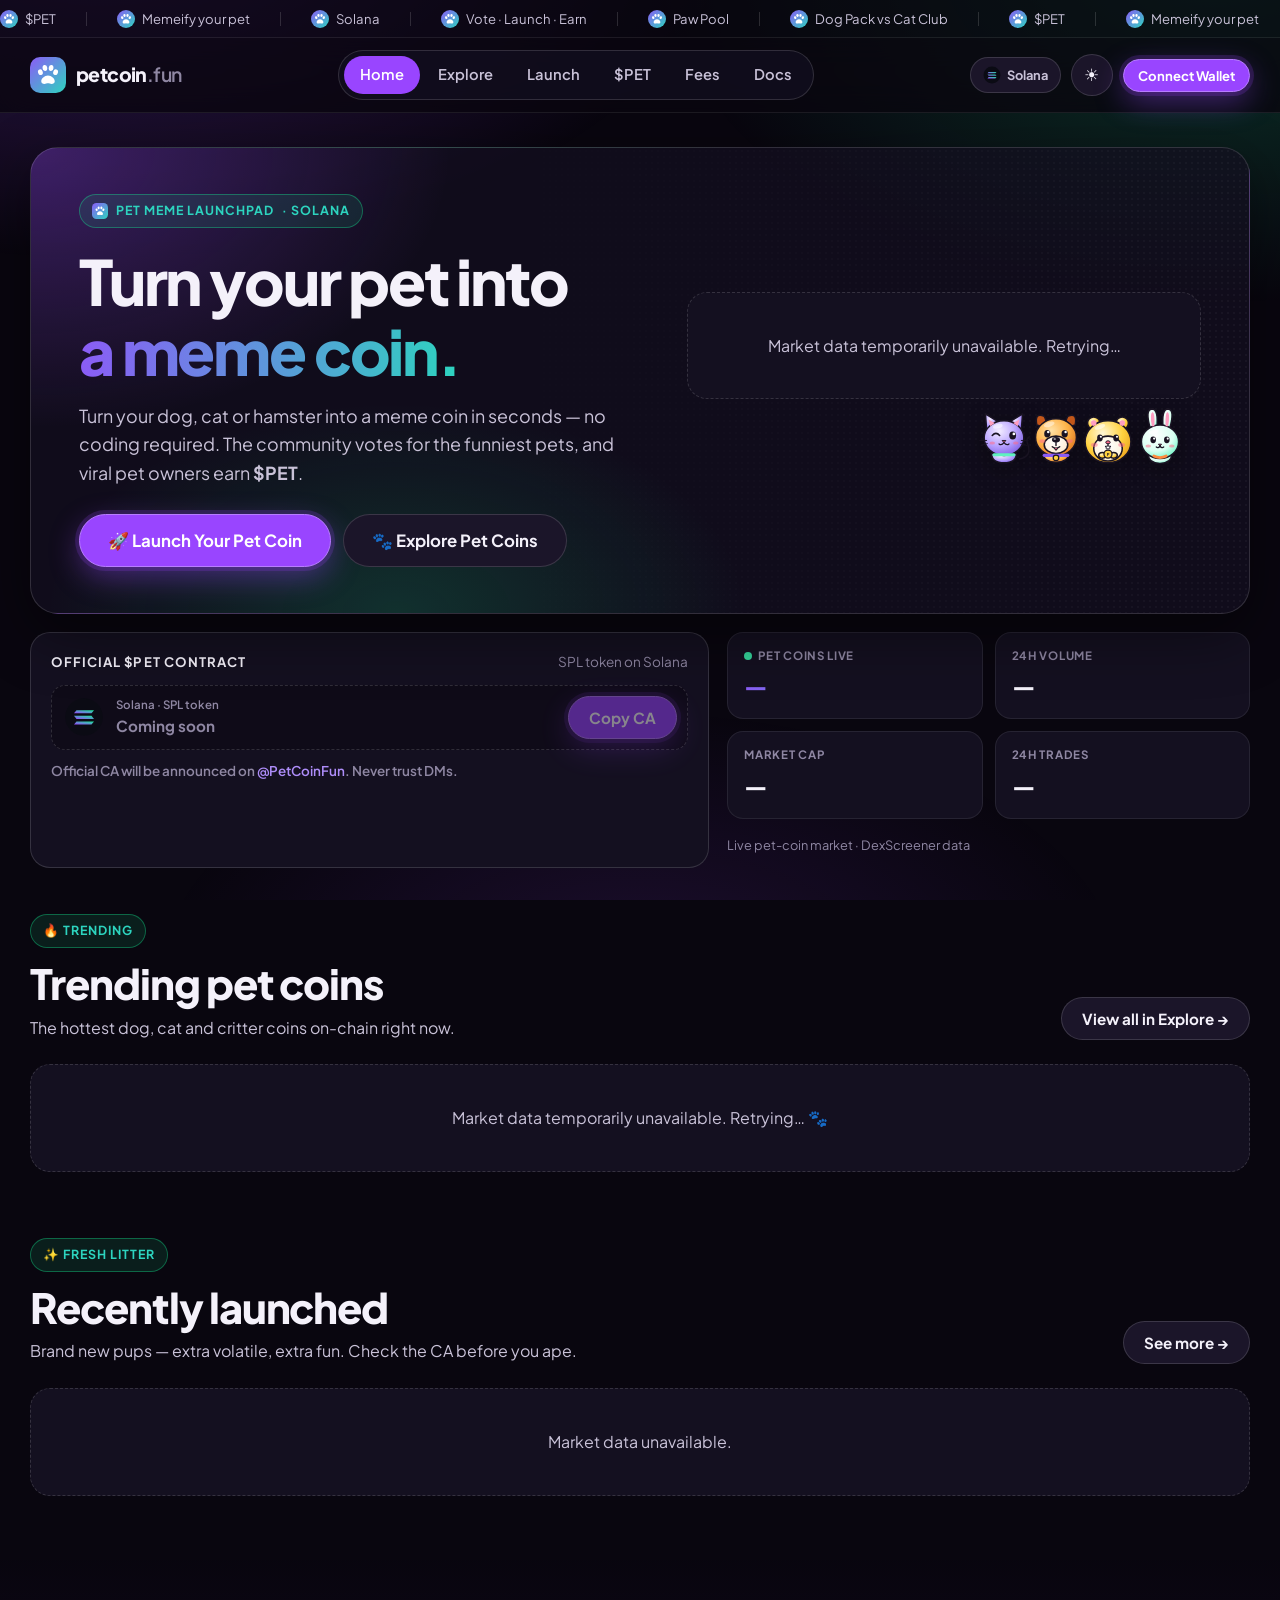
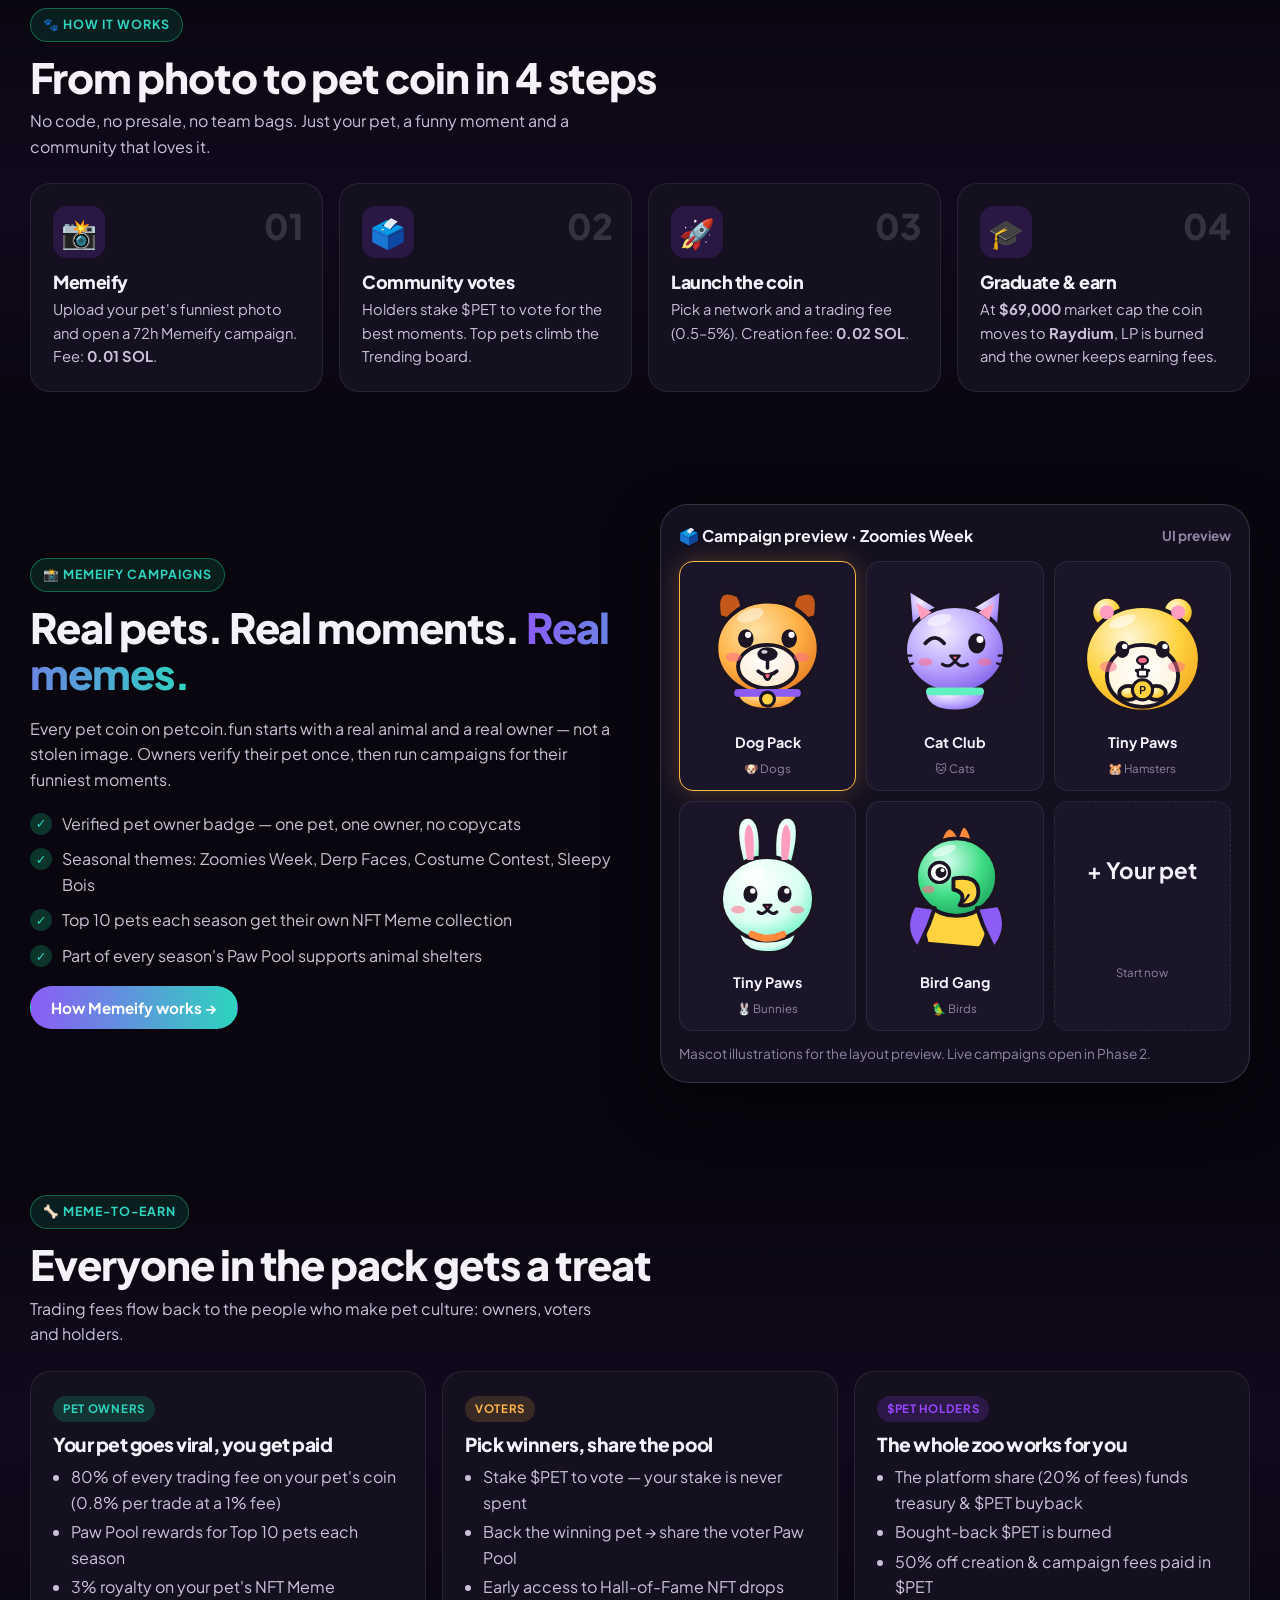
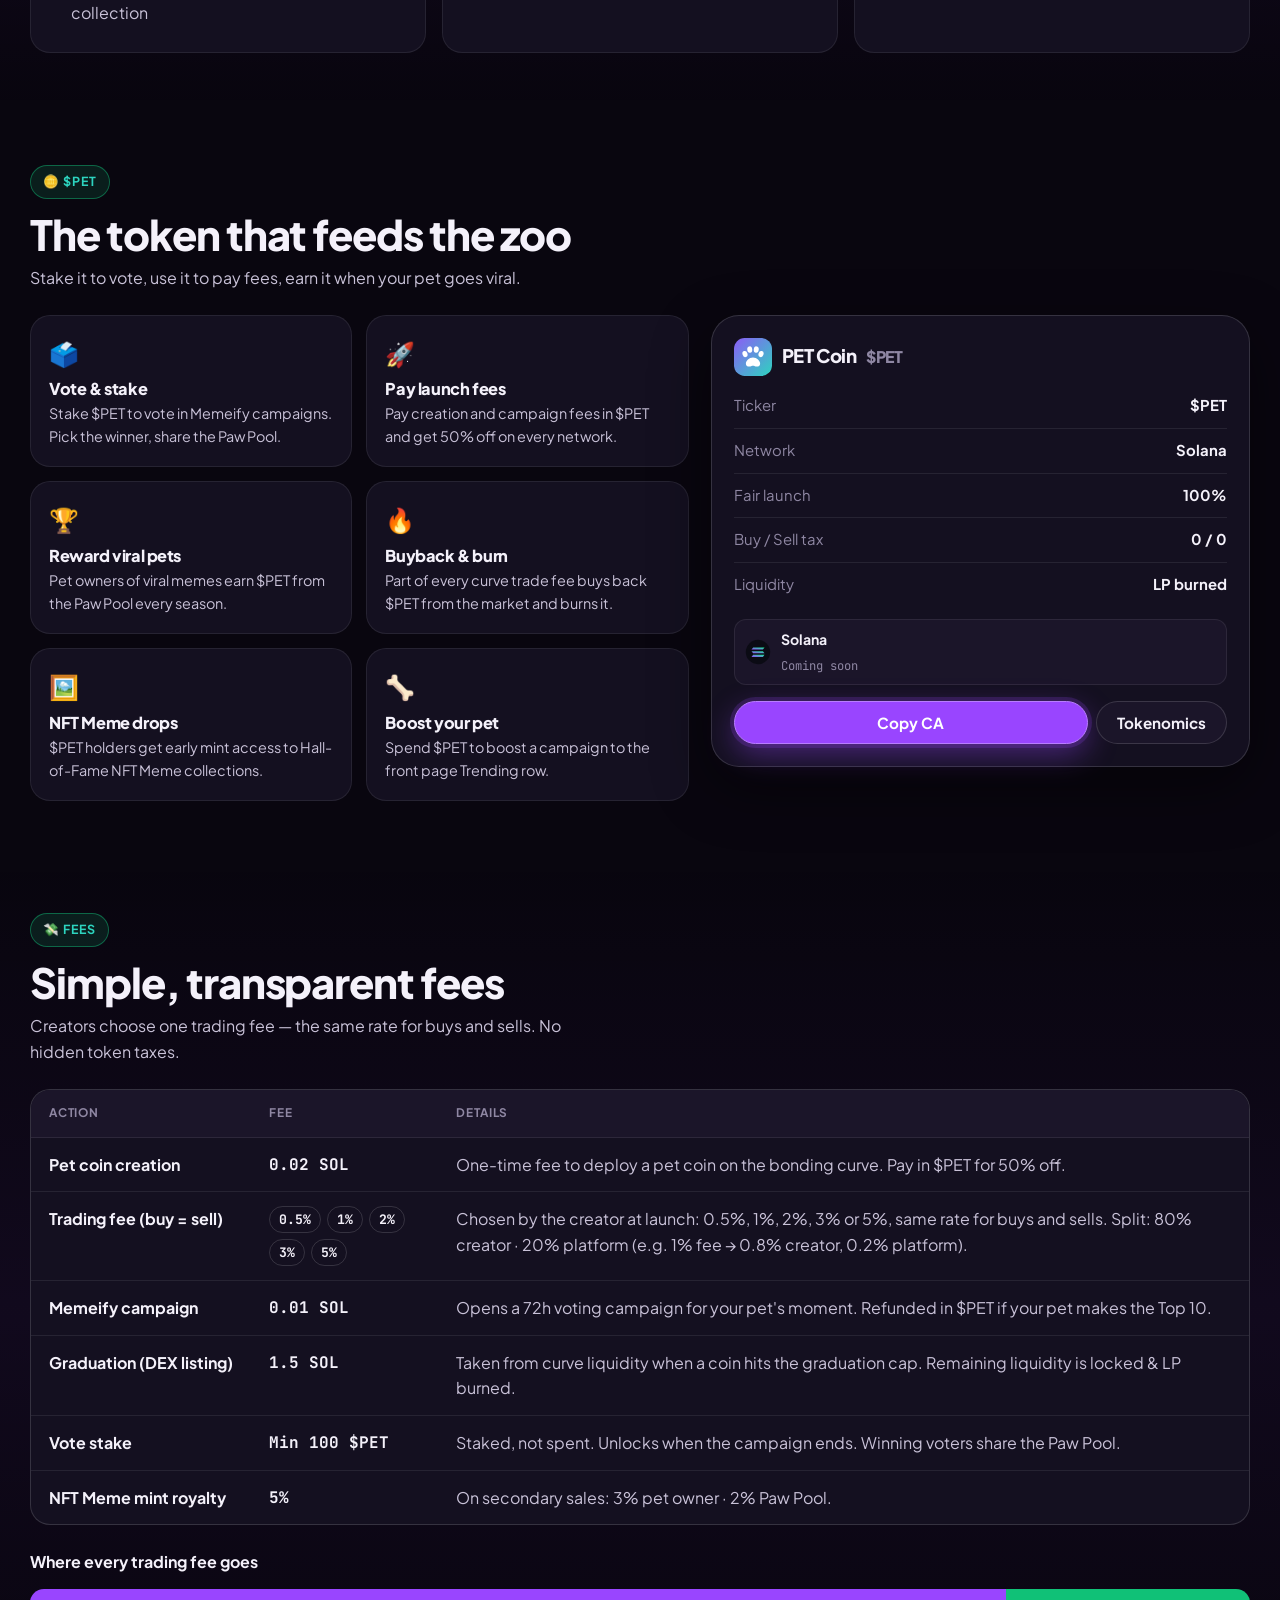
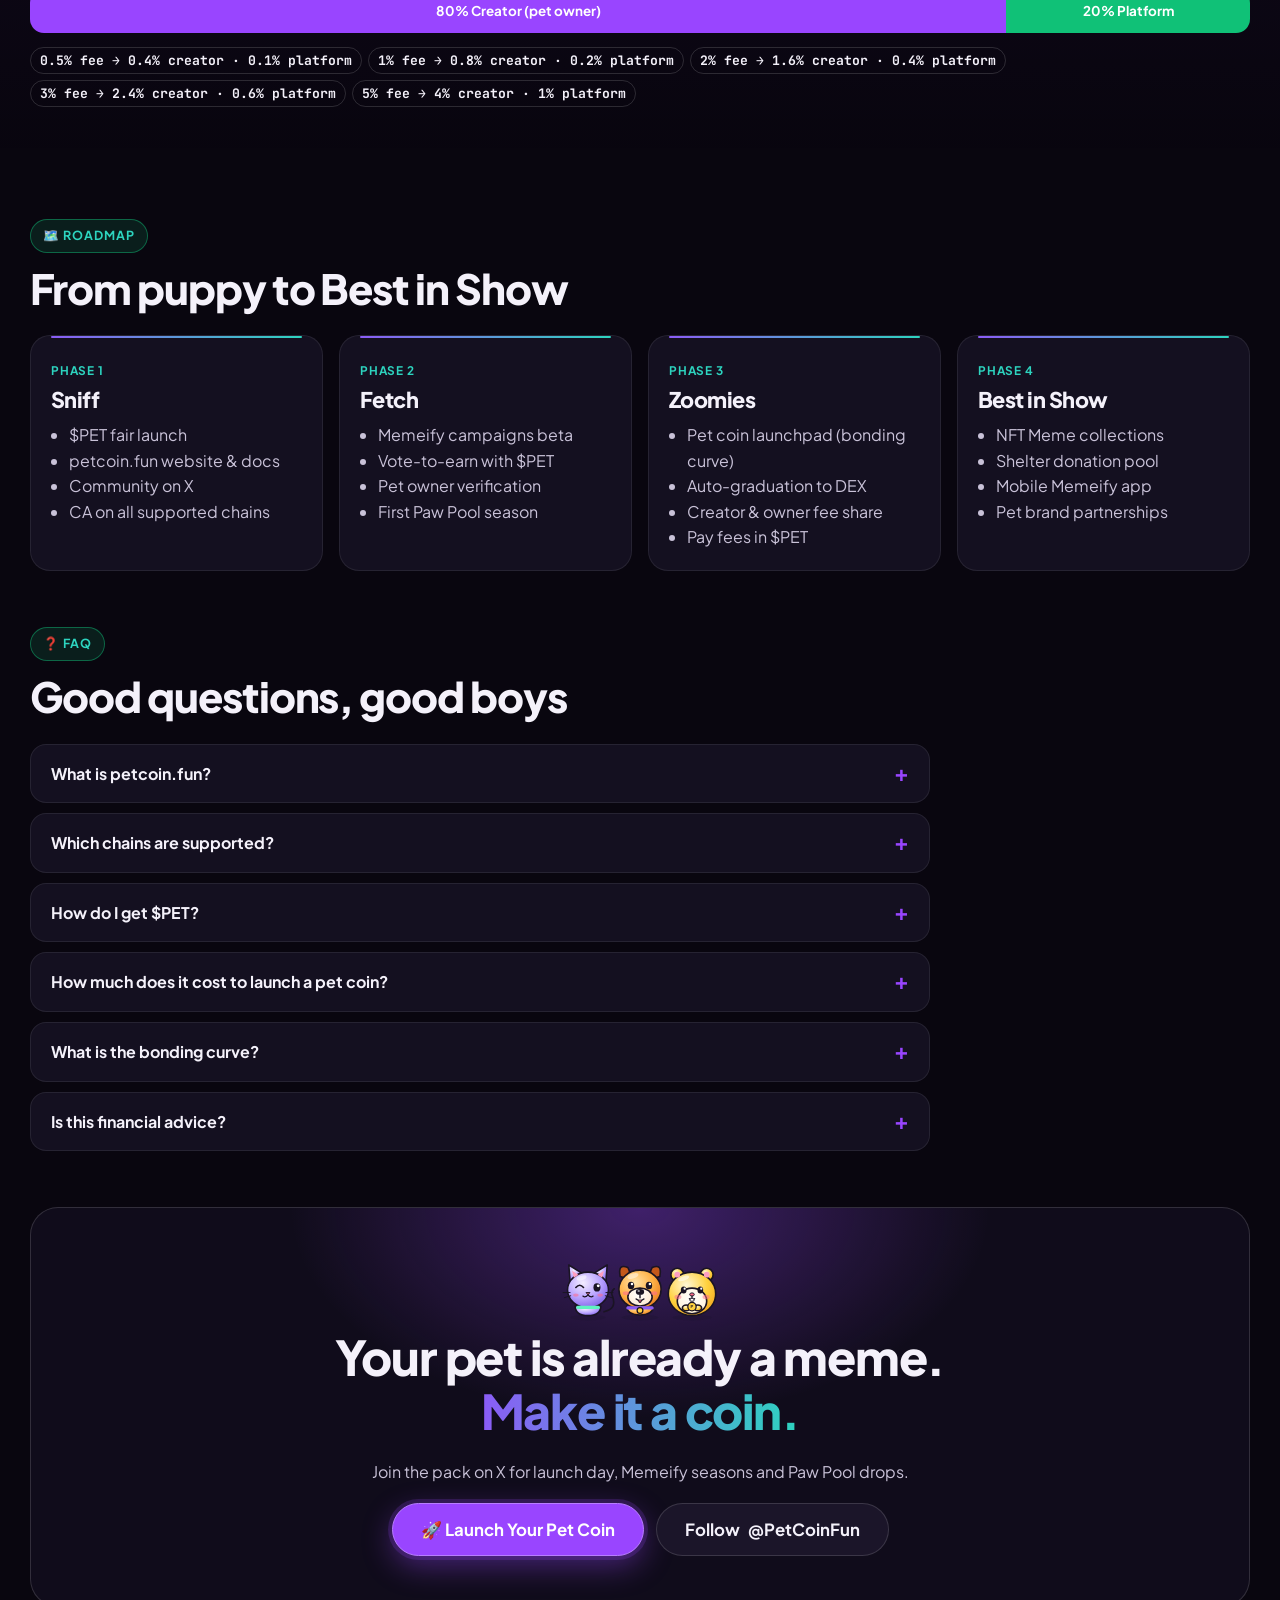
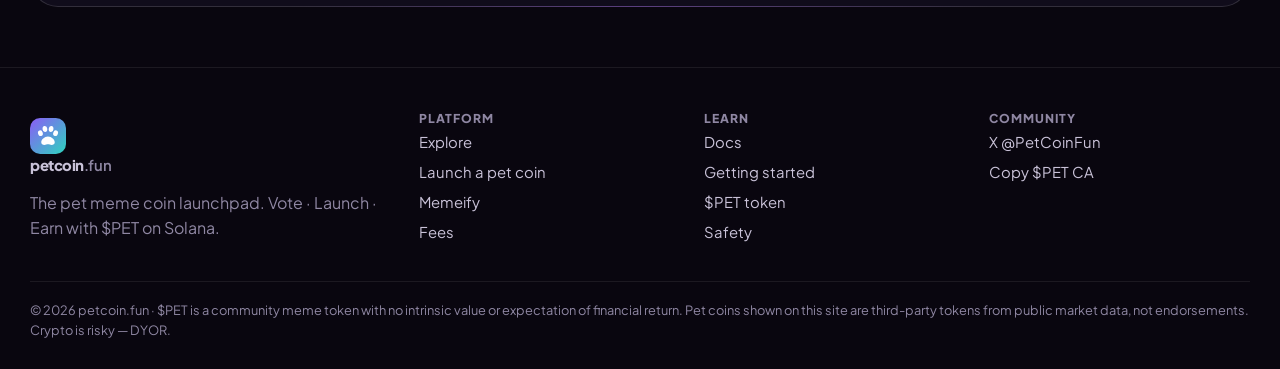
==== commit 8665da06: "Fee split: 80% creator / 20% platform Co-Authored-By: Claude Opus 5.5 <noreply@anthropic.com> Claude" ====
--- a/index.html
+++ b/index.html
@@ -134,9 +134,9 @@
     <div class="wrap">
       <div class="sec-head"><div><span class="kicker">🦴 Meme-to-Earn</span><h2>Everyone in the pack gets a treat</h2><p>Trading fees flow back to the people who make pet culture: owners, voters and holders.</p></div></div>
       <div class="earn-grid">
-        <div class="earn"><span class="who">Pet owners</span><h3>Your pet goes viral, you get paid</h3><ul><li>30% of every trading fee on your pet's coin</li><li>Paw Pool rewards for Top 10 pets each season</li><li>3% royalty on your pet's NFT Meme collection</li></ul></div>
+        <div class="earn"><span class="who">Pet owners</span><h3>Your pet goes viral, you get paid</h3><ul><li>80% of every trading fee on your pet's coin (0.8% per trade at a 1% fee)</li><li>Paw Pool rewards for Top 10 pets each season</li><li>3% royalty on your pet's NFT Meme collection</li></ul></div>
         <div class="earn"><span class="who">Voters</span><h3>Pick winners, share the pool</h3><ul><li>Stake $PET to vote — your stake is never spent</li><li>Back the winning pet → share the voter Paw Pool</li><li>Early access to Hall-of-Fame NFT drops</li></ul></div>
-        <div class="earn"><span class="who">$PET holders</span><h3>The whole zoo works for you</h3><ul><li>50% of trading fees fund treasury & $PET buyback</li><li>Bought-back $PET is burned</li><li>50% off creation & campaign fees paid in $PET</li></ul></div>
+        <div class="earn"><span class="who">$PET holders</span><h3>The whole zoo works for you</h3><ul><li>The platform share (20% of fees) funds treasury & $PET buyback</li><li>Bought-back $PET is burned</li><li>50% off creation & campaign fees paid in $PET</li></ul></div>
       </div>
     </div>
   </section>
@@ -164,6 +164,7 @@
       <table class="fee-table"><thead><tr><th>Action</th><th>Fee</th><th>Details</th></tr></thead><tbody id="feeBody"></tbody></table>
       <p style="margin:24px 0 0;font-weight:700">Where every trading fee goes</p>
       <div class="split" id="feeSplit"></div>
+      <div class="tiers" id="feeTiers" style="margin-top:14px"></div>
     </div>
   </section>
 
